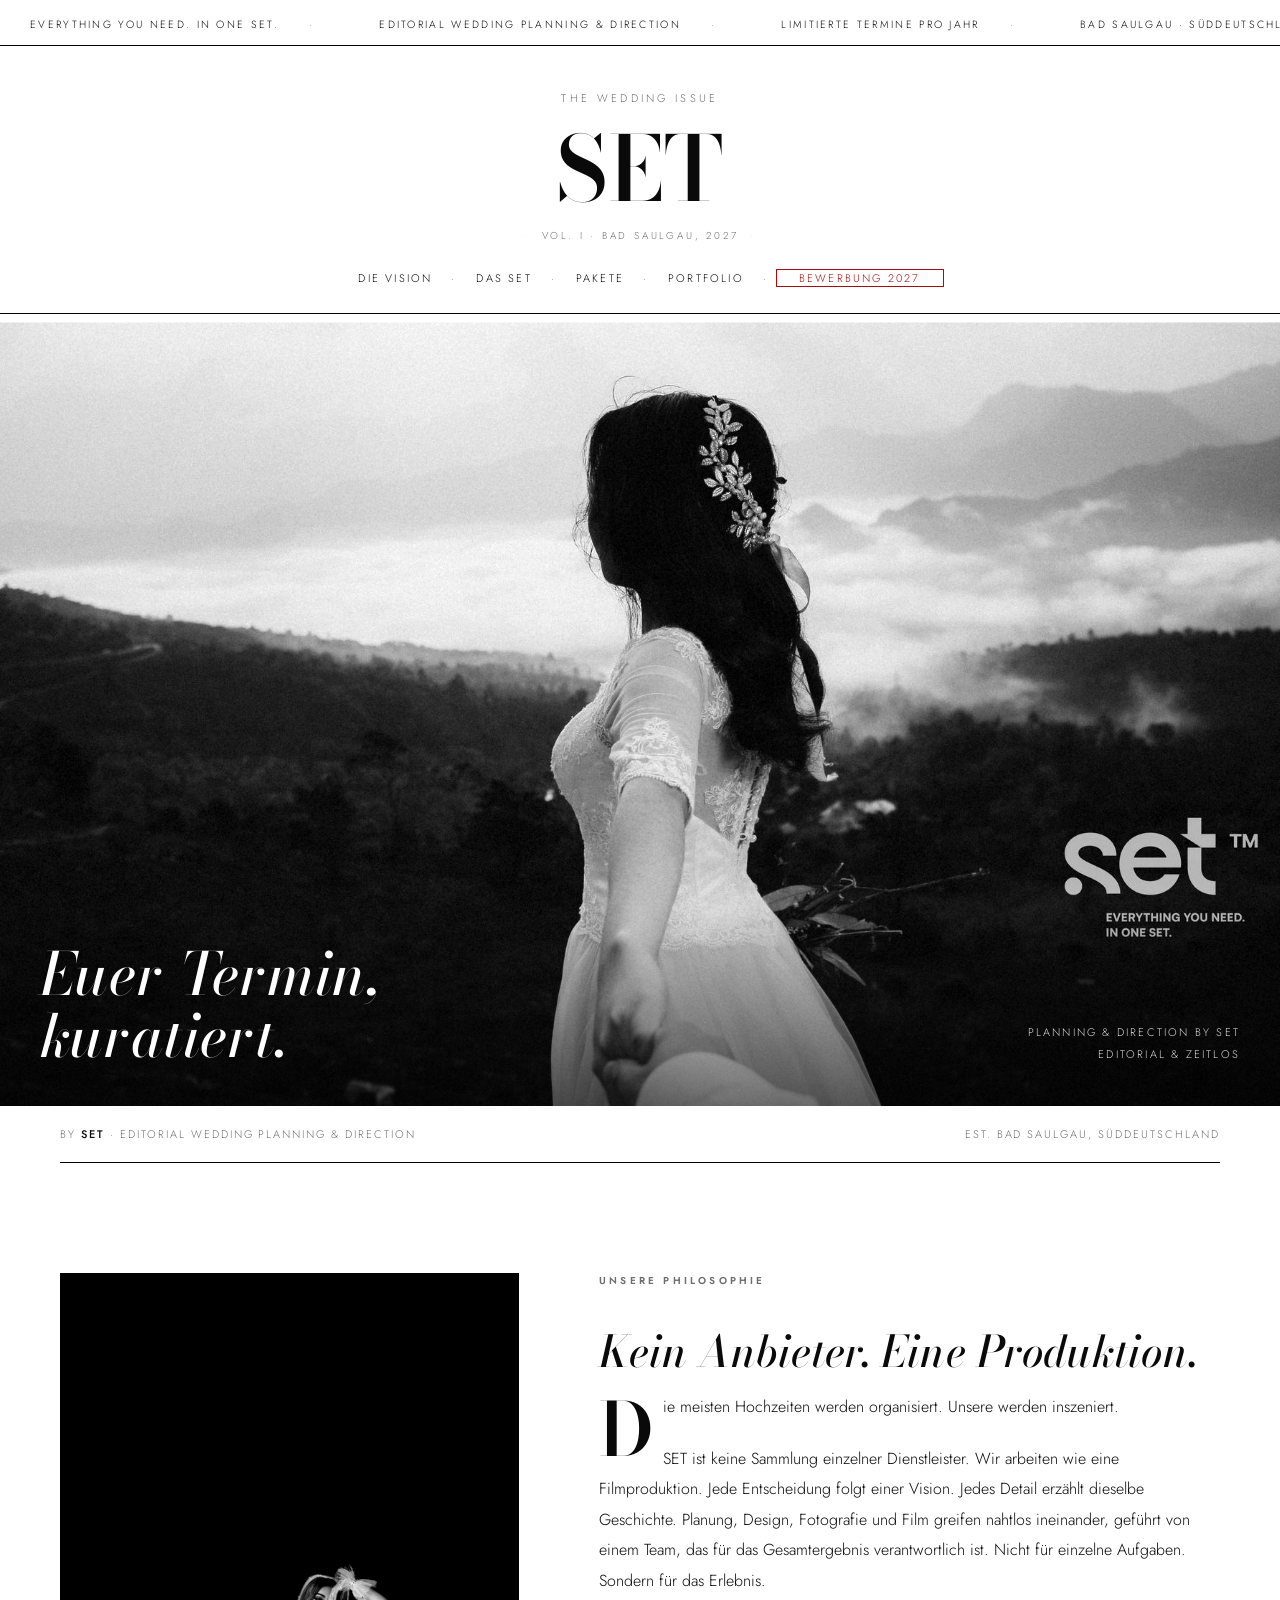
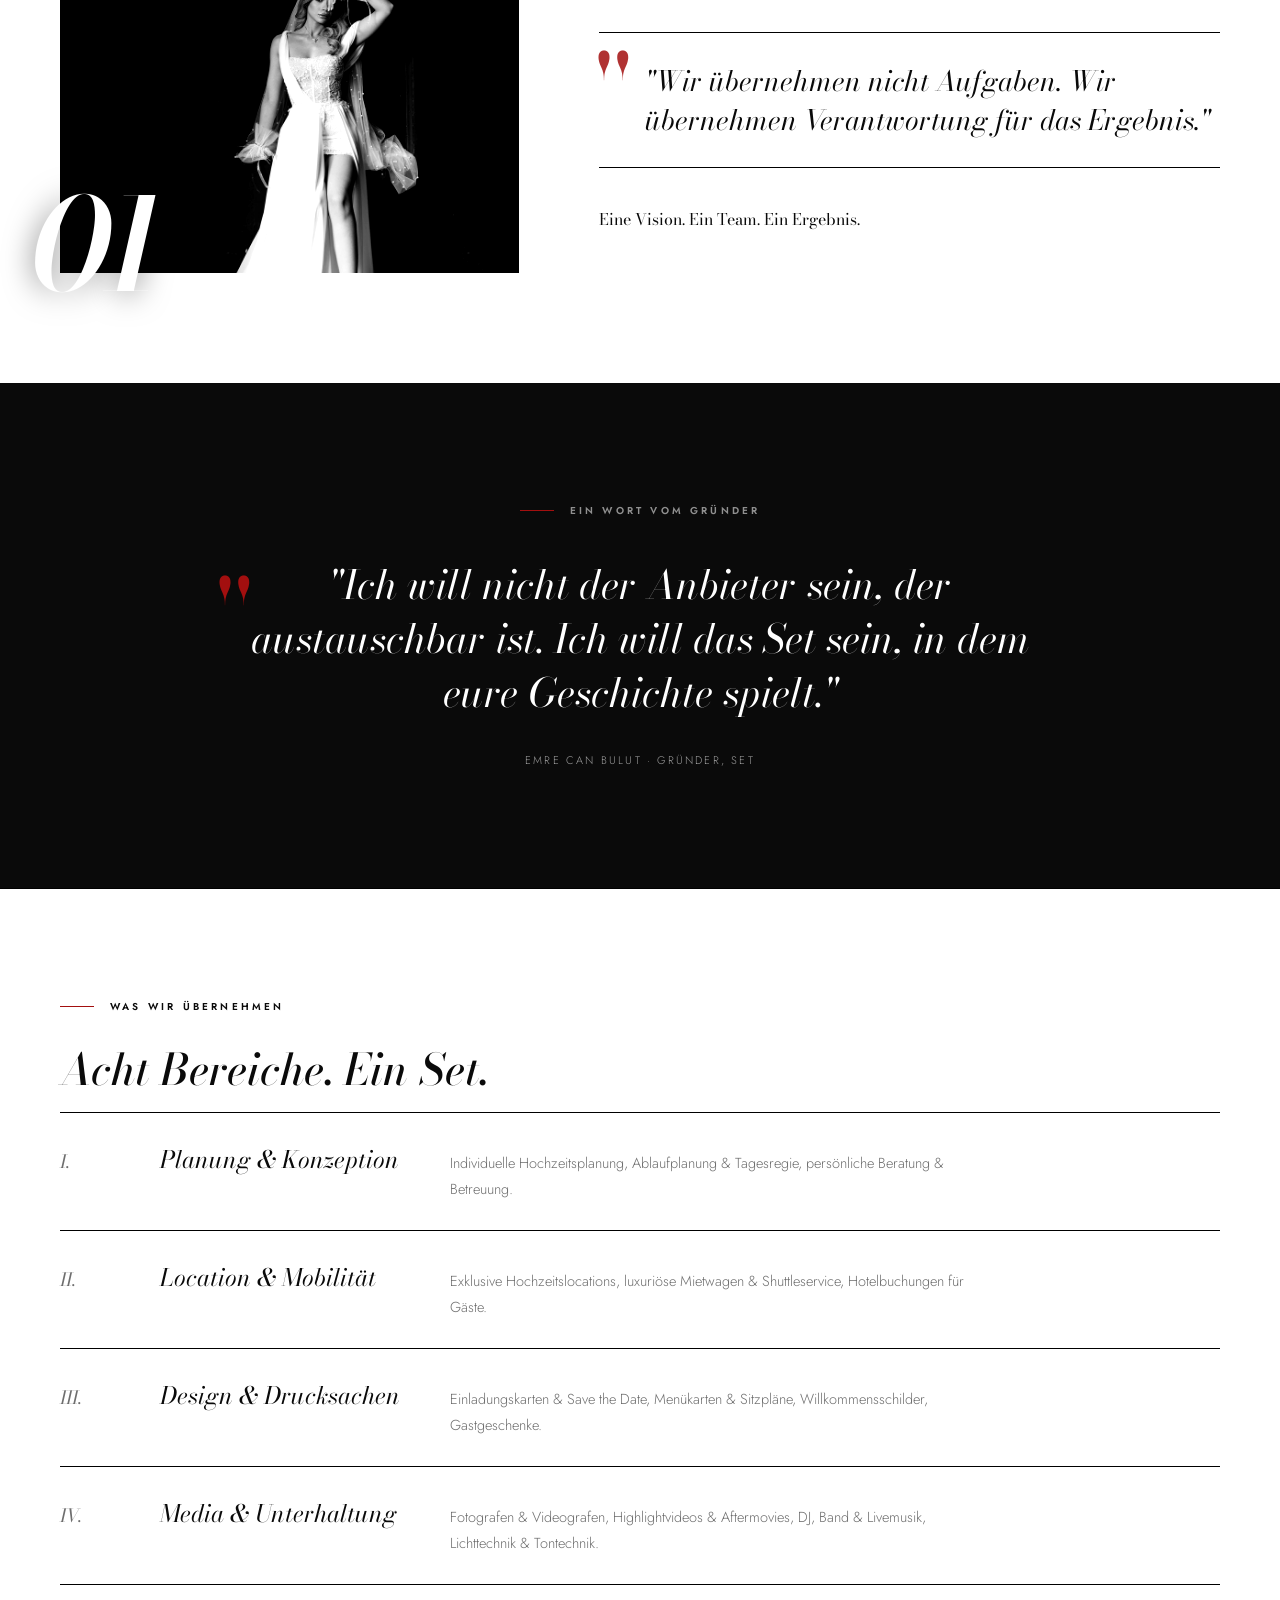
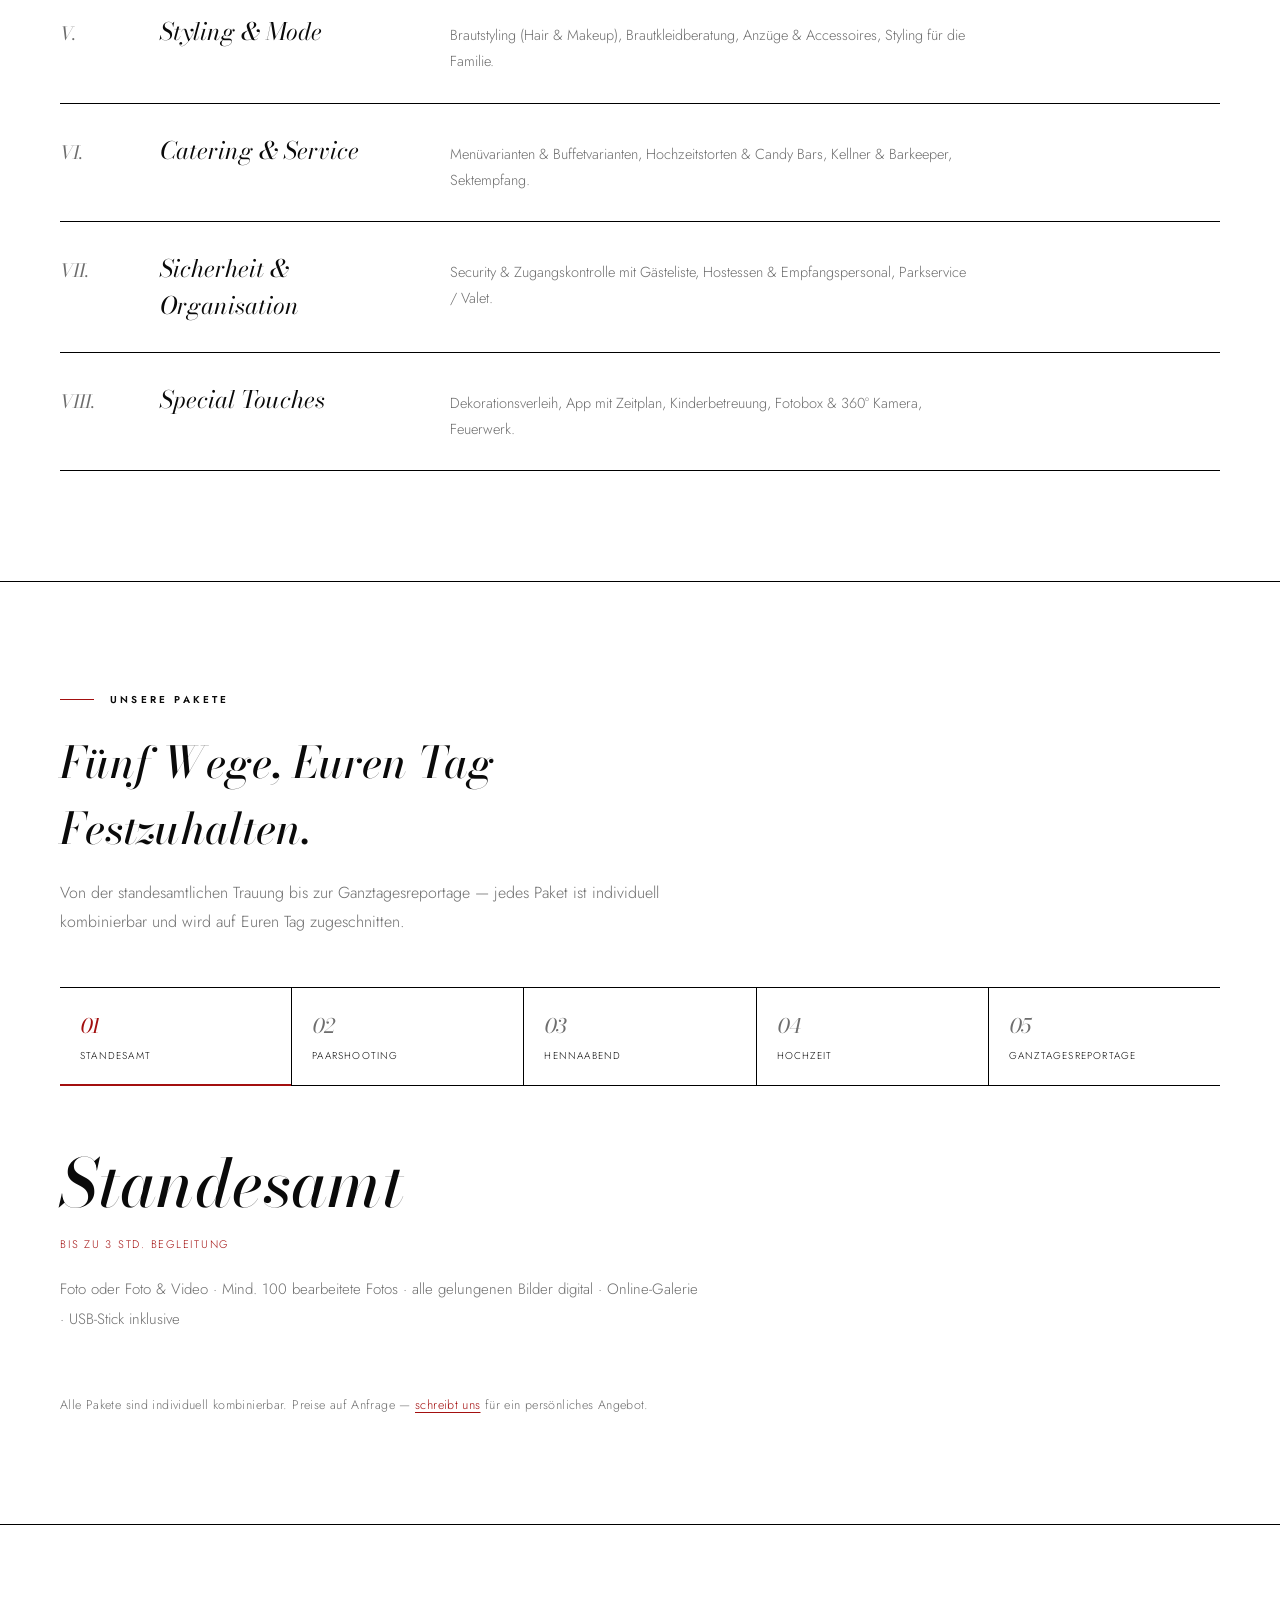
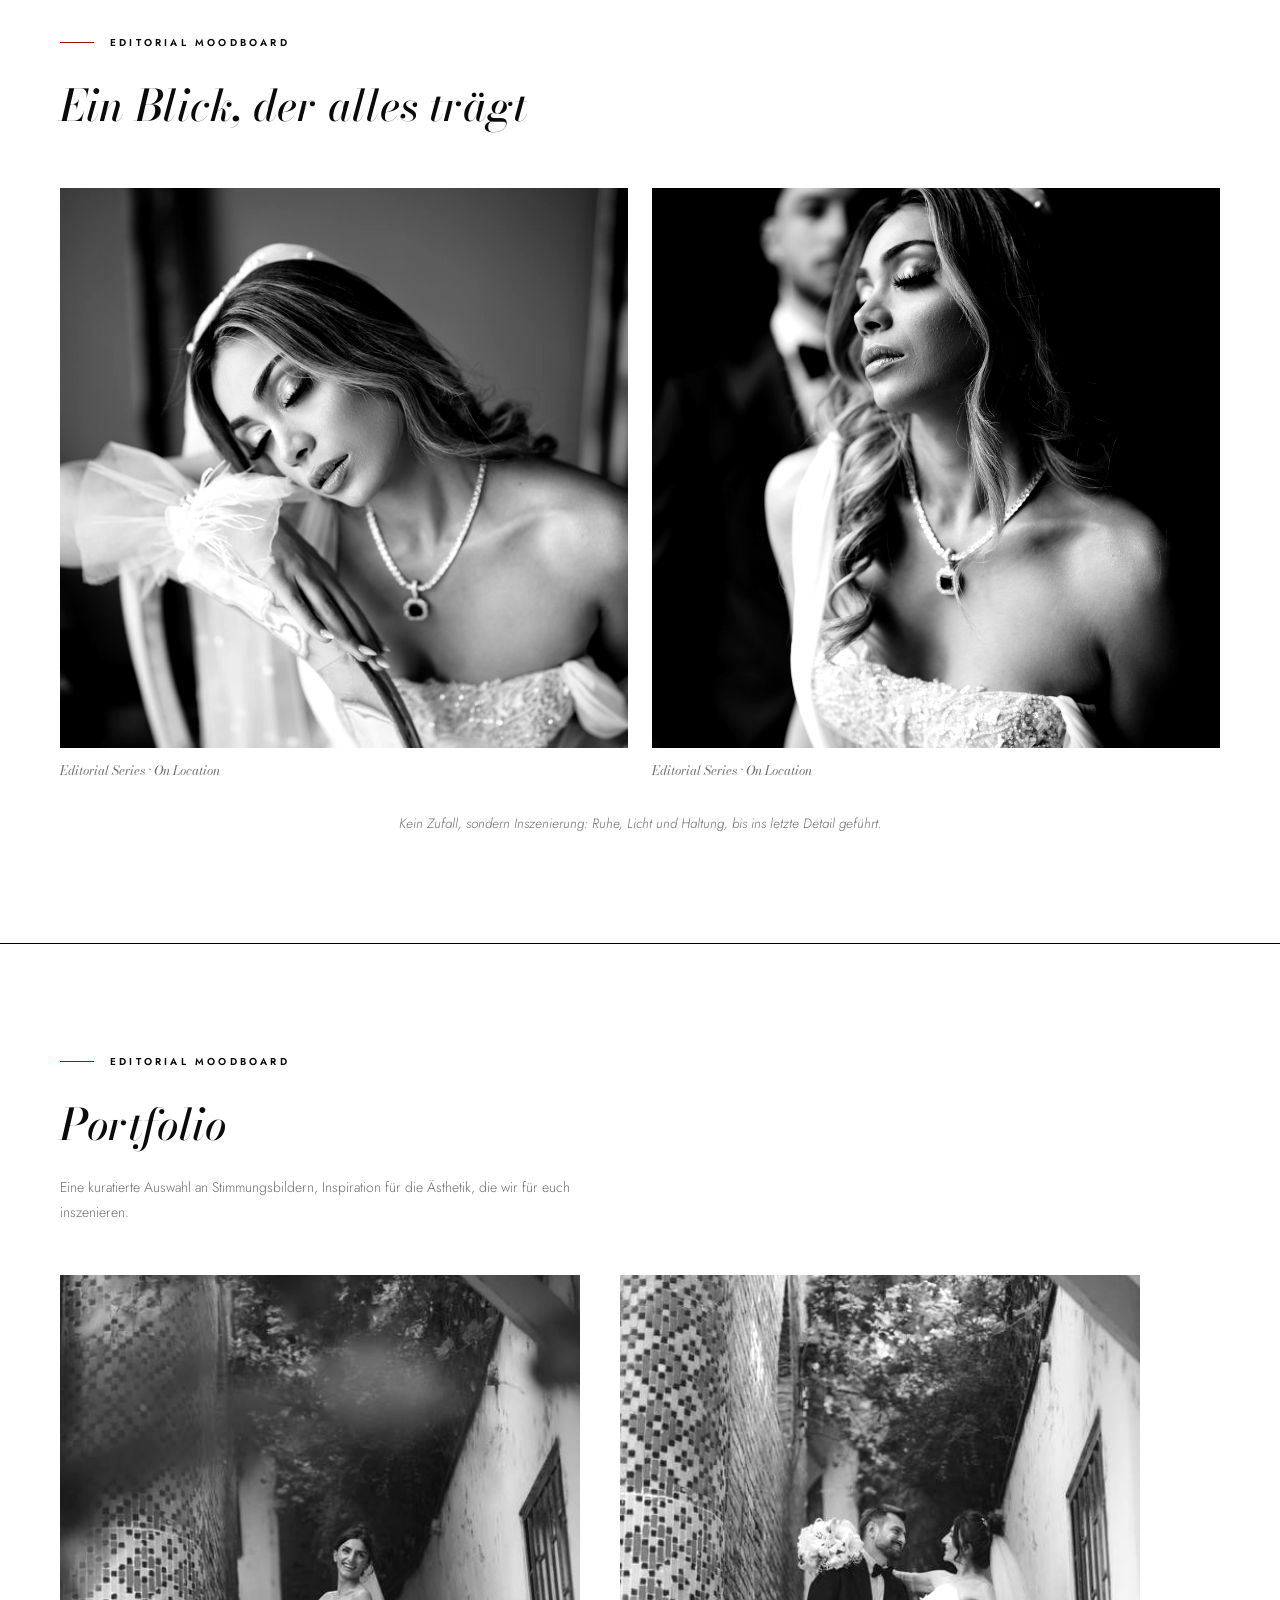
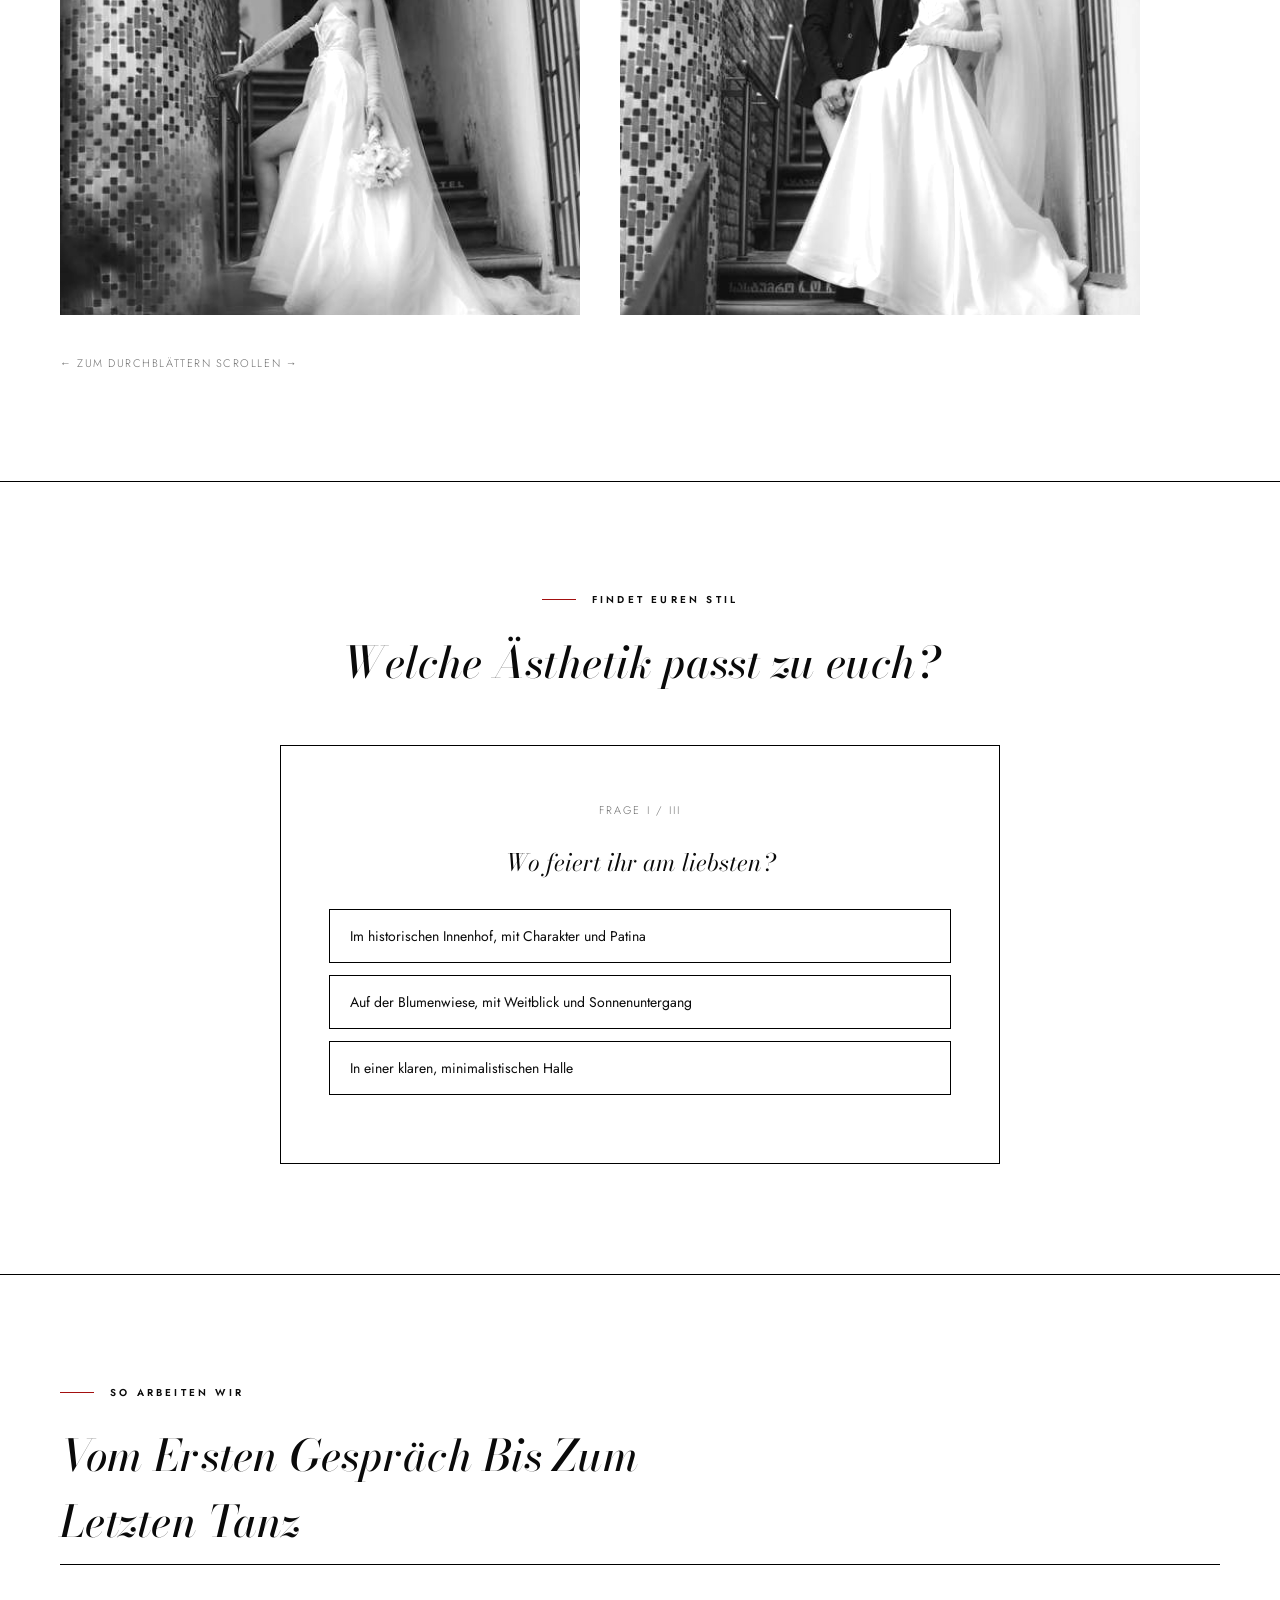
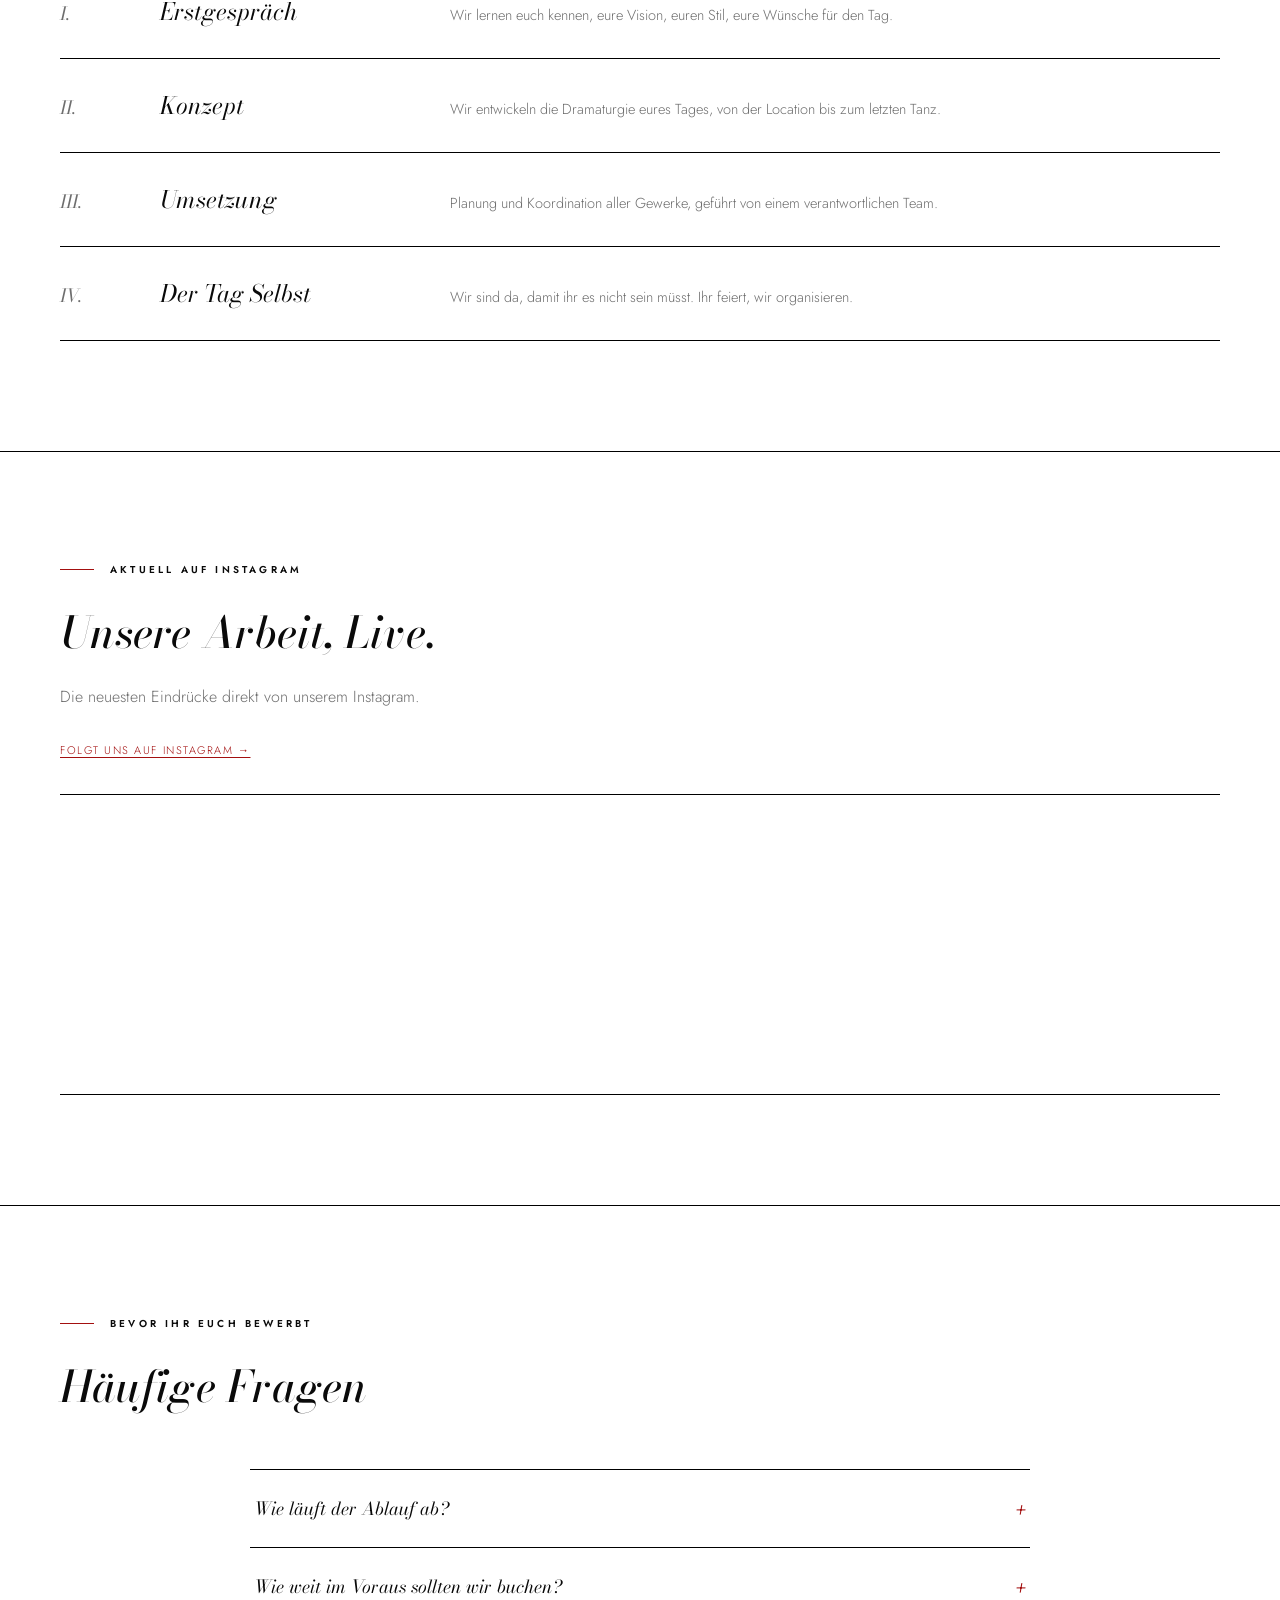
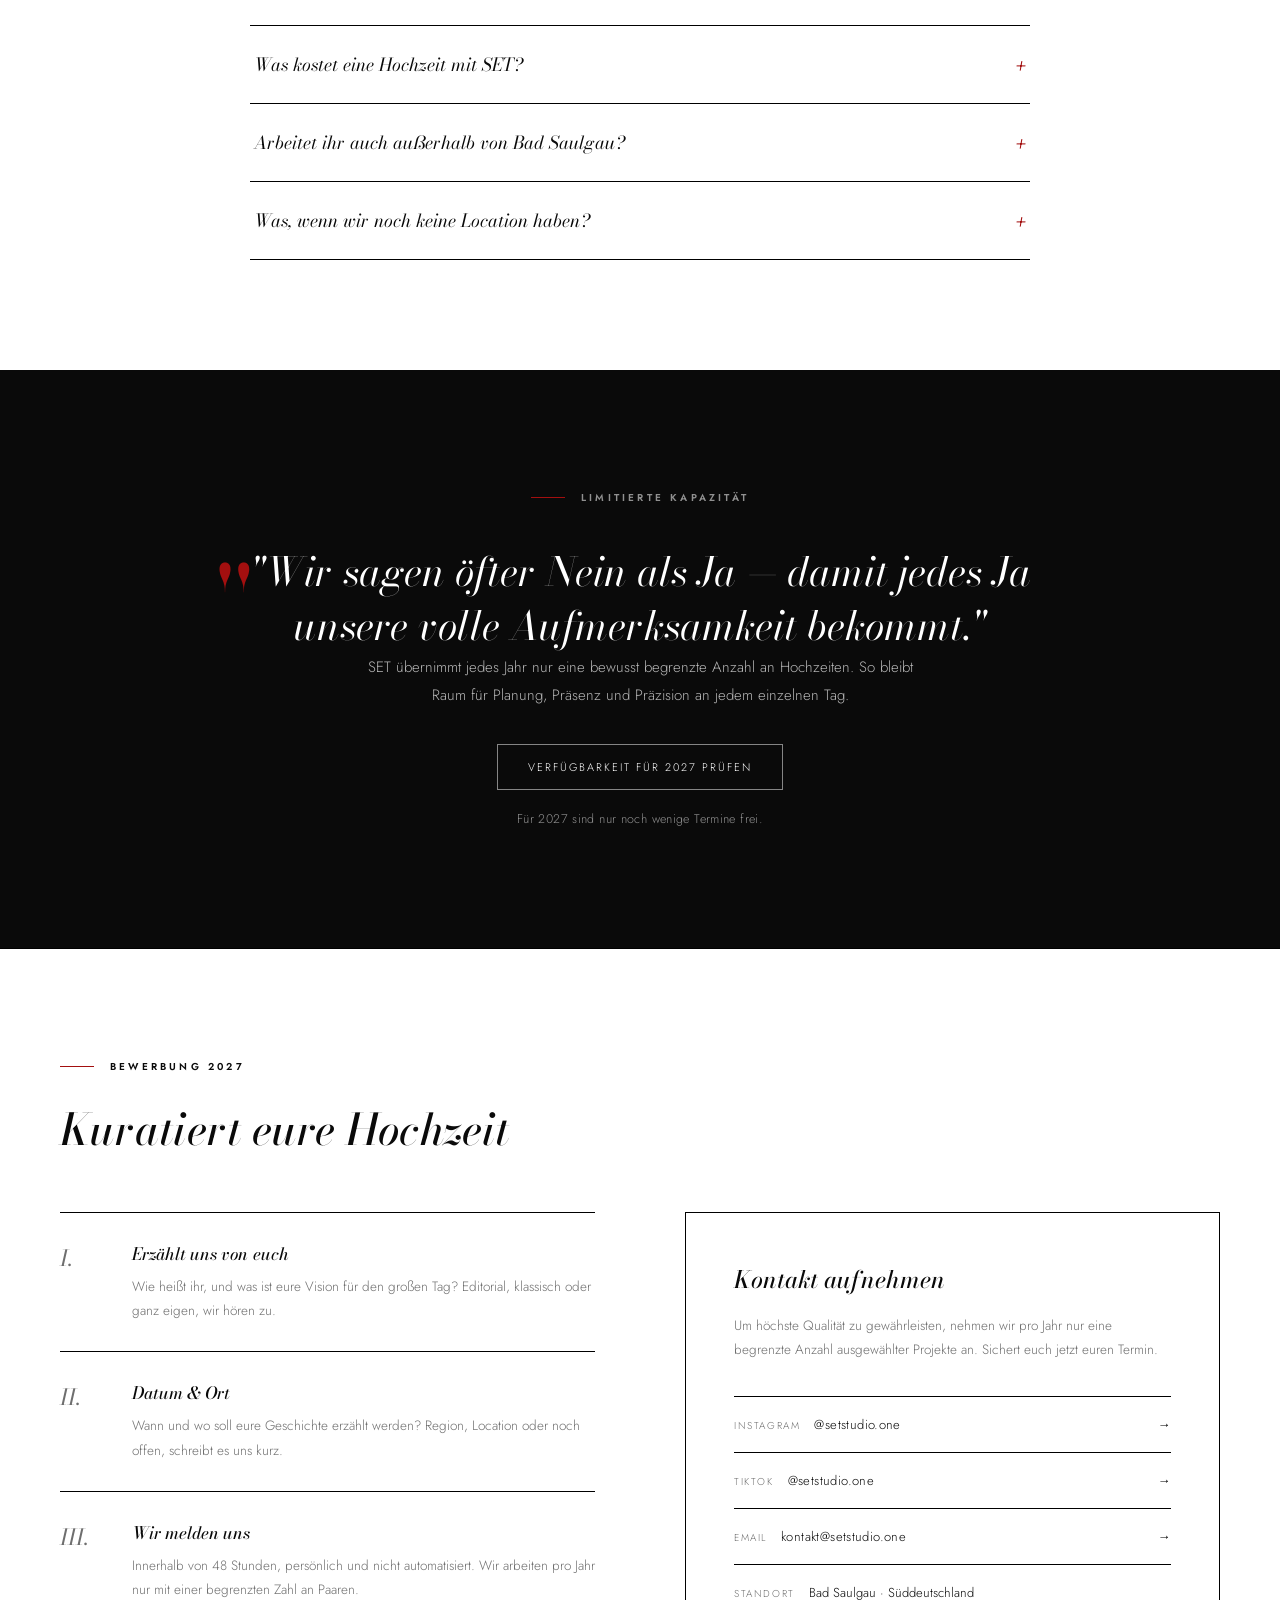
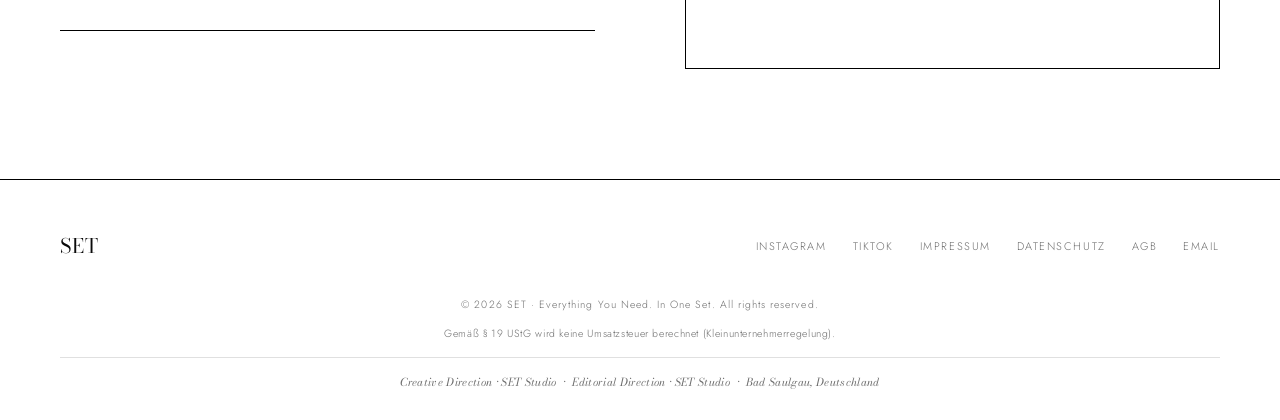
==== index.html @ 9c0f02b3 "Add files via upload" ====
<!DOCTYPE html>
<html lang="de">
<head>
<meta charset="UTF-8">
<meta name="viewport" content="width=device-width, initial-scale=1.0">
<title>SET · Editorial Wedding Planning &amp; Direction</title>
<meta name="description" content="SET · Editorial Wedding Planning & Direction. Everything you need. In one Set.">
<link rel="preconnect" href="https://fonts.googleapis.com">
<link rel="preconnect" href="https://fonts.gstatic.com" crossorigin>
<link href="https://fonts.googleapis.com/css2?family=Bodoni+Moda:ital,wght@0,400;0,500;0,600;0,700;0,800;0,900;1,400;1,500;1,600&family=Jost:wght@300;400;500;600&display=swap" rel="stylesheet">
<style>
  :root{
    --white:#ffffff;
    --ink:#0a0a0a;
    --grey:#6e6e6e;
    --line:#000;
    --line-soft:rgba(0,0,0,0.12);
    --accent:#a30f0f;
    --serif:'Bodoni Moda', serif;
    --sans:'Jost', sans-serif;
    --ease:cubic-bezier(.16,.8,.24,1);
  }
  *{margin:0;padding:0;box-sizing:border-box;}
  html{scroll-behavior:smooth;}
  body{
    background:var(--white);
    color:var(--ink);
    font-family:var(--sans);
    font-weight:300;
    overflow-x:hidden;
    -webkit-font-smoothing:antialiased;
  }
  ::selection{background:var(--ink); color:var(--white);}
  a{color:inherit; text-decoration:none;}
  img{display:block; max-width:100%;
    -webkit-touch-callout:none; -webkit-user-select:none; user-select:none;
    -webkit-user-drag:none; user-drag:none; pointer-events:auto;}
  ul{list-style:none;}

  .container{max-width:1240px; margin:0 auto; padding:0 40px;}
  .reveal{opacity:0; transform:translateY(22px); transition:opacity 1s var(--ease), transform 1s var(--ease);}
  .reveal.in{opacity:1; transform:translateY(0);}

  .caps{
    font-family:var(--sans); text-transform:uppercase; letter-spacing:0.32em; font-size:10px; font-weight:600;
  }
  .kicker{display:flex; align-items:center; gap:16px; margin-bottom:22px;}
  .kicker::before{content:''; width:34px; height:1px; background:var(--accent);}

  h1,h2,h3{font-family:var(--serif); font-weight:500; color:var(--ink); letter-spacing:0.002em;}

  .mono{filter:grayscale(100%) contrast(1.12) brightness(1.02); transition:filter 1s ease, transform 1.2s var(--ease);}
  .mono:hover{filter:grayscale(60%) contrast(1.1) brightness(1.03);}

  /* CURTAIN INTRO — splits apart like a stage curtain opening onto the "set" */
  .curtain{position:fixed; inset:0; z-index:2000;}
  .curtain.curtain-hide{pointer-events:none;}
  .curtain-panel{position:absolute; top:0; height:100%; width:50%; background:var(--ink); transition:transform 1.1s var(--ease);}
  .curtain-panel.left{left:0;}
  .curtain-panel.right{right:0;}
  .curtain.curtain-hide .curtain-panel.left{transform:translateX(-100%);}
  .curtain.curtain-hide .curtain-panel.right{transform:translateX(100%);}
  .curtain-content{
    position:absolute; inset:0; z-index:2; display:flex; flex-direction:column; align-items:center; justify-content:center;
    transition:opacity .5s ease;
  }
  .curtain.curtain-hide .curtain-content{opacity:0;}
  .curtain-logo{
    font-family:var(--serif); font-weight:600; letter-spacing:0.02em; text-transform:uppercase;
    font-size:clamp(40px,9vw,84px); color:var(--white);
    opacity:0; filter:blur(14px); transform:scale(0.9);
    transition:opacity 1.1s var(--ease), filter 1.1s var(--ease), transform 1.1s var(--ease);
  }
  .curtain.curtain-in .curtain-logo{opacity:1; filter:blur(0); transform:scale(1);}
  .curtain-line{
    display:block; width:0; height:1px; background:var(--accent); margin:24px 0;
    transition:width .9s var(--ease) .5s;
  }
  .curtain.curtain-in .curtain-line{width:90px;}
  .curtain-tag{
    font-size:11px; letter-spacing:0.34em; text-transform:uppercase; color:rgba(255,255,255,0.62);
    opacity:0; transform:translateY(6px); transition:opacity .9s ease .85s, transform .9s ease .85s;
  }
  .curtain.curtain-in .curtain-tag{opacity:1; transform:translateY(0);}
  body.curtain-lock{overflow:hidden;}

  /* FLOATING CTA */
  .floating-cta{
    position:fixed; right:28px; bottom:28px; z-index:900;
    font-size:11px; letter-spacing:0.14em; text-transform:uppercase;
    background:var(--ink); color:var(--white); padding:15px 24px;
    border-radius:2px; box-shadow:0 10px 30px rgba(0,0,0,0.22);
    opacity:0; transform:translateY(14px); pointer-events:none;
    transition:opacity .5s ease, transform .5s ease, background .3s ease;
  }
  .floating-cta.visible{opacity:1; transform:translateY(0); pointer-events:auto;}
  .floating-cta:hover{background:var(--accent);}
  @media (max-width:560px){
    .floating-cta{left:20px; right:20px; bottom:18px; text-align:center;}
  }

  /* ZOOM REVEAL IMAGES */
  .img-clip{overflow:hidden;}
  .img-zoom{transform:scale(1.09); transition:transform 1.6s var(--ease), filter 1s ease, opacity 1.1s var(--ease); opacity:0;}
  .img-zoom.in{transform:scale(1); opacity:1;}

  /* PARALLAX */
  .parallax-wrap{overflow:hidden; position:relative;}
  .parallax-img{will-change:transform;}

  /* STATEMENT (founder quote) */
  .statement{padding:120px 0; background:var(--ink); color:var(--white); text-align:center;}
  .statement .caps{color:rgba(255,255,255,0.55);}
  .statement .kicker::before{background:var(--accent);}
  .statement blockquote{
    max-width:840px; margin:40px auto 0; border:none; padding:0;
    font-size:clamp(24px,3.2vw,40px); color:var(--white); line-height:1.35;
  }
  .statement blockquote::before{color:var(--accent); opacity:1;}
  .statement .stmt-attr{margin-top:32px; font-size:11px; letter-spacing:0.2em; text-transform:uppercase; color:rgba(255,255,255,0.6);}

  /* QUIZ */
  .quiz-box{max-width:720px; margin:50px auto 0; border:1px solid var(--line); padding:56px 48px;}
  .quiz-progress{font-size:11px; letter-spacing:0.2em; text-transform:uppercase; color:var(--grey); margin-bottom:26px;}
  .quiz-step{display:none;}
  .quiz-step.active{display:block;}
  .quiz-q{font-family:var(--serif); font-size:24px; font-style:italic; margin-bottom:28px;}
  .quiz-opt{
    display:block; width:100%; text-align:left; background:none; border:1px solid var(--line);
    padding:16px 20px; margin-bottom:12px; font-family:var(--sans); font-size:14px; color:var(--ink);
    cursor:pointer; transition:background .25s ease, border-color .25s ease;
  }
  .quiz-opt:hover{background:rgba(163,15,15,0.06); border-color:var(--accent);}
  .quiz-result{display:none; text-align:center;}
  .quiz-result.active{display:block;}
  .quiz-result h3{font-size:30px; font-style:italic; margin-bottom:16px;}
  .quiz-result p{font-size:15px; color:var(--grey); line-height:1.8; max-width:520px; margin:0 auto 30px;}
  .quiz-restart{font-size:11px; letter-spacing:0.16em; text-transform:uppercase; color:var(--grey); text-decoration:underline; margin-top:18px; display:inline-block; cursor:pointer;}
  @media (max-width:560px){ .quiz-box{padding:36px 24px;} }

  /* READING PROGRESS BAR */
  .progress-bar{position:fixed; top:0; left:0; height:3px; background:var(--accent); z-index:1500; width:0%;}

  /* PORTFOLIO HOVER TILT */
  .portfolio-strip img, .gallery-duo img{transition:transform .5s var(--ease), filter 1s ease, opacity 1.1s var(--ease);}
  .portfolio-strip img:hover, .gallery-duo img:hover{transform:scale(1.035) rotate(-0.5deg);}

  /* FAQ ACCORDION */
  .faq-list{max-width:780px; margin:50px auto 0; border-top:1px solid var(--line);}
  .faq-item{border-bottom:1px solid var(--line);}
  .faq-q{
    width:100%; text-align:left; background:none; border:none; cursor:pointer;
    display:flex; justify-content:space-between; align-items:center; gap:20px;
    padding:24px 4px; font-family:var(--serif); font-size:18px; font-style:italic; color:var(--ink);
  }
  .faq-q .faq-plus{font-family:var(--sans); font-size:20px; font-weight:300; color:var(--accent); flex:0 0 auto; transition:transform .3s ease;}
  .faq-item.open .faq-q .faq-plus{transform:rotate(45deg);}
  .faq-a{max-height:0; overflow:hidden; transition:max-height .4s var(--ease);}
  .faq-a p{font-size:14.5px; color:var(--grey); line-height:1.85; padding:0 4px 26px; max-width:640px;}

  /* MASTHEAD */
  .utility-bar{
    border-bottom:1px solid var(--line); padding:11px 0; overflow:hidden; white-space:nowrap;
  }
  .utility-track{display:inline-block; animation:ticker 34s linear infinite;}
  .utility-track span{font-family:var(--sans); font-size:10.5px; letter-spacing:0.22em; text-transform:uppercase; margin:0 30px; color:var(--ink);}
  .utility-track span::after{content:'·'; margin-left:30px; color:var(--grey);}
  @keyframes ticker{from{transform:translateX(0);} to{transform:translateX(-50%);}}

  .masthead{padding:44px 0 26px; text-align:center; border-bottom:1px solid var(--line); position:relative;}
  .mast-eyebrow{font-size:11px; letter-spacing:0.3em; text-transform:uppercase; color:var(--grey); margin-bottom:18px; display:block;}
  .mast-logo{
    font-family:var(--serif); font-weight:600; letter-spacing:0.01em; text-transform:uppercase;
    font-size:clamp(40px, 7vw, 92px); line-height:1;
  }
  .mast-issue{
    font-size:10px; letter-spacing:0.28em; text-transform:uppercase; color:var(--grey); margin-top:14px; display:block;
  }
  .mast-issue::before, .mast-issue::after{content:'·'; margin:0 12px; color:var(--line-soft);}
  nav.mag-nav{
    display:flex; justify-content:center; align-items:center; gap:0; margin-top:26px; flex-wrap:wrap;
  }
  .mag-nav a{
    font-size:11px; letter-spacing:0.2em; text-transform:uppercase; padding:0 22px; position:relative;
    transition:color .3s ease;
  }
  .mag-nav a:not(:last-child)::after{content:'·'; position:absolute; right:-2px; color:var(--grey);}
  .mag-nav a:hover{color:var(--accent);}
  .mag-cta{
    font-size:11px; letter-spacing:0.2em; text-transform:uppercase; padding:11px 26px;
    border:1px solid var(--accent); color:var(--accent); margin-left:10px; transition:background .35s ease, color .35s ease;
  }
  .mag-cta:hover{background:rgba(163,15,15,0.08); color:var(--accent);}
  .burger{display:none; flex-direction:column; gap:5px; cursor:pointer; position:absolute; right:40px; top:52px; z-index:1000;}
  .burger span{width:24px; height:1px; background:var(--ink); display:block; transition:transform .3s ease, opacity .3s ease;}
  .burger.is-open span:nth-child(1){transform:translateY(6px) rotate(45deg);}
  .burger.is-open span:nth-child(2){opacity:0;}
  .burger.is-open span:nth-child(3){transform:translateY(-6px) rotate(-45deg);}

  /* PAGE COUNTER — vogue-style running folio */
  .page-folio{
    position:fixed; top:50%; right:24px; transform:translateY(-50%); z-index:50;
    writing-mode:vertical-rl; font-size:10px; letter-spacing:0.2em; color:var(--grey);
    opacity:0; transition:opacity .5s ease; pointer-events:none;
  }
  .page-folio.visible{opacity:1;}
  .page-folio .folio-current{color:var(--ink); font-weight:600;}
  @media (max-width:860px){ .page-folio{display:none;} }

  /* HERO */
  .hero{position:relative; overflow:hidden; height:88vh; min-height:560px;}
  .hero-img{width:100%; height:112%; object-fit:cover; object-position:center 25%; position:absolute; top:-6%; left:0;}
  .hero-caption{
    position:absolute; left:0; right:0; bottom:0; padding:38px 40px;
    display:flex; justify-content:space-between; align-items:flex-end; gap:30px;
    background:linear-gradient(180deg, transparent, rgba(0,0,0,0.55));
  }
  .hero-caption h1{color:#fff; font-size:clamp(30px,4.6vw,64px); font-style:italic; max-width:680px; line-height:1.05;}
  .hero-meta{color:rgba(255,255,255,0.85); font-size:11px; letter-spacing:0.2em; text-transform:uppercase; text-align:right; white-space:nowrap;}
  .hero-meta span{display:block; margin-bottom:6px;}

  .byline{
    display:flex; justify-content:space-between; align-items:center; flex-wrap:wrap; gap:14px;
    padding:20px 0; border-bottom:1px solid var(--line);
    font-size:11px; letter-spacing:0.18em; text-transform:uppercase; color:var(--grey);
  }
  .byline strong{color:var(--ink); font-weight:500;}


  /* PAKETE — editorial tabs / look-selector */
  .pakete-tabs{
    display:flex; flex-wrap:wrap; border-top:1px solid var(--line); border-bottom:1px solid var(--line);
    margin-top:50px;
  }
  .pakete-tab{
    flex:1 1 0; min-width:140px; padding:22px 20px; text-align:left; background:none; border:none;
    border-right:1px solid var(--line); cursor:pointer; position:relative; font:inherit; color:inherit;
    transition:background .3s ease;
  }
  .pakete-tab:last-child{border-right:none;}
  .pakete-tab:hover{background:rgba(0,0,0,0.02);}
  .pakete-tab::after{
    content:''; position:absolute; left:0; right:0; bottom:-1px; height:2px; background:var(--accent);
    transform:scaleX(0); transform-origin:left; transition:transform .4s var(--ease);
  }
  .pakete-tab.active::after{transform:scaleX(1);}
  .pakete-tab-num{
    display:block; font-family:var(--serif); font-style:italic; font-size:20px; color:var(--grey);
    transition:color .3s ease;
  }
  .pakete-tab.active .pakete-tab-num{color:var(--accent);}
  .pakete-tab-label{
    display:block; font-family:var(--sans); font-size:10px; letter-spacing:0.12em; text-transform:uppercase;
    color:var(--ink); margin-top:7px;
  }
  .pakete-panels{padding:64px 0 10px; min-height:290px;}
  .pakete-panel{display:none;}
  .pakete-panel.active{display:block; animation:paketeFade .5s var(--ease);}
  @keyframes paketeFade{from{opacity:0; transform:translateY(14px);} to{opacity:1; transform:translateY(0);}}
  .pakete-panel-title{
    font-family:var(--serif); font-style:italic; font-weight:500; font-size:clamp(36px,5.2vw,74px); line-height:1;
  }
  .pakete-panel-hours{
    display:block; font-family:var(--sans); font-size:11px; letter-spacing:0.16em; text-transform:uppercase;
    color:var(--accent); margin:20px 0 22px;
  }
  .pakete-panel-copy{font-size:15px; color:var(--grey); font-weight:300; line-height:2; max-width:640px;}
  .pakete-note{
    margin-top:20px; font-size:12.5px; letter-spacing:0.03em; color:var(--grey); font-weight:300;
  }
  .pakete-note a{color:var(--accent); text-decoration:underline; text-underline-offset:3px;}
  @media (max-width:860px){
    .pakete-tabs{flex-wrap:wrap;}
    .pakete-tab{flex:0 0 50%; min-width:0; padding:20px 16px; border-bottom:1px solid var(--line);}
    .pakete-tab:nth-child(even){border-right:none;}
    .pakete-tab:last-child{flex:0 0 100%; border-right:none; border-bottom:none;}
    .pakete-panels{padding:44px 0 10px; min-height:360px;}
  }

  /* SOCIAL PROOF */
  .proof-badge-row{display:flex; align-items:center; gap:10px; margin-top:30px;}
  .proof-badge-row a{
    font-family:var(--sans); font-size:11px; letter-spacing:0.14em; text-transform:uppercase;
    color:var(--accent); text-decoration:underline; text-underline-offset:3px;
  }
  .insta-feed-wrap{
    margin-top:36px; padding:22px 0; border-top:1px solid var(--line); border-bottom:1px solid var(--line);
    overflow:hidden; filter:grayscale(1); transition:filter .5s ease;
  }
  .insta-feed-wrap:hover{filter:grayscale(0);}
  .insta-feed-wrap iframe{display:block; width:100%; height:255px; border:none;}
  @media (max-width:860px){ .insta-feed-wrap iframe{height:480px;} }
  @media (max-width:480px){ .insta-feed-wrap iframe{height:620px;} }
  /* EXCLUSIVITY STATEMENT */
  .stmt-cta{
    display:inline-block; margin-top:34px; padding:14px 30px; border:1px solid rgba(255,255,255,0.5);
    color:var(--white); font-family:var(--sans); font-size:11px; letter-spacing:0.18em; text-transform:uppercase;
    transition:background .35s ease, color .35s ease, border-color .35s ease;
  }
  .stmt-cta:hover{background:var(--white); color:var(--ink); border-color:var(--white);}
  .stmt-note{margin-top:20px; font-size:12.5px; color:rgba(255,255,255,0.55); letter-spacing:0.03em;}

  section{padding:110px 0;}
  .rule-top{border-top:1px solid var(--line);}

  /* STORY */
  .story-grid{display:grid; grid-template-columns:0.85fr 1.15fr; gap:80px; align-items:start;}
  .story-img-wrap{position:relative;}
  .story-img{width:100%; height:600px; object-fit:cover; object-position:top center;}
  .story-overlay-num{
    position:absolute; left:-34px; bottom:-36px; z-index:2;
    font-family:var(--serif); font-style:italic; font-weight:600; color:var(--white);
    font-size:clamp(80px,10vw,150px); line-height:1;
    text-shadow:0 2px 30px rgba(0,0,0,0.5);
    mix-blend-mode:difference;
  }
  @media (max-width:860px){ .story-overlay-num{left:-10px; bottom:-20px; font-size:80px;} }
  .story-text h2{font-size:clamp(30px,3.4vw,46px); margin-bottom:8px; font-style:italic;}
  .story-text .caps{color:var(--grey); display:block; margin-bottom:30px;}
  .story-text p{font-size:16px; line-height:1.9; color:var(--ink); margin-bottom:22px; font-weight:300;}
  .story-text p.lede::first-letter{
    font-family:var(--serif); font-size:74px; float:left; line-height:0.8; padding:8px 10px 0 0; font-weight:600;
  }
  blockquote{
    position:relative; font-family:var(--serif); font-style:italic; font-size:28px; line-height:1.4; margin:36px 0;
    padding:28px 0 28px 46px; border-top:1px solid var(--line); border-bottom:1px solid var(--line); color:var(--ink);
  }
  blockquote::before{
    content:'"'; position:absolute; left:-6px; top:6px; font-family:var(--serif); font-style:normal;
    font-size:110px; line-height:1; color:var(--accent); opacity:0.85;
  }
  .story-final{font-family:var(--serif); font-style:normal; font-weight:500; font-size:clamp(22px,2.6vw,32px); margin-top:8px;}

  /* JOURNEY */
  .index-list{margin-top:10px;}
  .index-row{
    display:grid; grid-template-columns:70px 260px 1fr; gap:30px; align-items:baseline;
    padding:28px 0; border-top:1px solid var(--line);
  }
  .index-list .index-row:last-child{border-bottom:1px solid var(--line);}
  .index-num{font-family:var(--serif); font-style:italic; font-size:18px; color:var(--grey);}
  .index-title{font-family:var(--serif); font-size:24px; font-style:italic;}
  .index-desc{font-size:14.5px; color:var(--grey); line-height:1.8; max-width:520px; font-weight:300;}

  /* GALLERY DUO */
  .gallery-duo{display:grid; grid-template-columns:1fr 1fr; gap:24px;}
  .gallery-duo img{width:100%; height:560px; object-fit:cover; display:block;}
  .gallery-fig{margin:0;}
  .gallery-fig figcaption{
    margin-top:12px; font-family:var(--serif); font-style:italic; font-size:13px; color:var(--grey);
  }
  .pkg-note{margin-top:34px; font-size:13.5px; color:var(--grey); font-style:italic; text-align:center;}

  /* PORTFOLIO — horizontal filmstrip, not a dense grid: only 1–2 images visible at once, room to breathe */
  .portfolio-strip{
    display:flex; gap:40px; margin-top:50px;
    overflow-x:auto; scroll-snap-type:x proximity; scroll-padding-left:40px;
    padding-bottom:26px; -webkit-overflow-scrolling:touch;
  }
  .portfolio-strip::-webkit-scrollbar{height:3px;}
  .portfolio-strip::-webkit-scrollbar-thumb{background:var(--line);}
  .portfolio-strip img{
    flex:0 0 auto; width:min(64vw,520px); height:640px; object-fit:cover;
    scroll-snap-align:start;
  }
  .portfolio-hint{margin-top:14px; font-size:11px; letter-spacing:0.14em; text-transform:uppercase; color:var(--grey);}

  /* CONTACT */
  .contact-grid{display:grid; grid-template-columns:1fr 1fr; gap:90px;}
  .step{display:grid; grid-template-columns:50px 1fr; gap:22px; padding:28px 0; border-top:1px solid var(--line);}
  .steps .step:last-child{border-bottom:1px solid var(--line);}
  .step-num{font-family:var(--serif); font-style:italic; font-size:22px; color:var(--grey);}
  .step h3{font-size:17px; font-style:italic; margin-bottom:8px;}
  .step p{font-size:13.5px; color:var(--grey); line-height:1.8; font-weight:300;}

  .contact-card{border:1px solid var(--line); padding:48px;}
  .contact-card h3{font-size:24px; font-style:italic; margin-bottom:16px;}
  .contact-card > p{color:var(--grey); font-size:13.5px; line-height:1.8; margin-bottom:34px; font-weight:300;}
  .contact-links a{
    display:flex; align-items:center; justify-content:space-between; padding:18px 0; border-top:1px solid var(--line);
    font-size:13px; letter-spacing:0.03em; transition:padding-left .3s ease;
  }
  .contact-links a:last-child{border-bottom:1px solid var(--line);}
  .contact-links a:hover{padding-left:8px; color:var(--grey);}
  .link-label{color:var(--grey); font-size:10px; letter-spacing:0.16em; text-transform:uppercase; margin-right:14px;}
  .arrow{font-weight:500;}

  /* FOOTER */
  footer{border-top:1px solid var(--line); padding:50px 0 30px;}
  .footer-grid{display:flex; justify-content:space-between; align-items:center; flex-wrap:wrap; gap:20px;}
  .footer-logo{font-family:var(--serif); font-size:20px; letter-spacing:0.04em; text-transform:uppercase;}
  .footer-links{display:flex; gap:26px; flex-wrap:wrap;}
  .footer-links a{font-size:11px; letter-spacing:0.14em; text-transform:uppercase; color:var(--grey); transition:color .3s ease;}
  .footer-links a:hover{color:var(--ink);}
  .copyright{width:100%; text-align:center; margin-top:36px; font-size:10.5px; letter-spacing:0.1em; color:var(--grey);}
  .credits-line{
    width:100%; text-align:center; margin-top:16px; padding-top:16px; border-top:1px solid var(--line-soft);
    font-family:var(--serif); font-style:italic; font-size:11px; letter-spacing:0.03em; color:var(--grey);
  }
  .legal-note{width:100%; text-align:center; margin-top:14px; font-size:10.5px; letter-spacing:0.06em; color:var(--grey);}

  @media (max-width:960px){
    .mag-nav{display:none;}
    .mag-nav .mag-cta{margin-left:0;}
    .burger{display:flex;}
    .story-grid, .contact-grid{grid-template-columns:1fr; gap:44px;}
    .portfolio-strip{gap:20px;}
    .portfolio-strip img{width:82vw; height:440px;}
    .gallery-duo{grid-template-columns:1fr; gap:16px;}
    .gallery-duo img{height:420px;}
    .index-row{grid-template-columns:1fr; gap:8px;}
    .pkg-row{grid-template-columns:1fr; gap:14px;}
    .pkg-price{text-align:left;}
    section{padding:80px 0;}
    .contact-card{padding:32px;}
    .hero-caption{flex-direction:column; align-items:flex-start;}
    .hero-meta{text-align:left;}
    .story-img{height:420px;}
  }
  @media (max-width:560px){
    .container{padding:0 22px;}
    .hero-caption{padding:26px 22px;}
    .burger{right:22px;}
  }
</style>
</head>
<body>

<div class="progress-bar" id="progressBar"></div>
<div class="curtain" id="curtain">
  <div class="curtain-panel left"></div>
  <div class="curtain-panel right"></div>
  <div class="curtain-content">
    <span class="curtain-logo">SET</span>
    <span class="curtain-line"></span>
    <span class="curtain-tag">The Wedding Issue</span>
  </div>
</div>

<div class="utility-bar">
  <div class="utility-track">
    <span>Everything You Need. In One Set.</span>
    <span>Editorial Wedding Planning &amp; Direction</span>
    <span>Limitierte Termine pro Jahr</span>
    <span>Bad Saulgau · Süddeutschland</span>
    <span>Everything You Need. In One Set.</span>
    <span>Editorial Wedding Planning &amp; Direction</span>
    <span>Limitierte Termine pro Jahr</span>
    <span>Bad Saulgau · Süddeutschland</span>
  </div>
</div>

<header class="masthead">
  <span class="mast-eyebrow">The Wedding Issue</span>
  <div class="mast-logo">SET</div>
  <span class="mast-issue">Vol. I · Bad Saulgau, 2027</span>
  <nav class="mag-nav" id="navLinks">
    <a href="#story">Die Vision</a>
    <a href="#journey">Das Set</a>
    <a href="#pakete">Pakete</a>
    <a href="#portfolio">Portfolio</a>
    <a class="mag-cta" href="#contact">Bewerbung 2027</a>
  </nav>
  <div class="burger" id="burger"><span></span><span></span><span></span></div>
</header>

<div class="page-folio" id="pageFolio"><span class="folio-current">01</span> / 12</div>
<a href="#contact" class="floating-cta" id="floatingCta">Verfügbarkeit für 2027 prüfen</a>

<!-- HERO -->
<div class="hero reveal">
  <img id="heroImg" class="hero-img mono" src="[data-uri]" alt="SET — Brautpaar Hand in Hand im Nebel">
  <div class="hero-caption">
    <h1>Euer Termin,<br>kuratiert.</h1>
    <div class="hero-meta">
      <span>Planning &amp; Direction by SET</span>
      <span>Editorial &amp; Zeitlos</span>
    </div>
  </div>
</div>
<div class="container">
  <div class="byline">
    <span>By <strong>SET</strong> · Editorial Wedding Planning &amp; Direction</span>
    <span>Est. Bad Saulgau, Süddeutschland</span>
  </div>
</div>

<!-- STORY -->
<section id="story">
  <div class="container story-grid">
    <div class="story-img-wrap reveal">
      <div class="img-clip">
    <img class="story-img mono img-zoom" src="[data-uri]" alt="SET — Editorial Brautporträt">
      </div>
      <span class="story-overlay-num">01</span>
    </div>
    <div class="story-text reveal">
      <span class="caps">Unsere Philosophie</span>
      <h2>Kein Anbieter. Eine Produktion.</h2>
      <p class="lede">Die meisten Hochzeiten werden organisiert. Unsere werden inszeniert.</p>
      <p>SET ist keine Sammlung einzelner Dienstleister. Wir arbeiten wie eine Filmproduktion. Jede Entscheidung folgt einer Vision. Jedes Detail erzählt dieselbe Geschichte. Planung, Design, Fotografie und Film greifen nahtlos ineinander, geführt von einem Team, das für das Gesamtergebnis verantwortlich ist. Nicht für einzelne Aufgaben. Sondern für das Erlebnis.</p>
      <blockquote>"Wir übernehmen nicht Aufgaben. Wir übernehmen Verantwortung für das Ergebnis."</blockquote>
      <p class="story-final">Eine Vision. Ein Team. Ein Ergebnis.</p>
    </div>
  </div>
</section>

<!-- STATEMENT -->
<section class="statement" id="statement">
  <div class="container">
    <span class="caps kicker" style="justify-content:center;">Ein Wort vom Gründer</span>
    <blockquote>"Ich will nicht der Anbieter sein, der austauschbar ist. Ich will das Set sein, in dem eure Geschichte spielt."</blockquote>
    <div class="stmt-attr">Emre Can Bulut · Gründer, SET</div>
  </div>
</section>

<!-- JOURNEY / 8 PILLARS -->
<section class="rule-top" id="journey">
  <div class="container">
    <span class="caps kicker">Was Wir Übernehmen</span>
    <h2 style="font-size:clamp(28px,3.4vw,44px); font-style:italic; max-width:680px;">Acht Bereiche. Ein Set.</h2>
    <div class="index-list">
      <div class="index-row">
        <span class="index-num">I.</span>
        <span class="index-title">Planung &amp; Konzeption</span>
        <span class="index-desc">Individuelle Hochzeitsplanung, Ablaufplanung &amp; Tagesregie, persönliche Beratung &amp; Betreuung.</span>
      </div>
      <div class="index-row">
        <span class="index-num">II.</span>
        <span class="index-title">Location &amp; Mobilität</span>
        <span class="index-desc">Exklusive Hochzeitslocations, luxuriöse Mietwagen &amp; Shuttleservice, Hotelbuchungen für Gäste.</span>
      </div>
      <div class="index-row">
        <span class="index-num">III.</span>
        <span class="index-title">Design &amp; Drucksachen</span>
        <span class="index-desc">Einladungskarten &amp; Save the Date, Menükarten &amp; Sitzpläne, Willkommensschilder, Gastgeschenke.</span>
      </div>
      <div class="index-row">
        <span class="index-num">IV.</span>
        <span class="index-title">Media &amp; Unterhaltung</span>
        <span class="index-desc">Fotografen &amp; Videografen, Highlightvideos &amp; Aftermovies, DJ, Band &amp; Livemusik, Lichttechnik &amp; Tontechnik.</span>
      </div>
      <div class="index-row">
        <span class="index-num">V.</span>
        <span class="index-title">Styling &amp; Mode</span>
        <span class="index-desc">Brautstyling (Hair &amp; Makeup), Brautkleidberatung, Anzüge &amp; Accessoires, Styling für die Familie.</span>
      </div>
      <div class="index-row">
        <span class="index-num">VI.</span>
        <span class="index-title">Catering &amp; Service</span>
        <span class="index-desc">Menüvarianten &amp; Buffetvarianten, Hochzeitstorten &amp; Candy Bars, Kellner &amp; Barkeeper, Sektempfang.</span>
      </div>
      <div class="index-row">
        <span class="index-num">VII.</span>
        <span class="index-title">Sicherheit &amp; Organisation</span>
        <span class="index-desc">Security &amp; Zugangskontrolle mit Gästeliste, Hostessen &amp; Empfangspersonal, Parkservice / Valet.</span>
      </div>
      <div class="index-row">
        <span class="index-num">VIII.</span>
        <span class="index-title">Special Touches</span>
        <span class="index-desc">Dekorationsverleih, App mit Zeitplan, Kinderbetreuung, Fotobox &amp; 360° Kamera, Feuerwerk.</span>
      </div>
    </div>
  </div>
</section>

<!-- PAKETE -->
<section class="rule-top" id="pakete">
  <div class="container">
    <span class="caps kicker">Unsere Pakete</span>
    <h2 style="font-size:clamp(28px,3.4vw,44px); font-style:italic; max-width:680px;">Fünf Wege, Euren Tag Festzuhalten.</h2>
    <p style="max-width:600px; color:var(--grey); font-weight:300; line-height:1.8; margin-top:18px;">Von der standesamtlichen Trauung bis zur Ganztagesreportage — jedes Paket ist individuell kombinierbar und wird auf Euren Tag zugeschnitten.</p>

    <div class="pakete-tabs" role="tablist">
      <button class="pakete-tab active" data-pk="1" role="tab" aria-selected="true">
        <span class="pakete-tab-num">01</span>
        <span class="pakete-tab-label">Standesamt</span>
      </button>
      <button class="pakete-tab" data-pk="2" role="tab" aria-selected="false">
        <span class="pakete-tab-num">02</span>
        <span class="pakete-tab-label">Paarshooting</span>
      </button>
      <button class="pakete-tab" data-pk="3" role="tab" aria-selected="false">
        <span class="pakete-tab-num">03</span>
        <span class="pakete-tab-label">Hennaabend</span>
      </button>
      <button class="pakete-tab" data-pk="4" role="tab" aria-selected="false">
        <span class="pakete-tab-num">04</span>
        <span class="pakete-tab-label">Hochzeit</span>
      </button>
      <button class="pakete-tab" data-pk="5" role="tab" aria-selected="false">
        <span class="pakete-tab-num">05</span>
        <span class="pakete-tab-label">Ganztagesreportage</span>
      </button>
    </div>

    <div class="pakete-panels">
      <div class="pakete-panel active" data-pk="1">
        <h3 class="pakete-panel-title">Standesamt</h3>
        <span class="pakete-panel-hours">Bis zu 3 Std. Begleitung</span>
        <p class="pakete-panel-copy">Foto oder Foto &amp; Video · Mind. 100 bearbeitete Fotos · alle gelungenen Bilder digital · Online-Galerie · USB-Stick inklusive</p>
      </div>
      <div class="pakete-panel" data-pk="2">
        <h3 class="pakete-panel-title">Paarshooting</h3>
        <span class="pakete-panel-hours">Bis zu 2 Std. · Wunschlocation</span>
        <p class="pakete-panel-copy">Mind. 80 bearbeitete Fotos · alle gelungenen Bilder digital · Online-Galerie · USB-Stick inklusive</p>
      </div>
      <div class="pakete-panel" data-pk="3">
        <h3 class="pakete-panel-title">Hennaabend</h3>
        <span class="pakete-panel-hours">Bis zu 5 Std. Begleitung</span>
        <p class="pakete-panel-copy">Foto oder Foto &amp; Video · Mind. 200 bearbeitete Fotos · alle gelungenen Bilder digital · Online-Galerie · USB-Stick inklusive</p>
      </div>
      <div class="pakete-panel" data-pk="4">
        <h3 class="pakete-panel-title">Hochzeit</h3>
        <span class="pakete-panel-hours">Bis zu 6 Std. Begleitung</span>
        <p class="pakete-panel-copy">Foto oder Foto &amp; Video · Mind. 300 bearbeitete Fotos · alle gelungenen Bilder digital · Online-Galerie · USB-Stick inklusive · Highlight-Video, 3–5 Min.</p>
      </div>
      <div class="pakete-panel" data-pk="5">
        <h3 class="pakete-panel-title">Ganztagesreportage</h3>
        <span class="pakete-panel-hours">Bis zu 10 Std. Begleitung</span>
        <p class="pakete-panel-copy">Foto &amp; Video · Mind. 500 bearbeitete Fotos · alle gelungenen Bilder digital · Online-Galerie · USB-Stick inklusive · Highlight-Video, 5–10 Min. · Aftermovie, 1–2 Min.</p>
      </div>
    </div>

    <p class="pakete-note">Alle Pakete sind individuell kombinierbar. Preise auf Anfrage — <a href="#contact">schreibt uns</a> für ein persönliches Angebot.</p>
  </div>
</section>


<!-- GALLERY DUO -->
<section class="rule-top" id="gallery">
  <div class="container">
    <span class="caps kicker">Editorial Moodboard</span>
    <h2 style="font-size:clamp(28px,3.4vw,44px); font-style:italic; margin-bottom:50px;">Ein Blick, der alles trägt</h2>
    <div class="gallery-duo">
      <figure class="gallery-fig reveal">
              <img class="mono" src="[data-uri]" alt="Editorial Brautporträt, Stimmungsbild">
        <figcaption>Editorial Series · On Location</figcaption>
      </figure>
      <figure class="gallery-fig reveal">
              <img class="mono" src="[data-uri]" alt="Editorial Brautporträt, Stimmungsbild">
        <figcaption>Editorial Series · On Location</figcaption>
      </figure>
    </div>
    <p class="pkg-note">Kein Zufall, sondern Inszenierung: Ruhe, Licht und Haltung, bis ins letzte Detail geführt.</p>
  </div>
</section>

<!-- PORTFOLIO -->
<section class="rule-top" id="portfolio">
  <div class="container">
    <span class="caps kicker">Editorial Moodboard</span>
    <h2 style="font-size:clamp(28px,3.4vw,44px); font-style:italic; max-width:680px;">Portfolio</h2>
    <p style="font-size:14px; color:var(--grey); margin-top:18px; max-width:560px; line-height:1.8;">Eine kuratierte Auswahl an Stimmungsbildern, Inspiration für die Ästhetik, die wir für euch inszenieren.</p>
    <div class="portfolio-strip">
      <img class="mono reveal" src="[data-uri]" alt="Editorial Moodboard">
      <img class="mono reveal" src="[data-uri]" alt="Editorial Moodboard">
      <img class="mono reveal" src="[data-uri]" alt="Editorial Moodboard">
      <img class="mono reveal" src="[data-uri]" alt="Editorial Moodboard">
      <img class="mono reveal" src="[data-uri]" alt="Editorial Moodboard">
      <img class="mono reveal" src="[data-uri]" alt="Editorial Moodboard">
      <img class="mono reveal" src="[data-uri]" alt="Editorial Moodboard">
      <img class="mono reveal" src="[data-uri]" alt="Editorial Moodboard">
      <img class="mono reveal" src="[data-uri]" alt="Editorial Moodboard">
      <img class="mono reveal" src="[data-uri]" alt="Editorial Moodboard">
      <img class="mono reveal" src="[data-uri]" alt="Editorial Moodboard">
      <img class="mono reveal" src="[data-uri]" alt="Editorial Moodboard">
      <img class="mono reveal" src="[data-uri]" alt="Editorial Moodboard">
      <img class="mono reveal" src="[data-uri]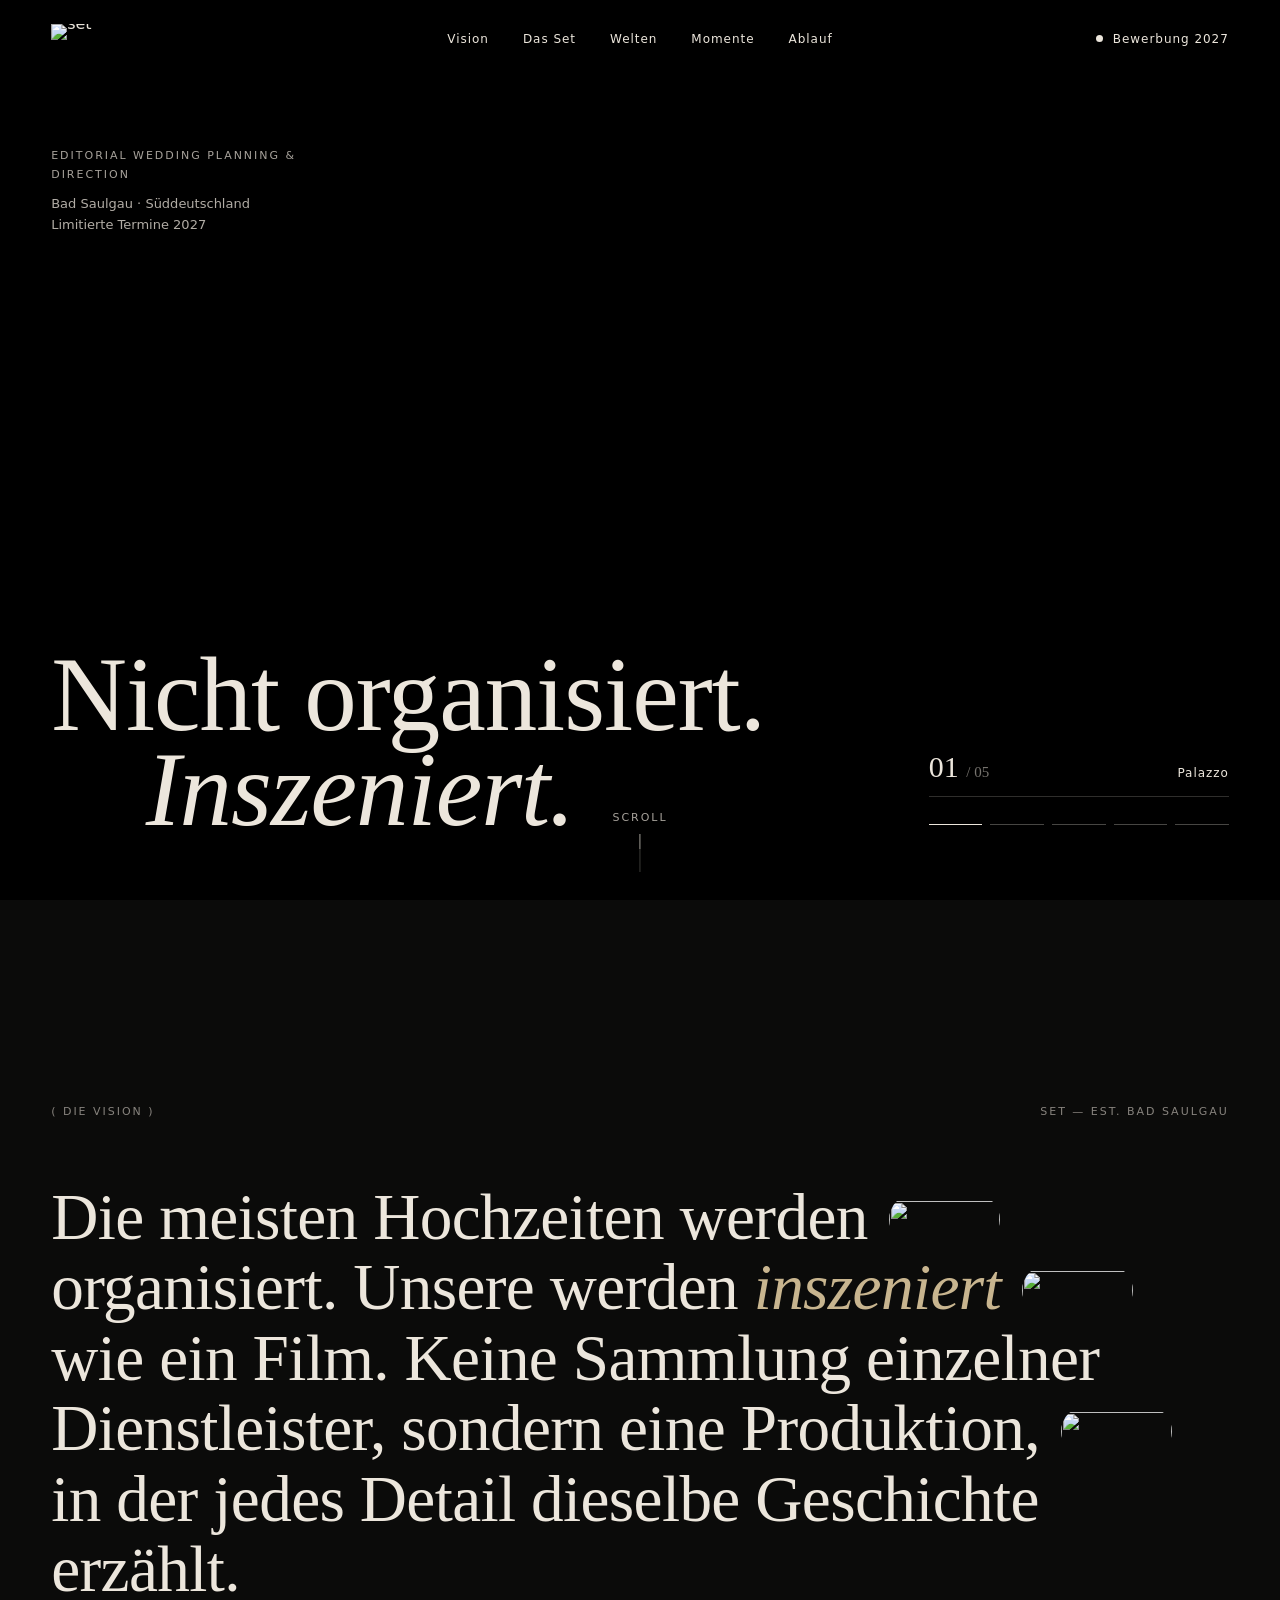
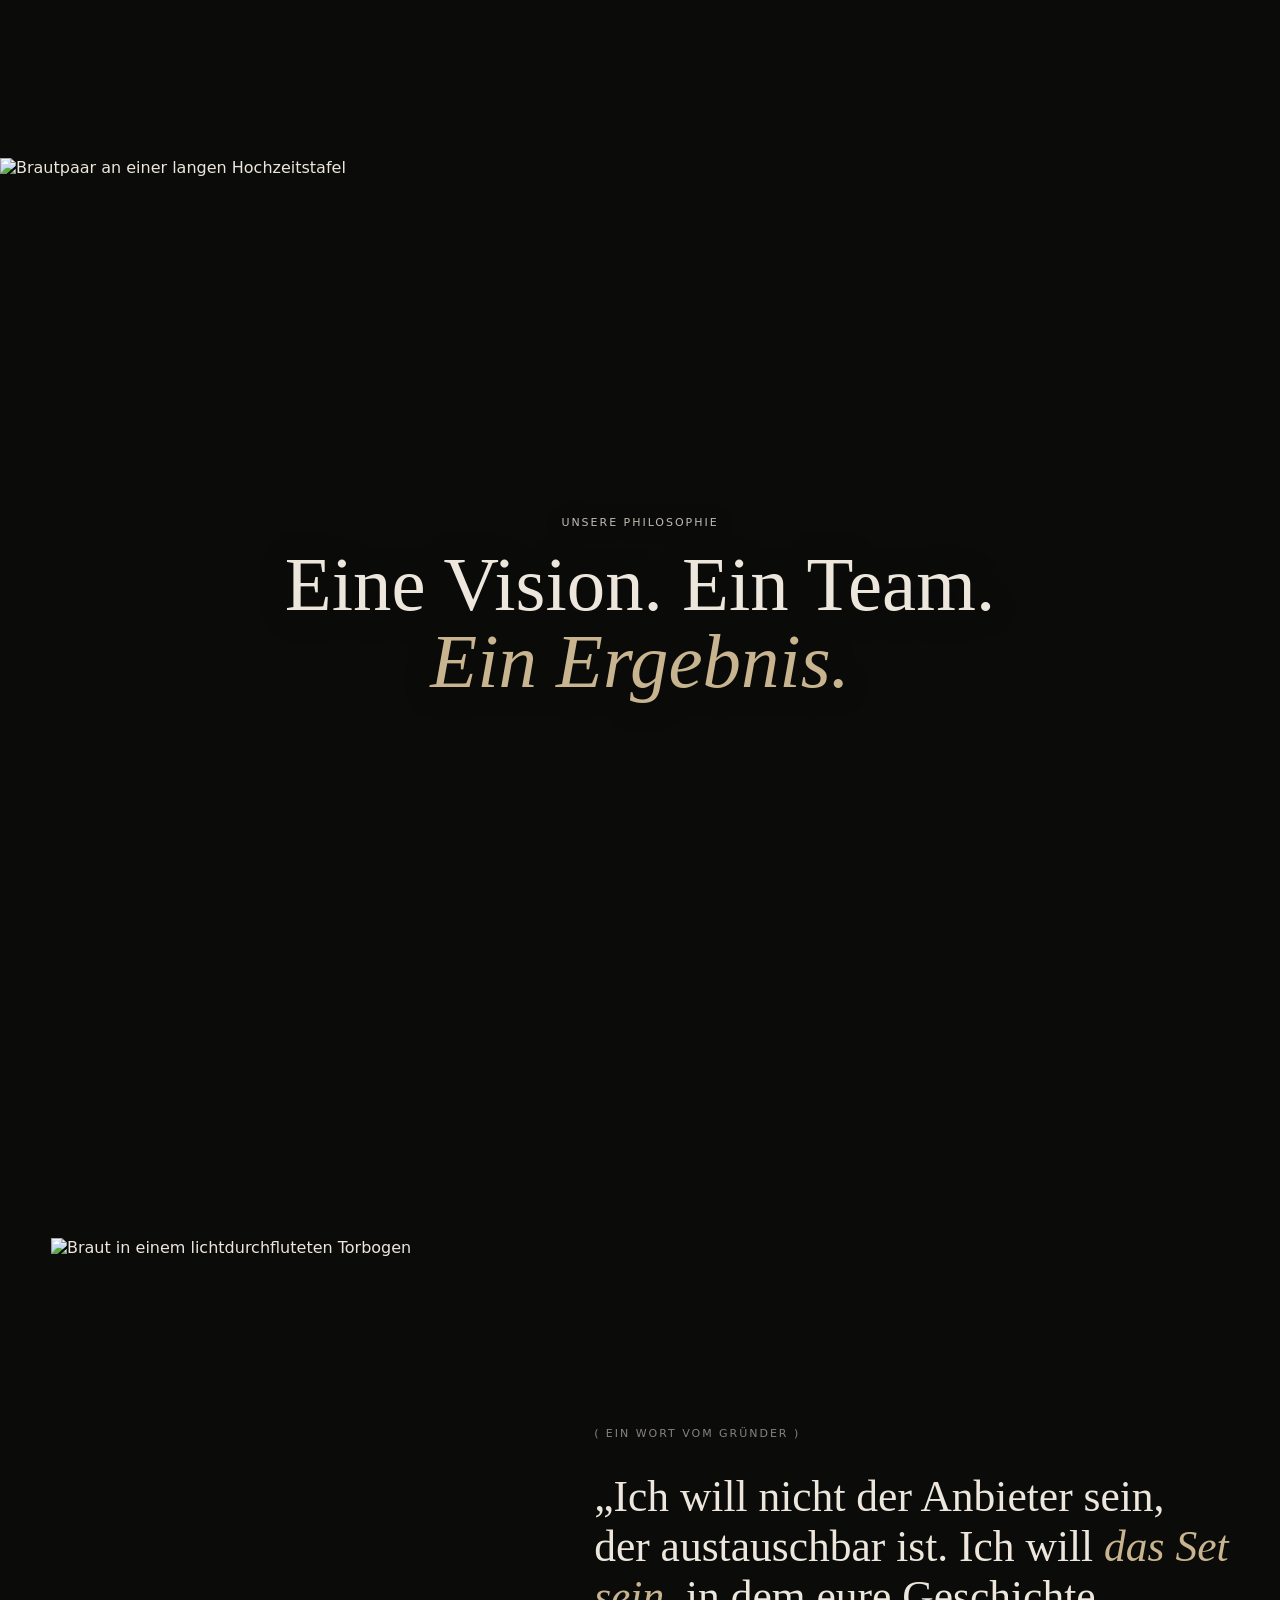
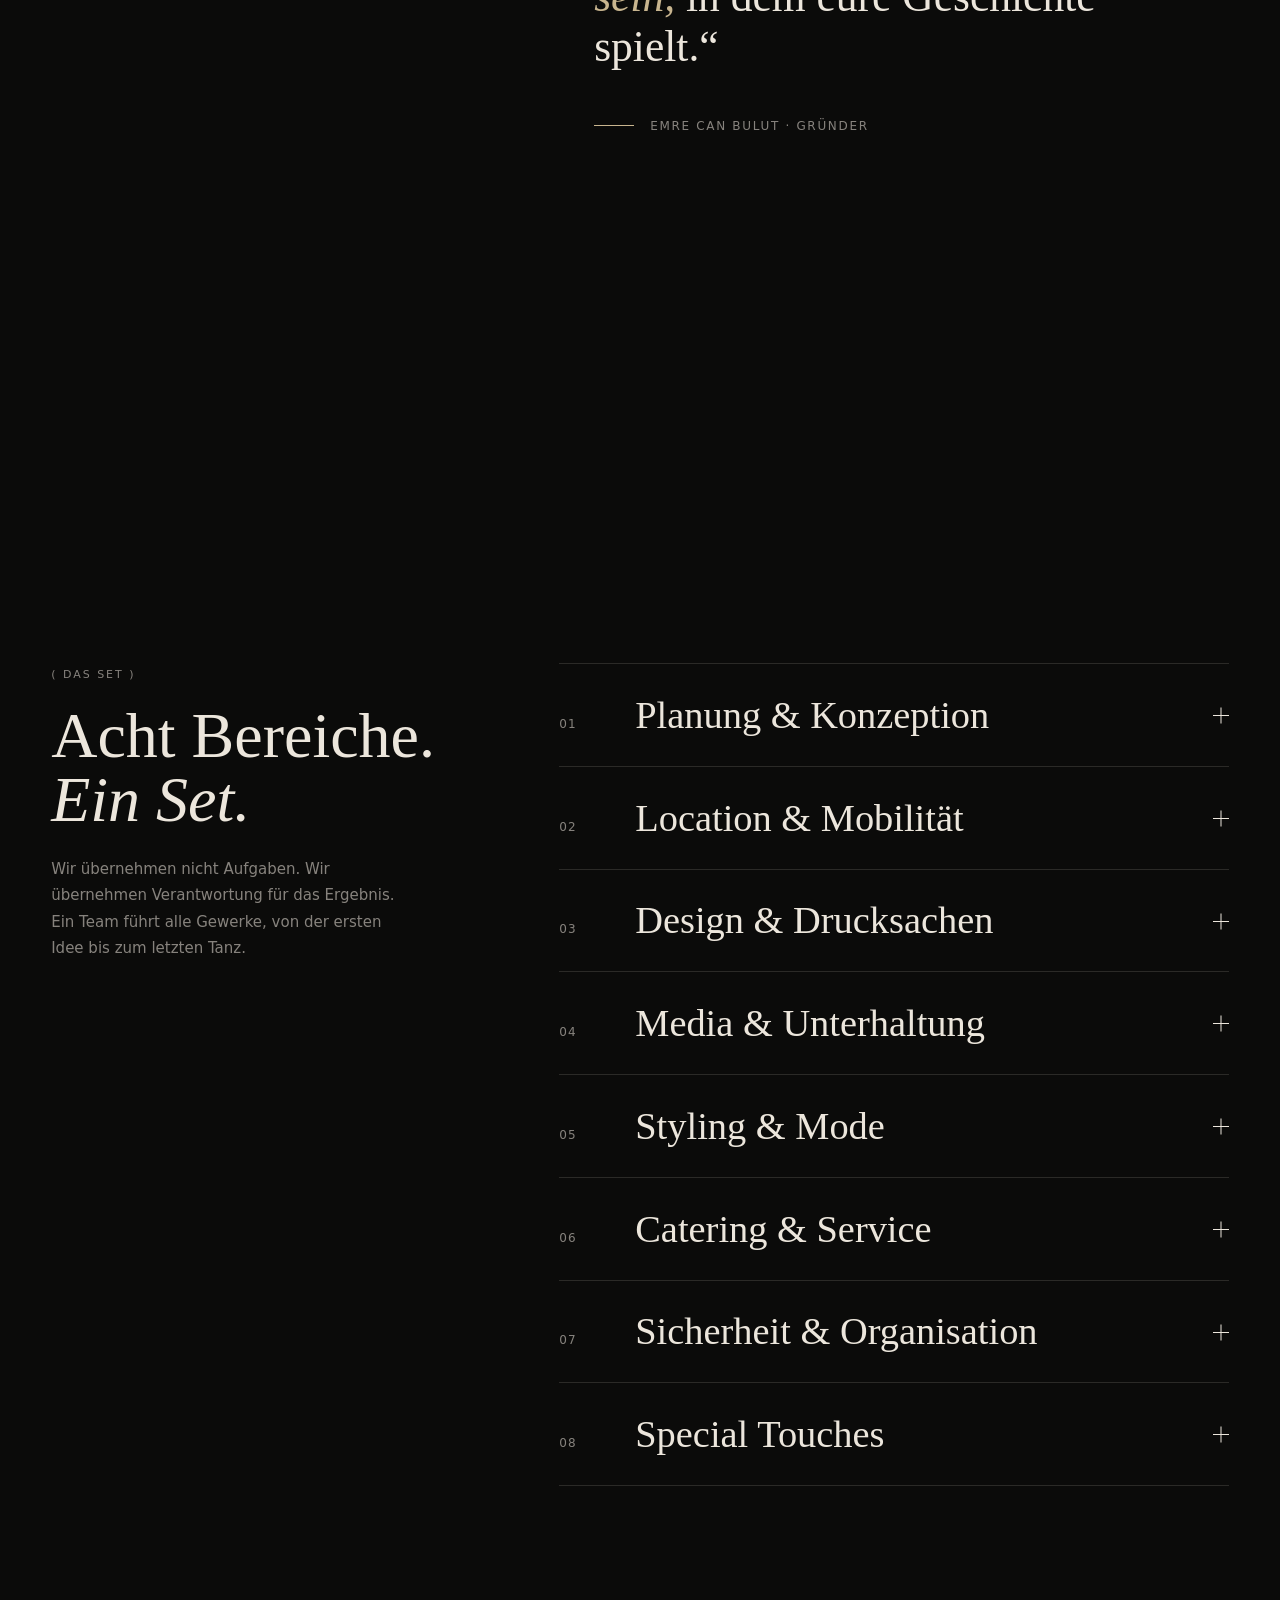
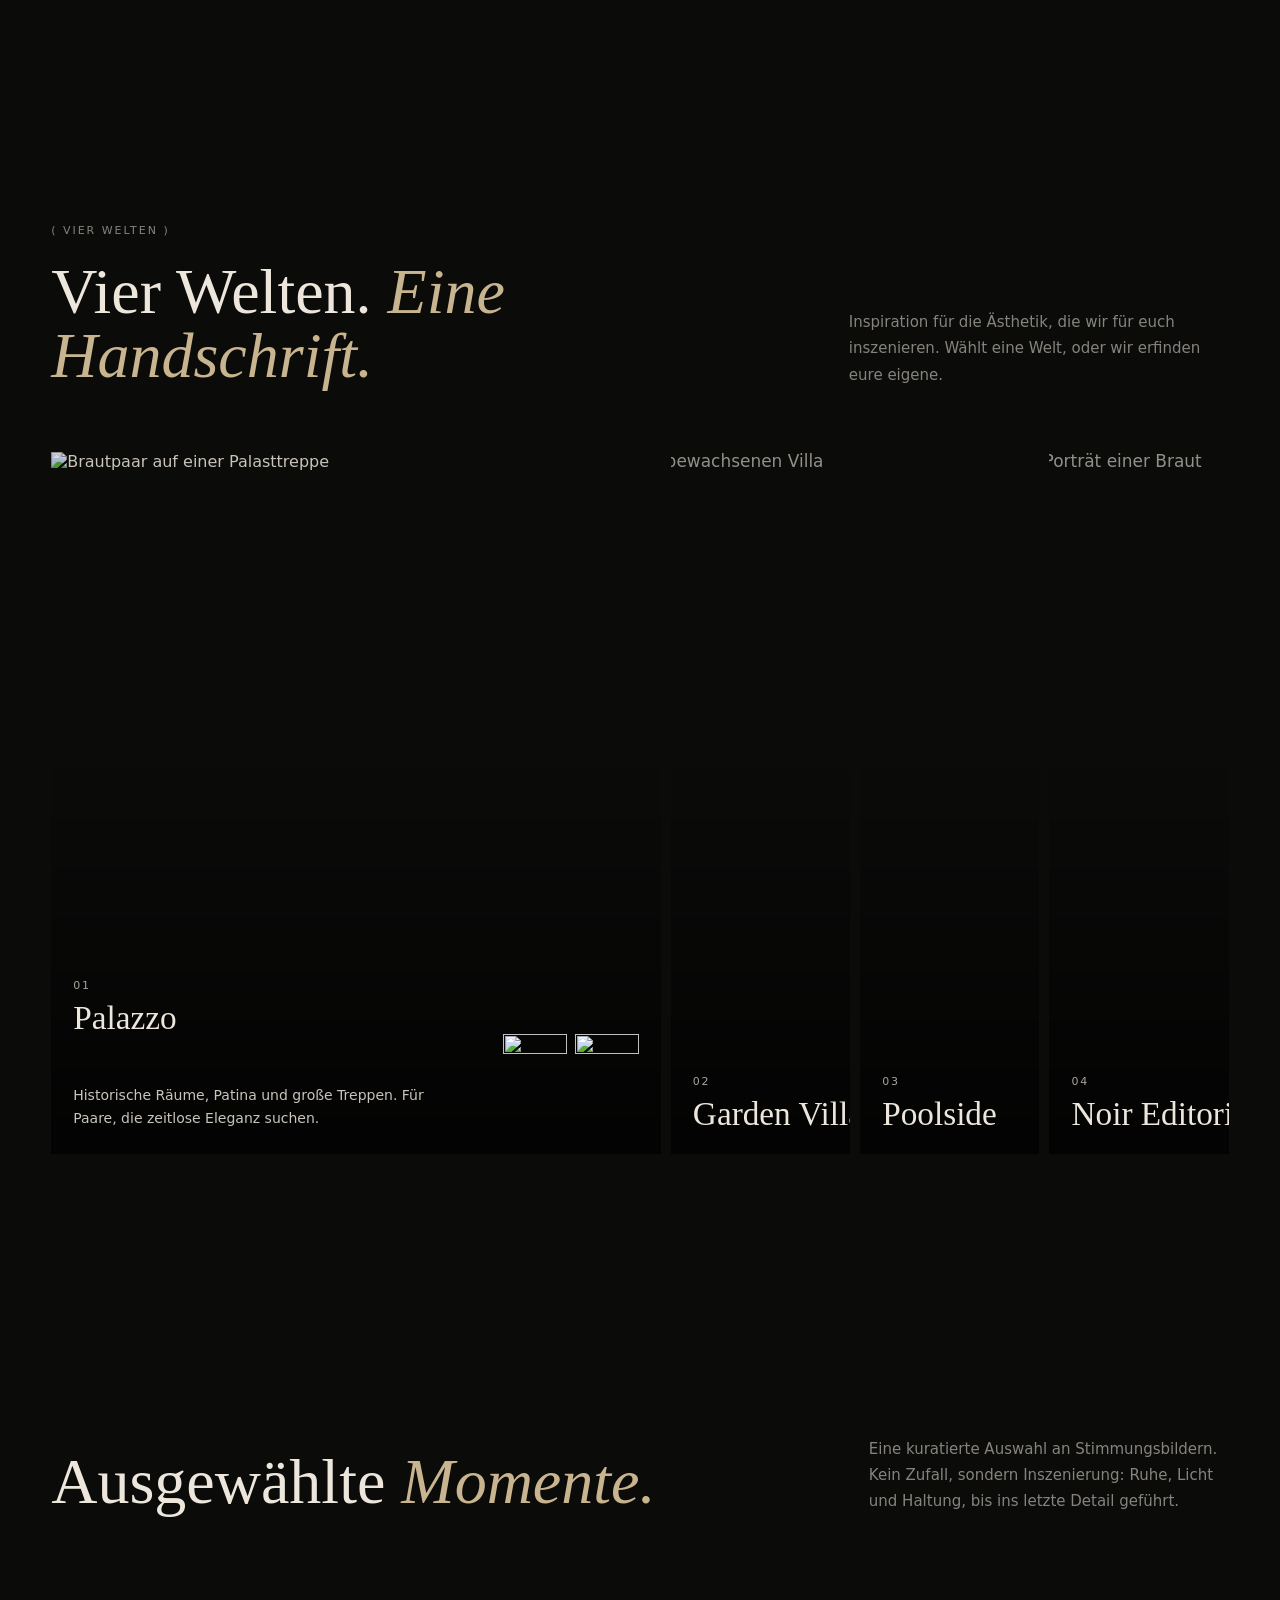
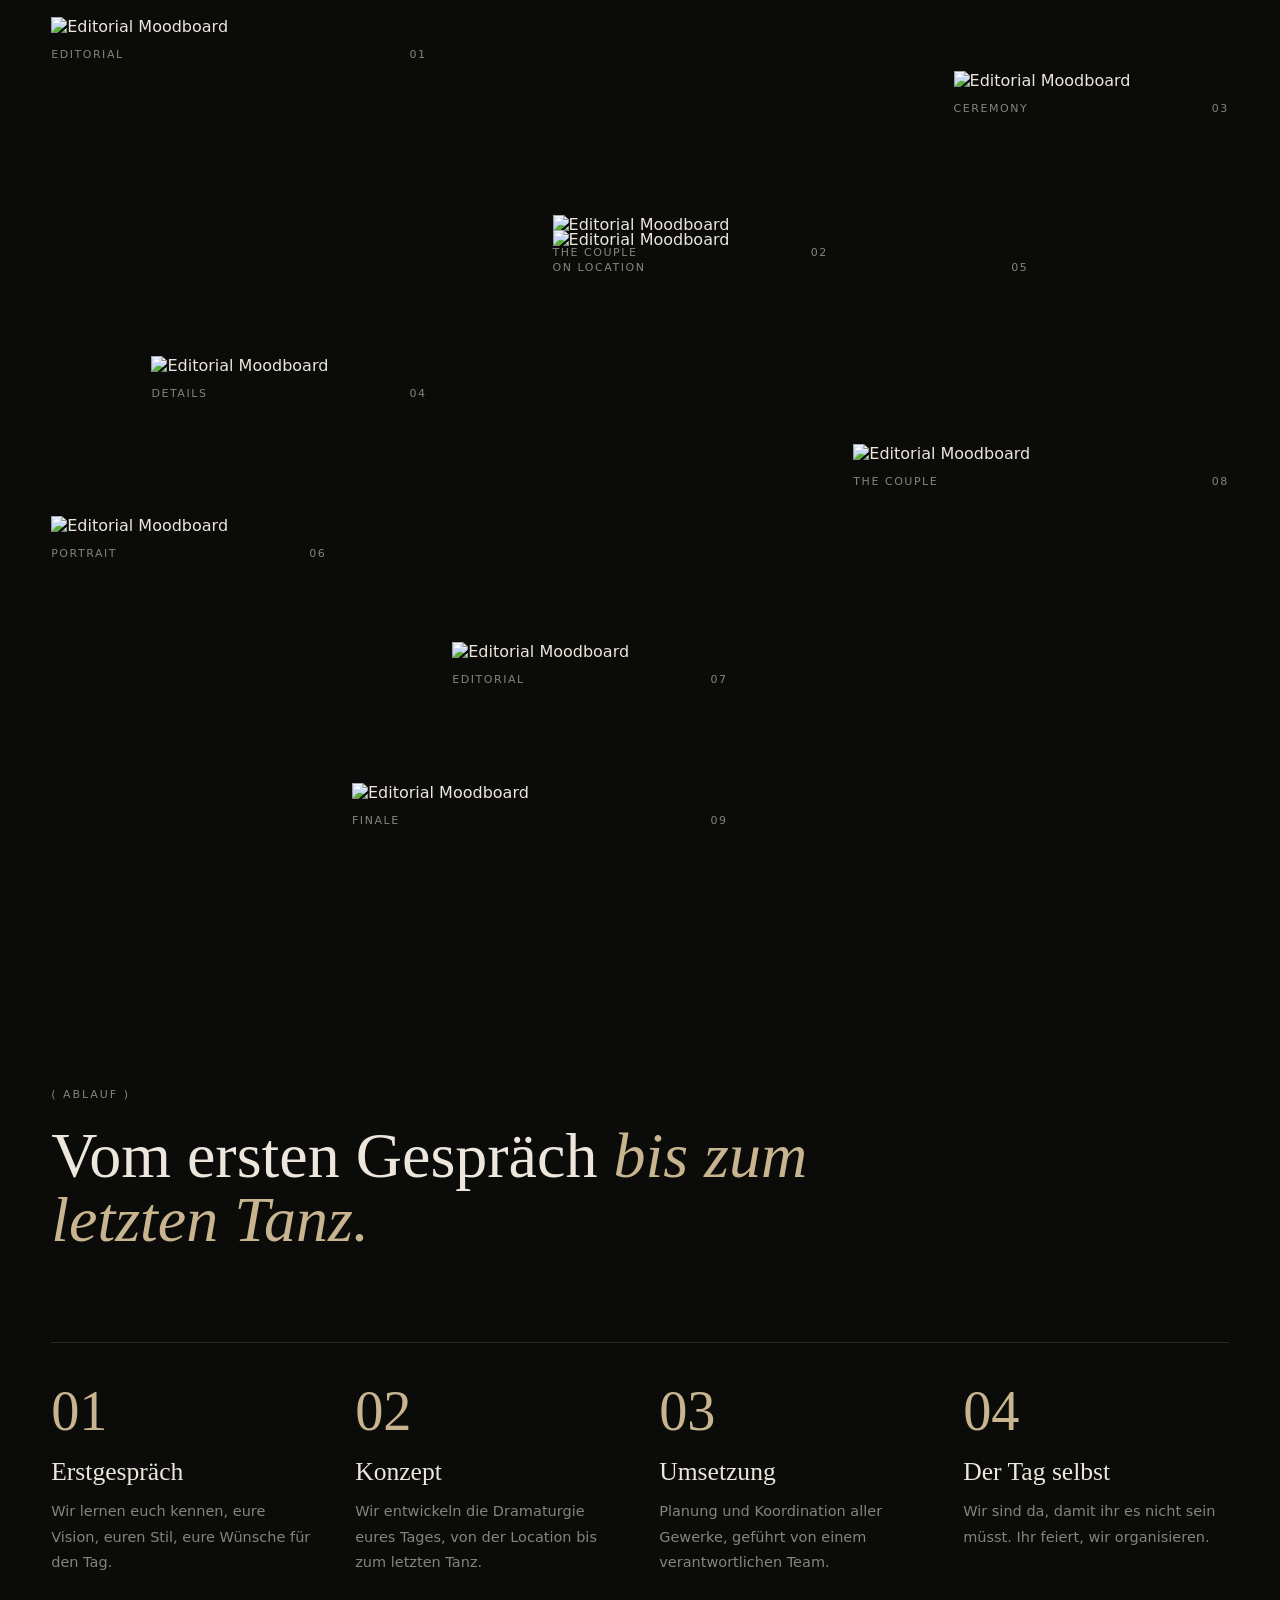
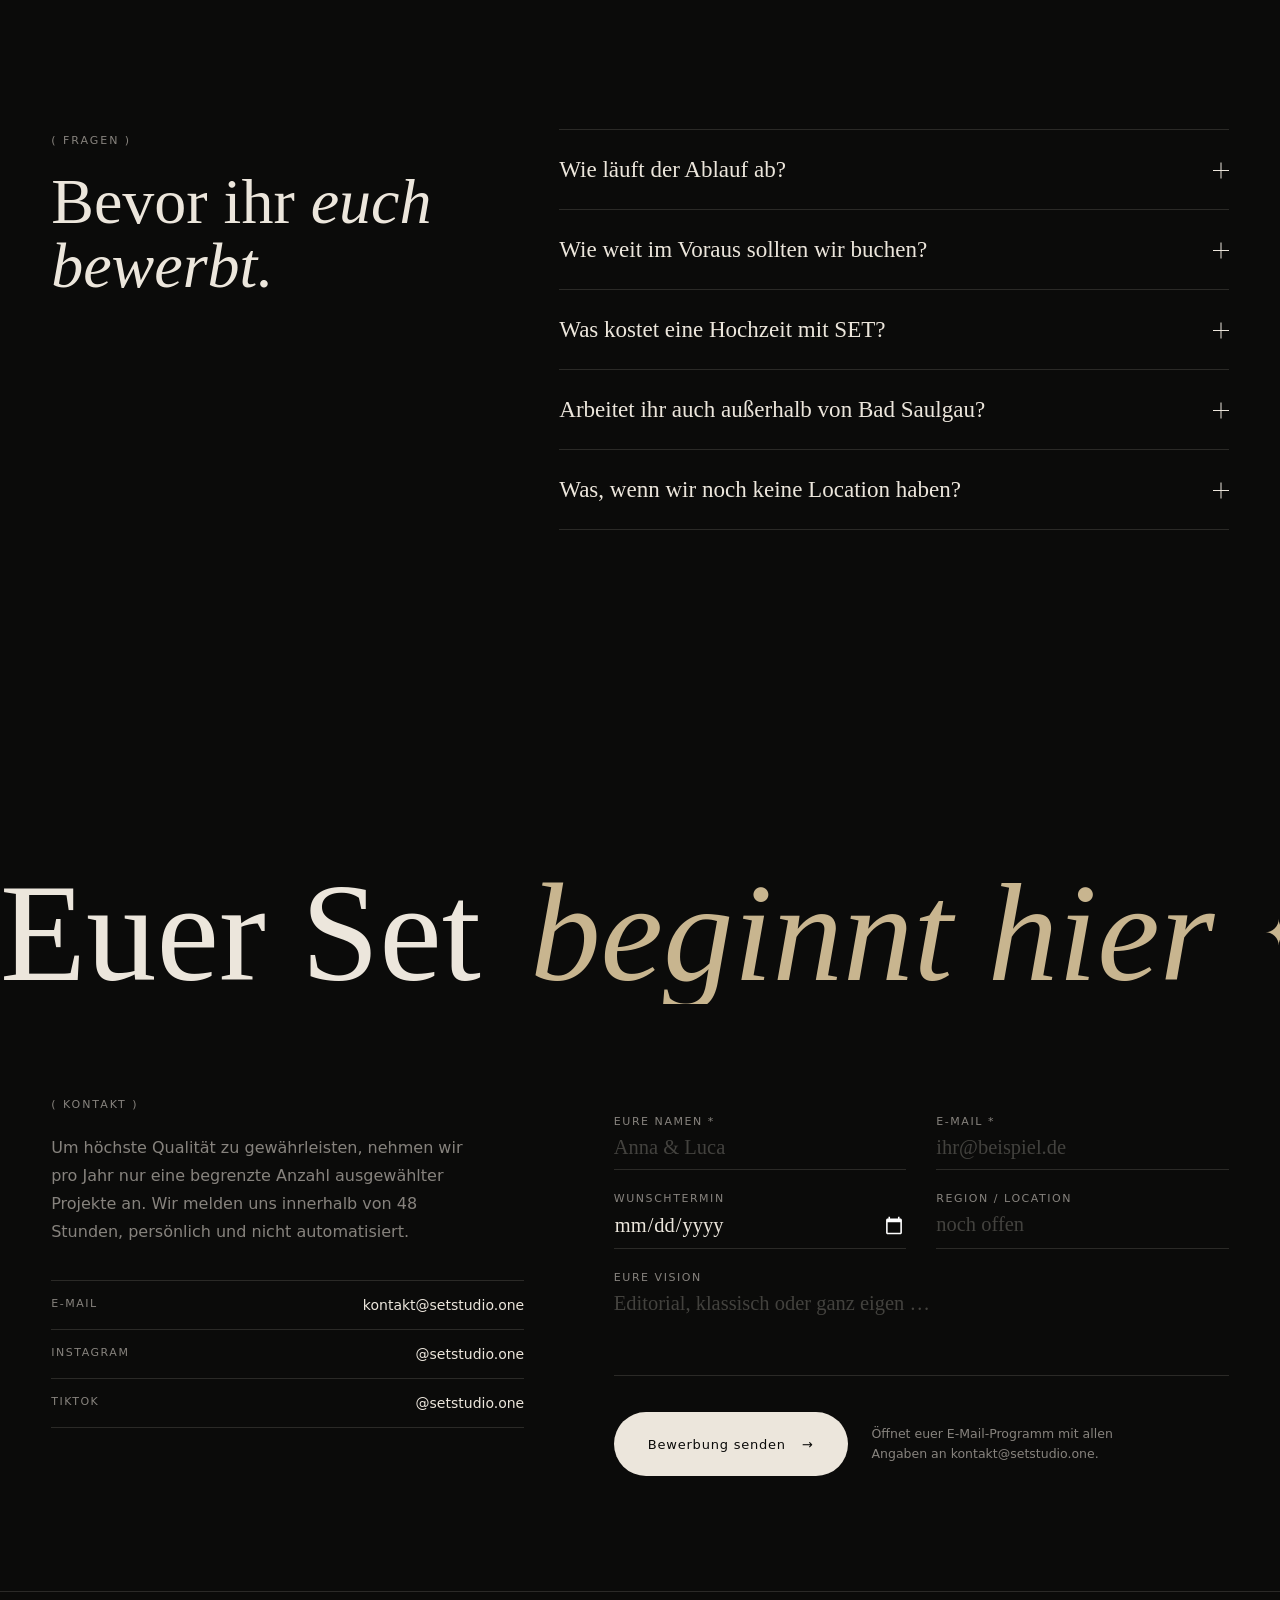
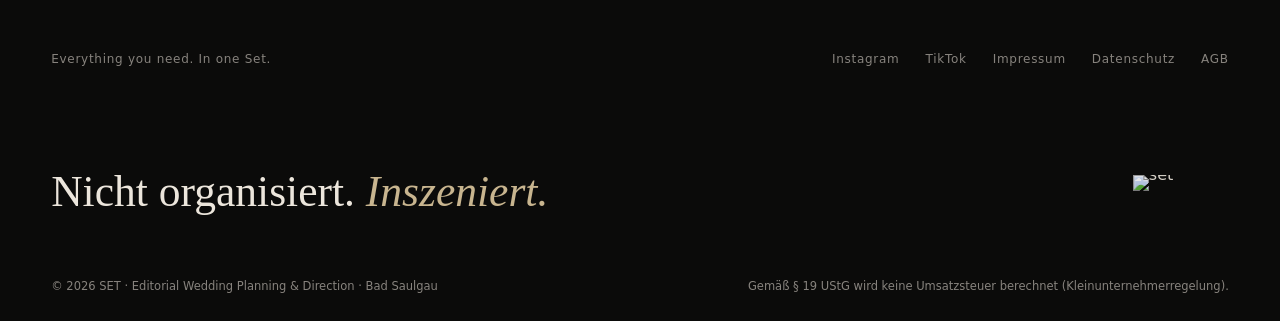
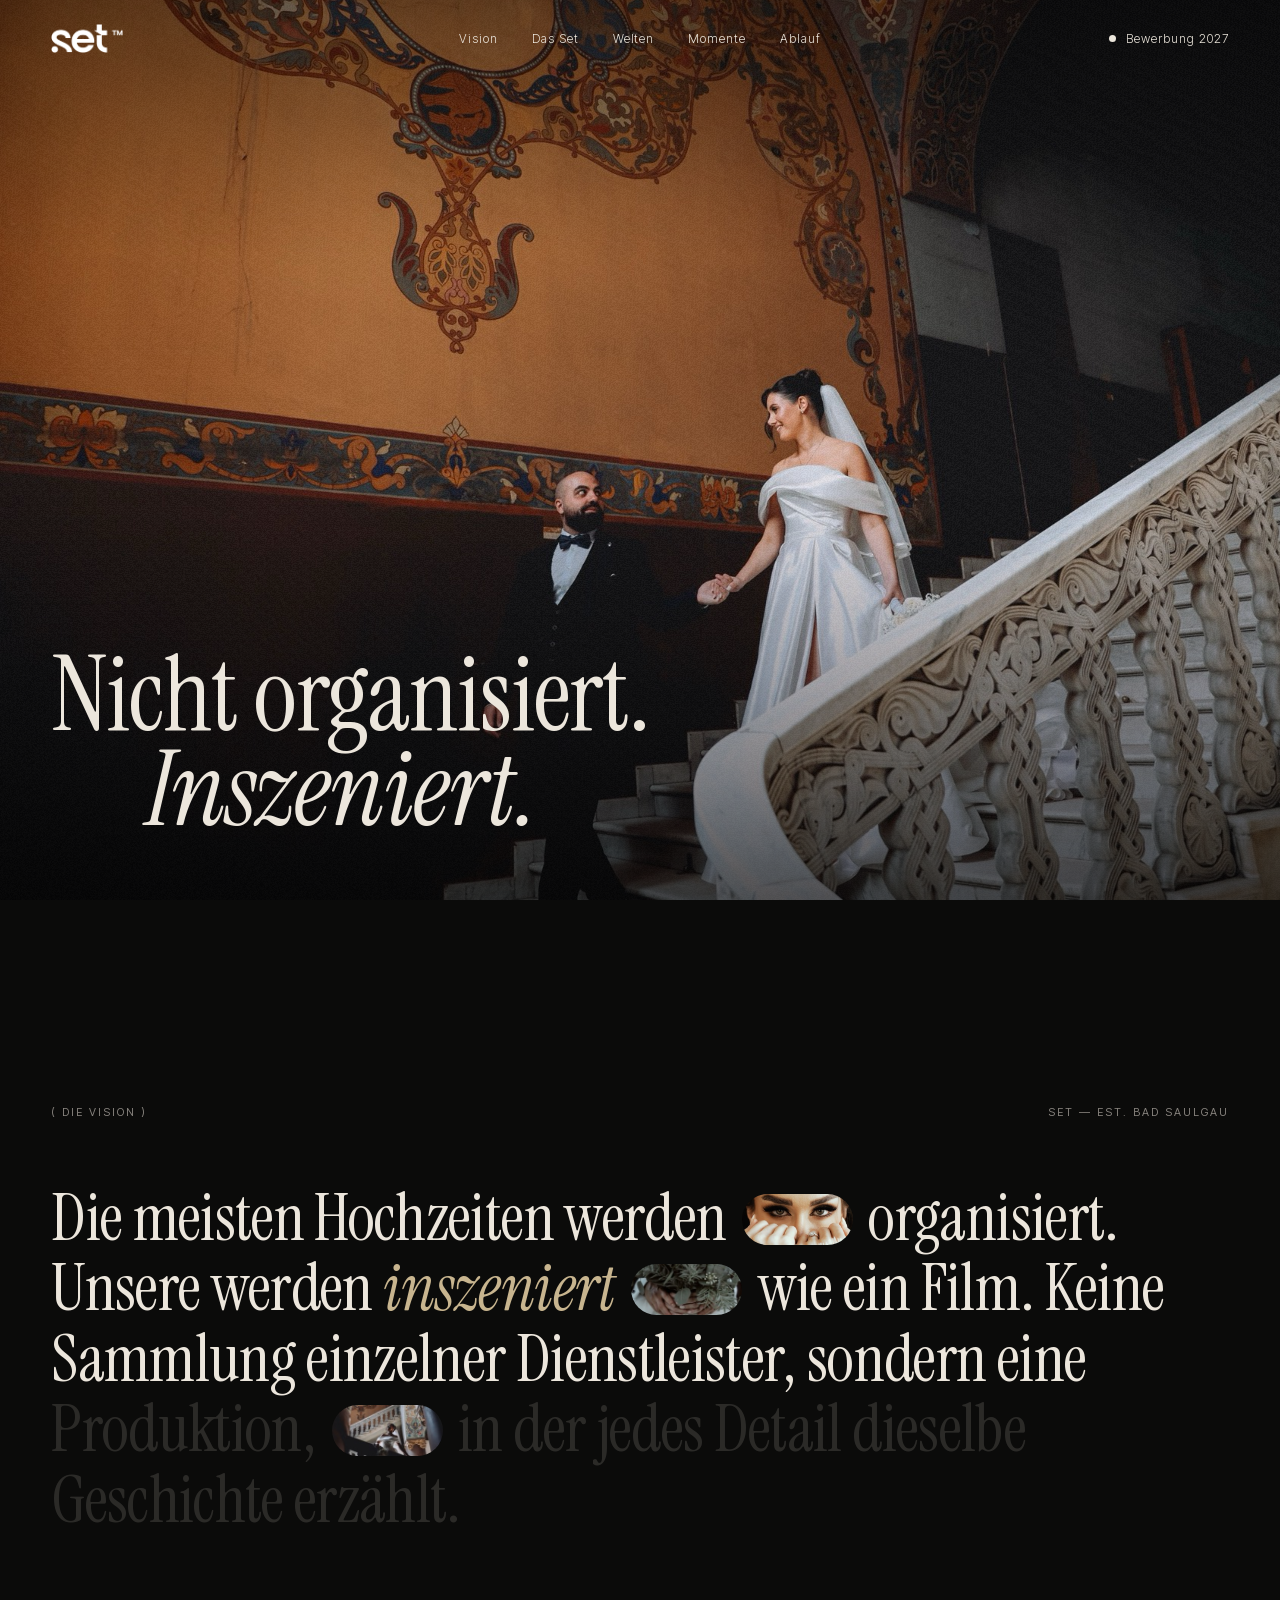
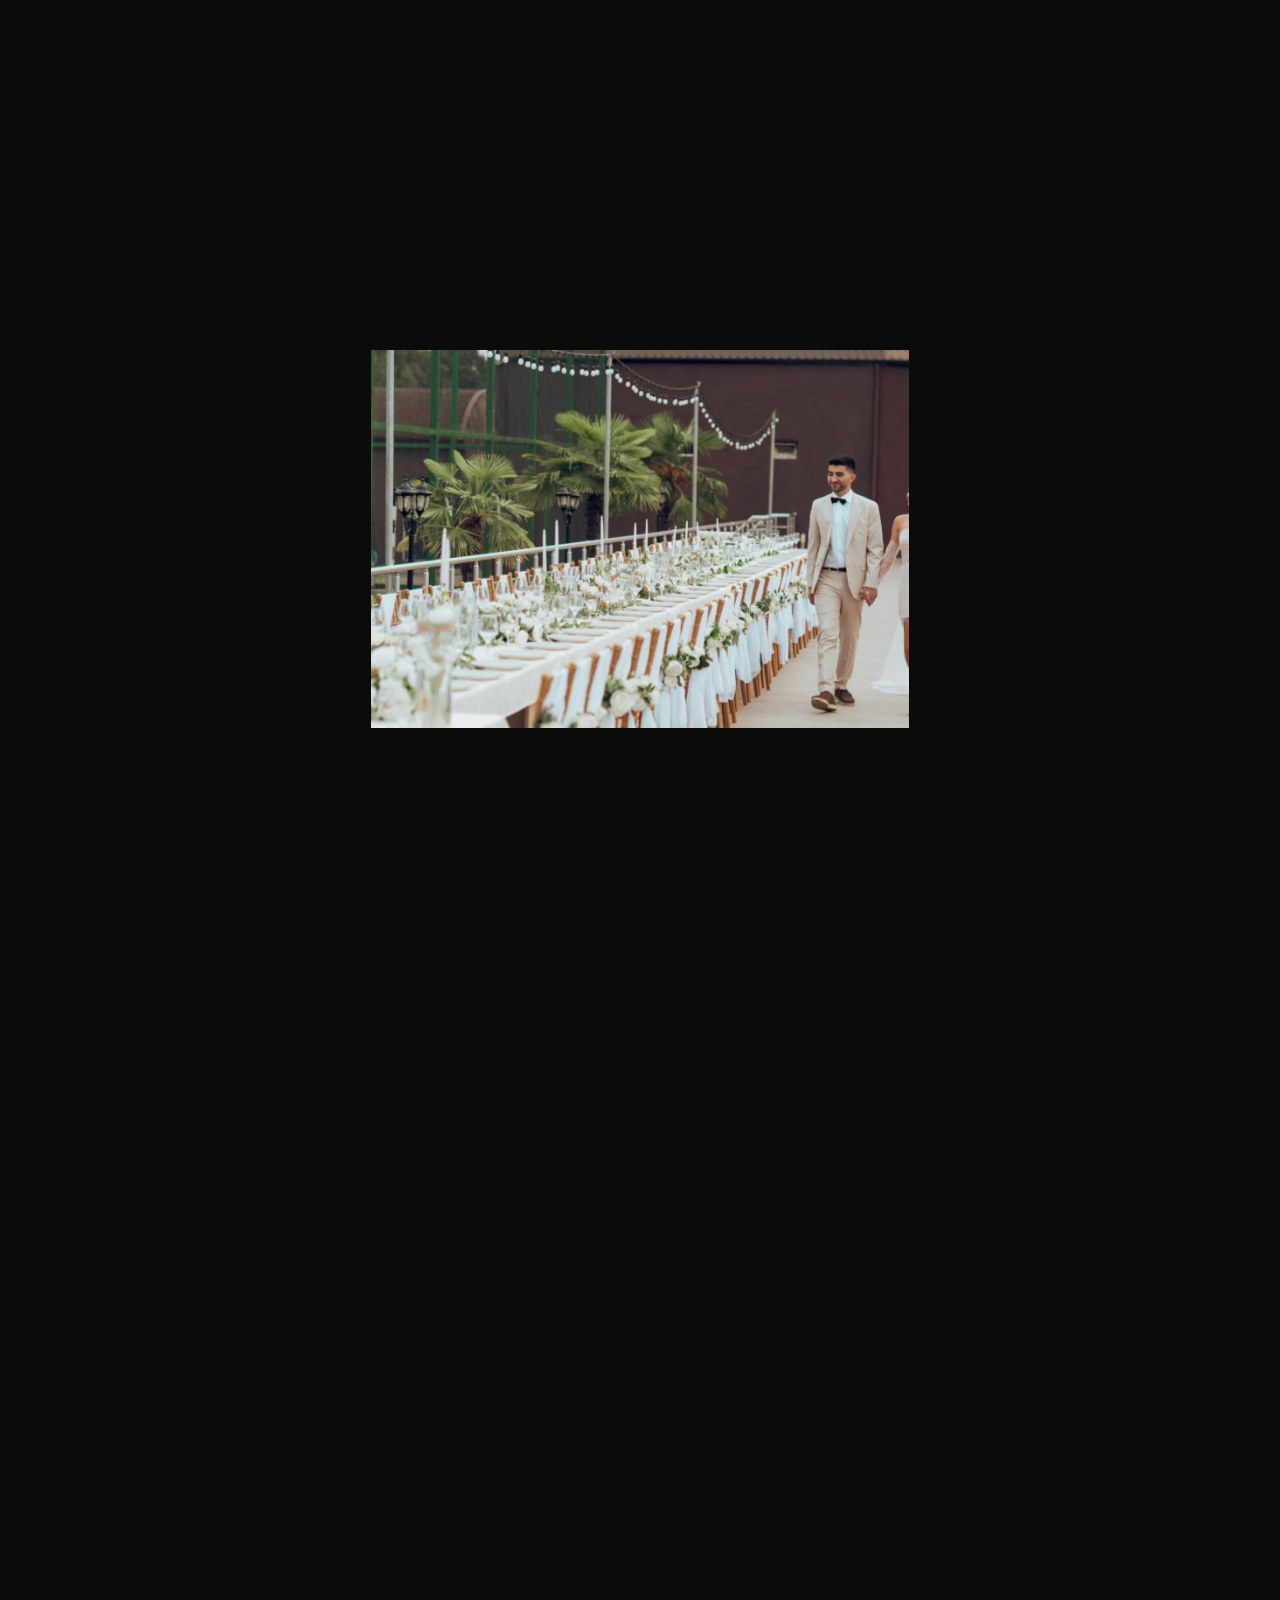
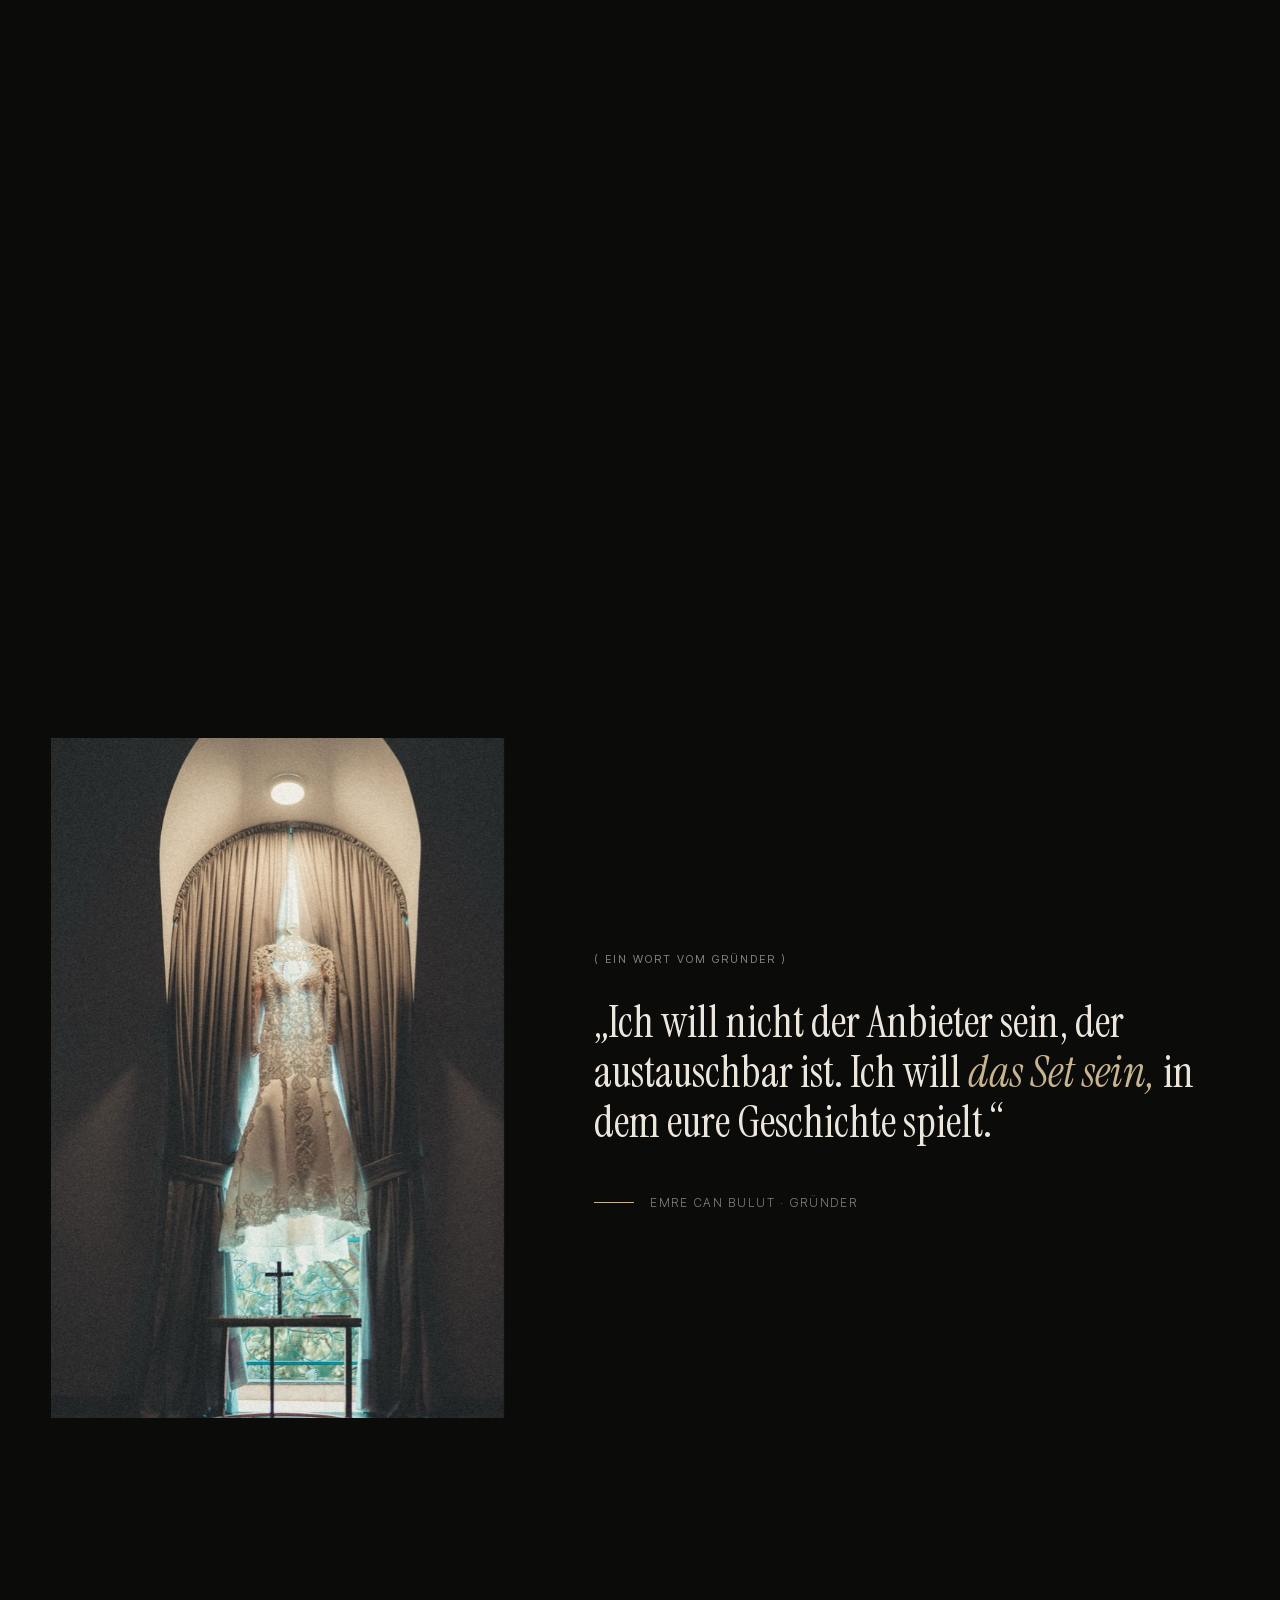
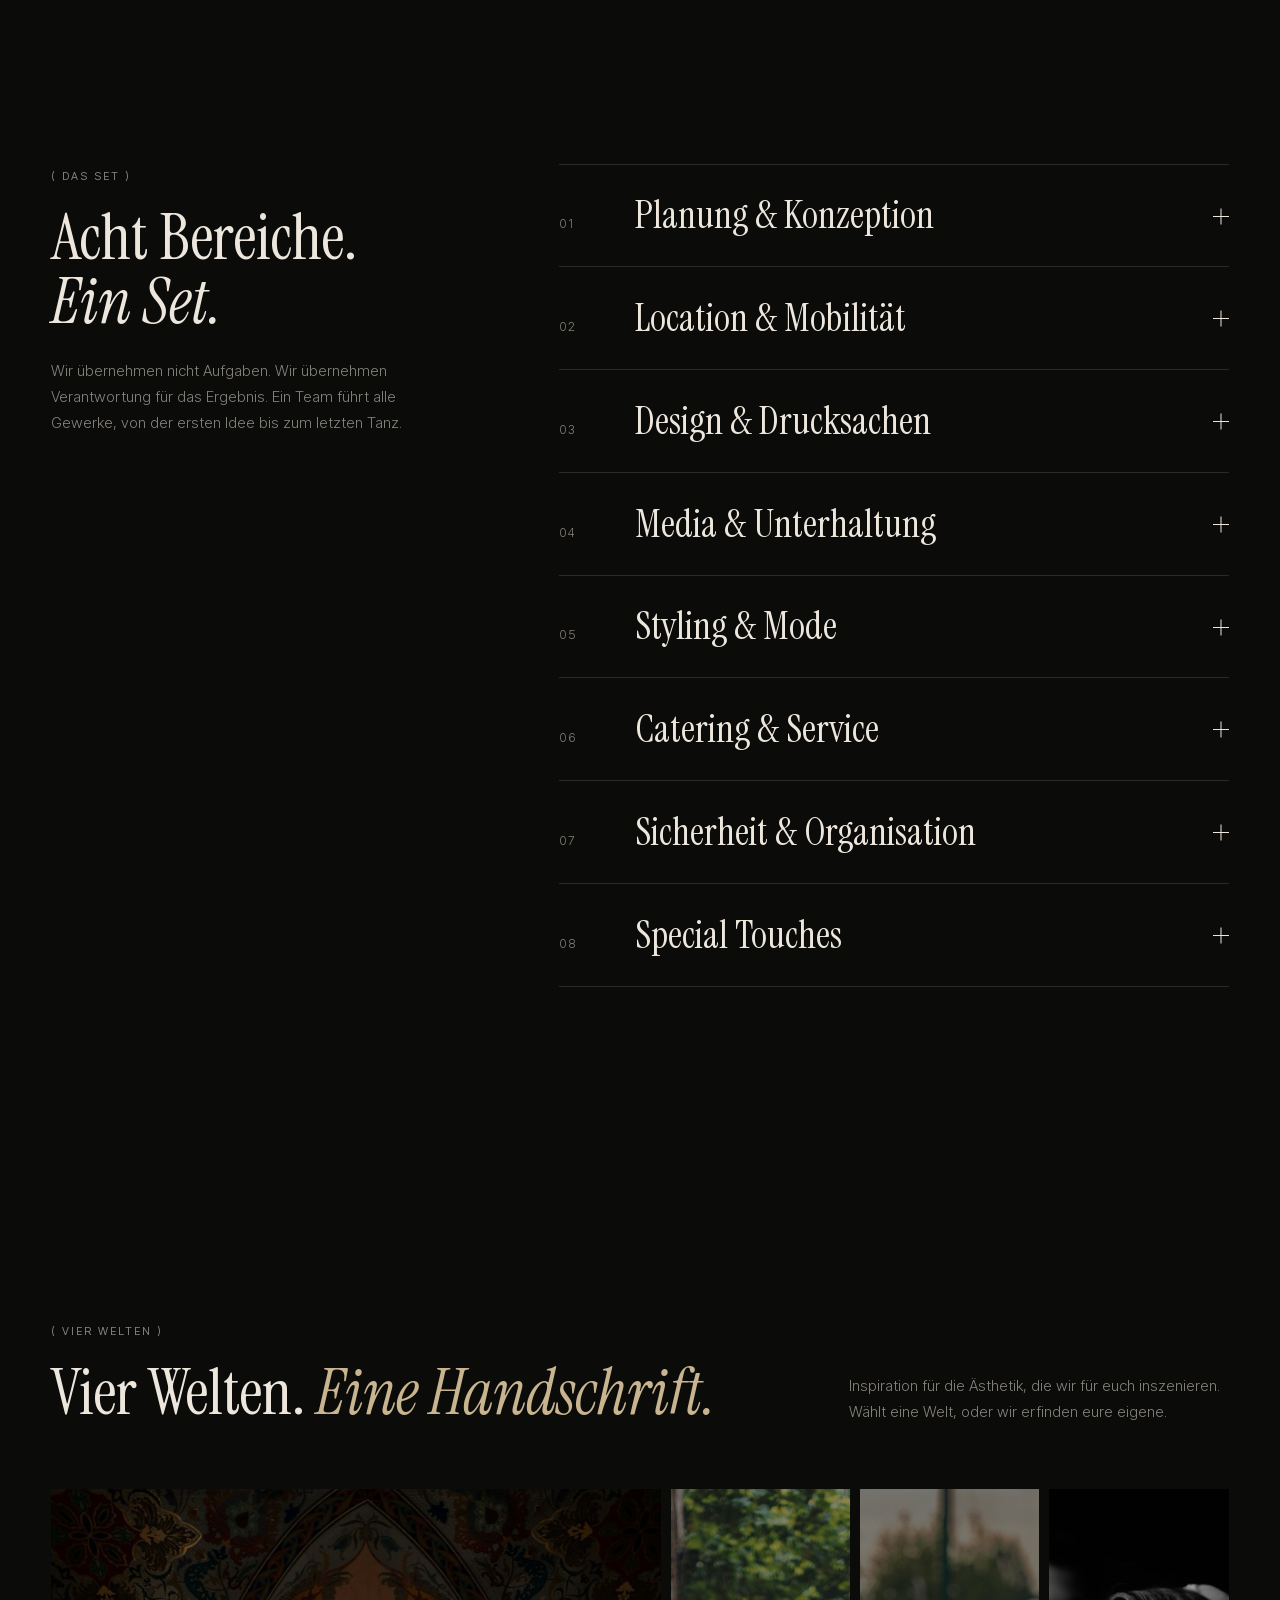
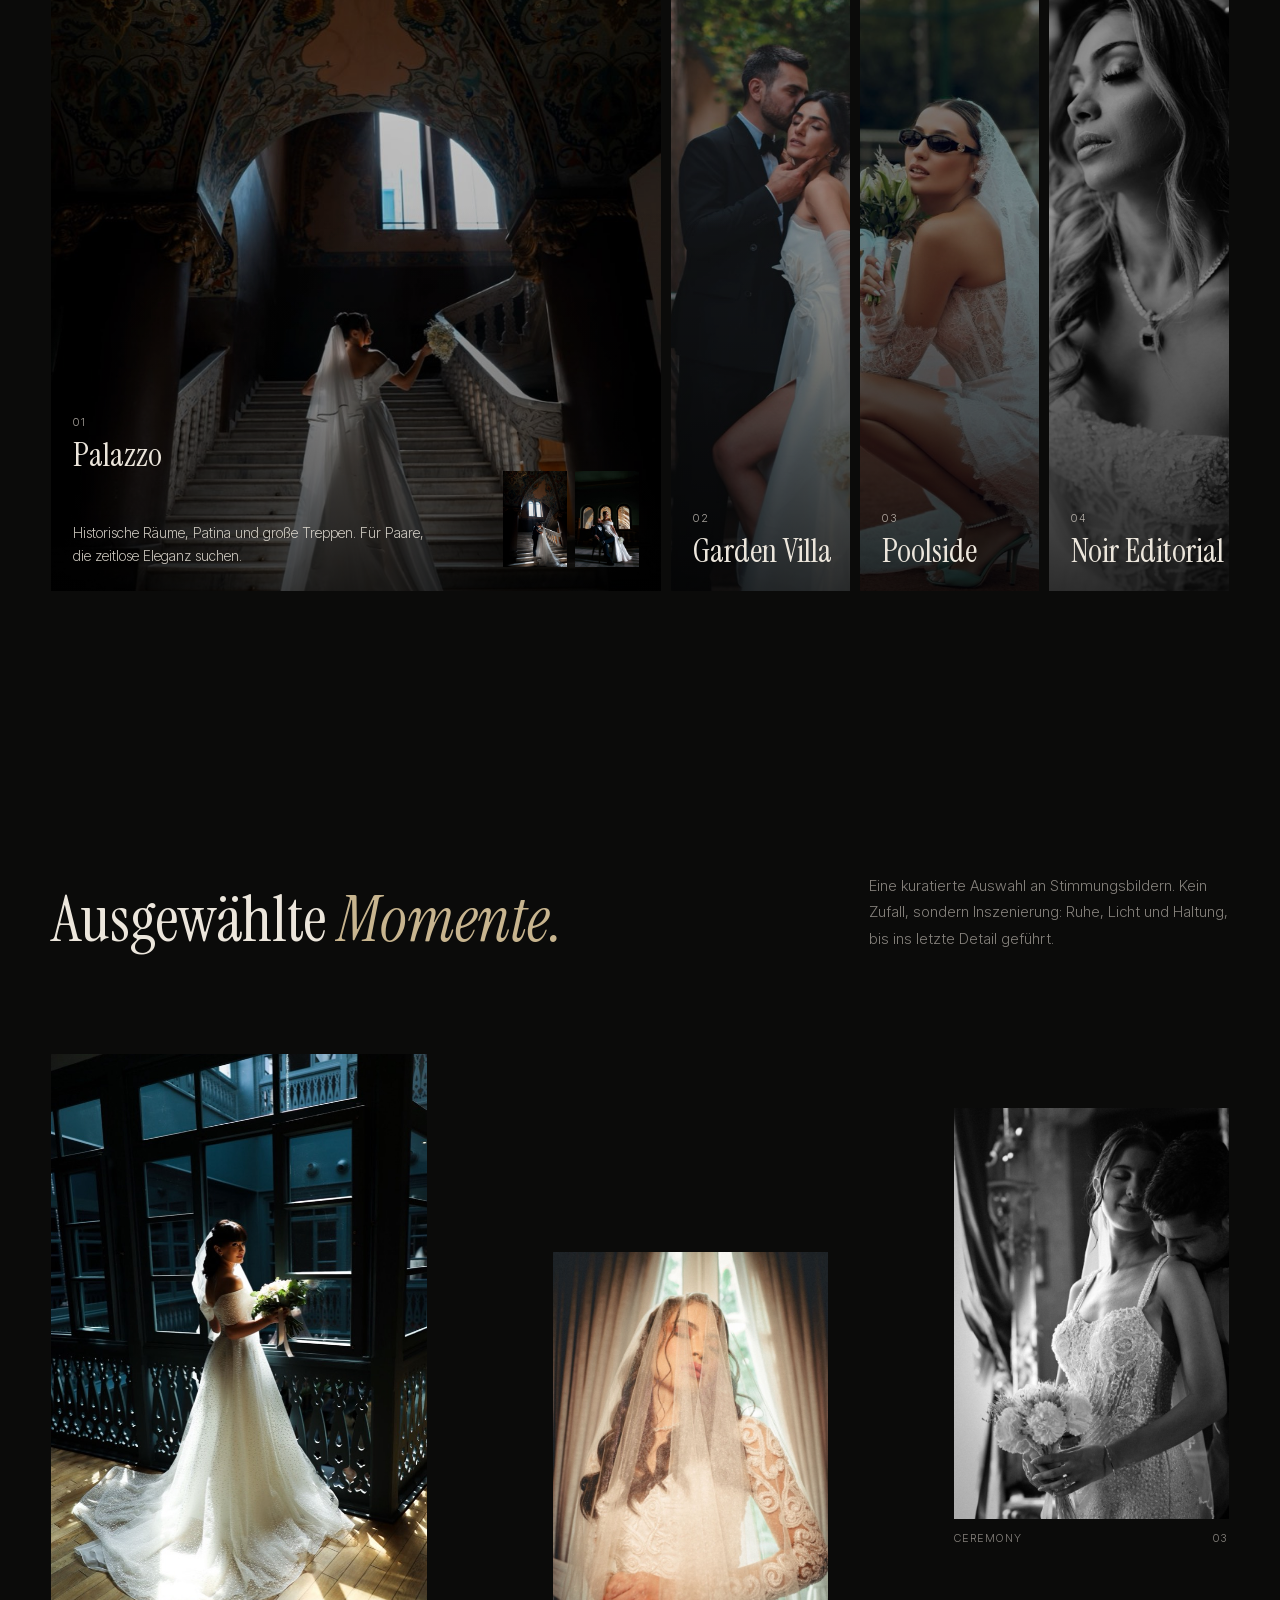
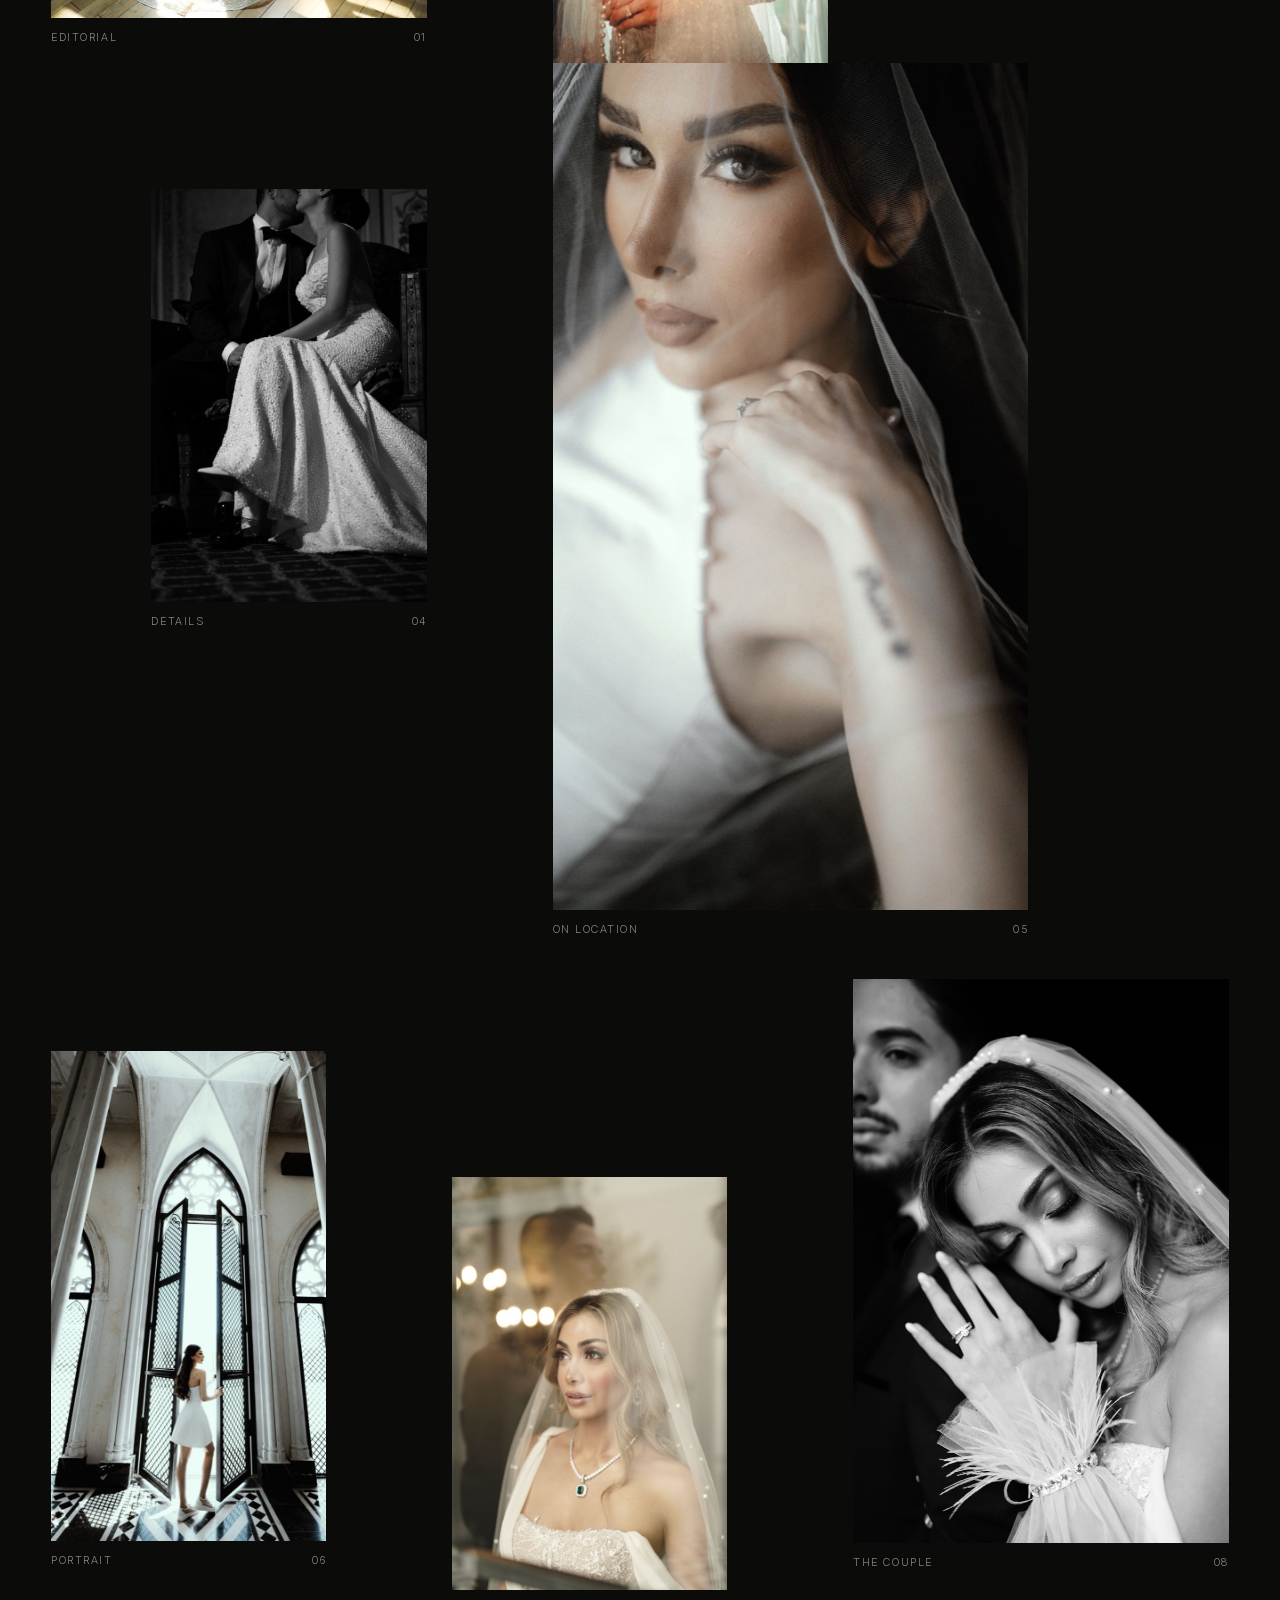
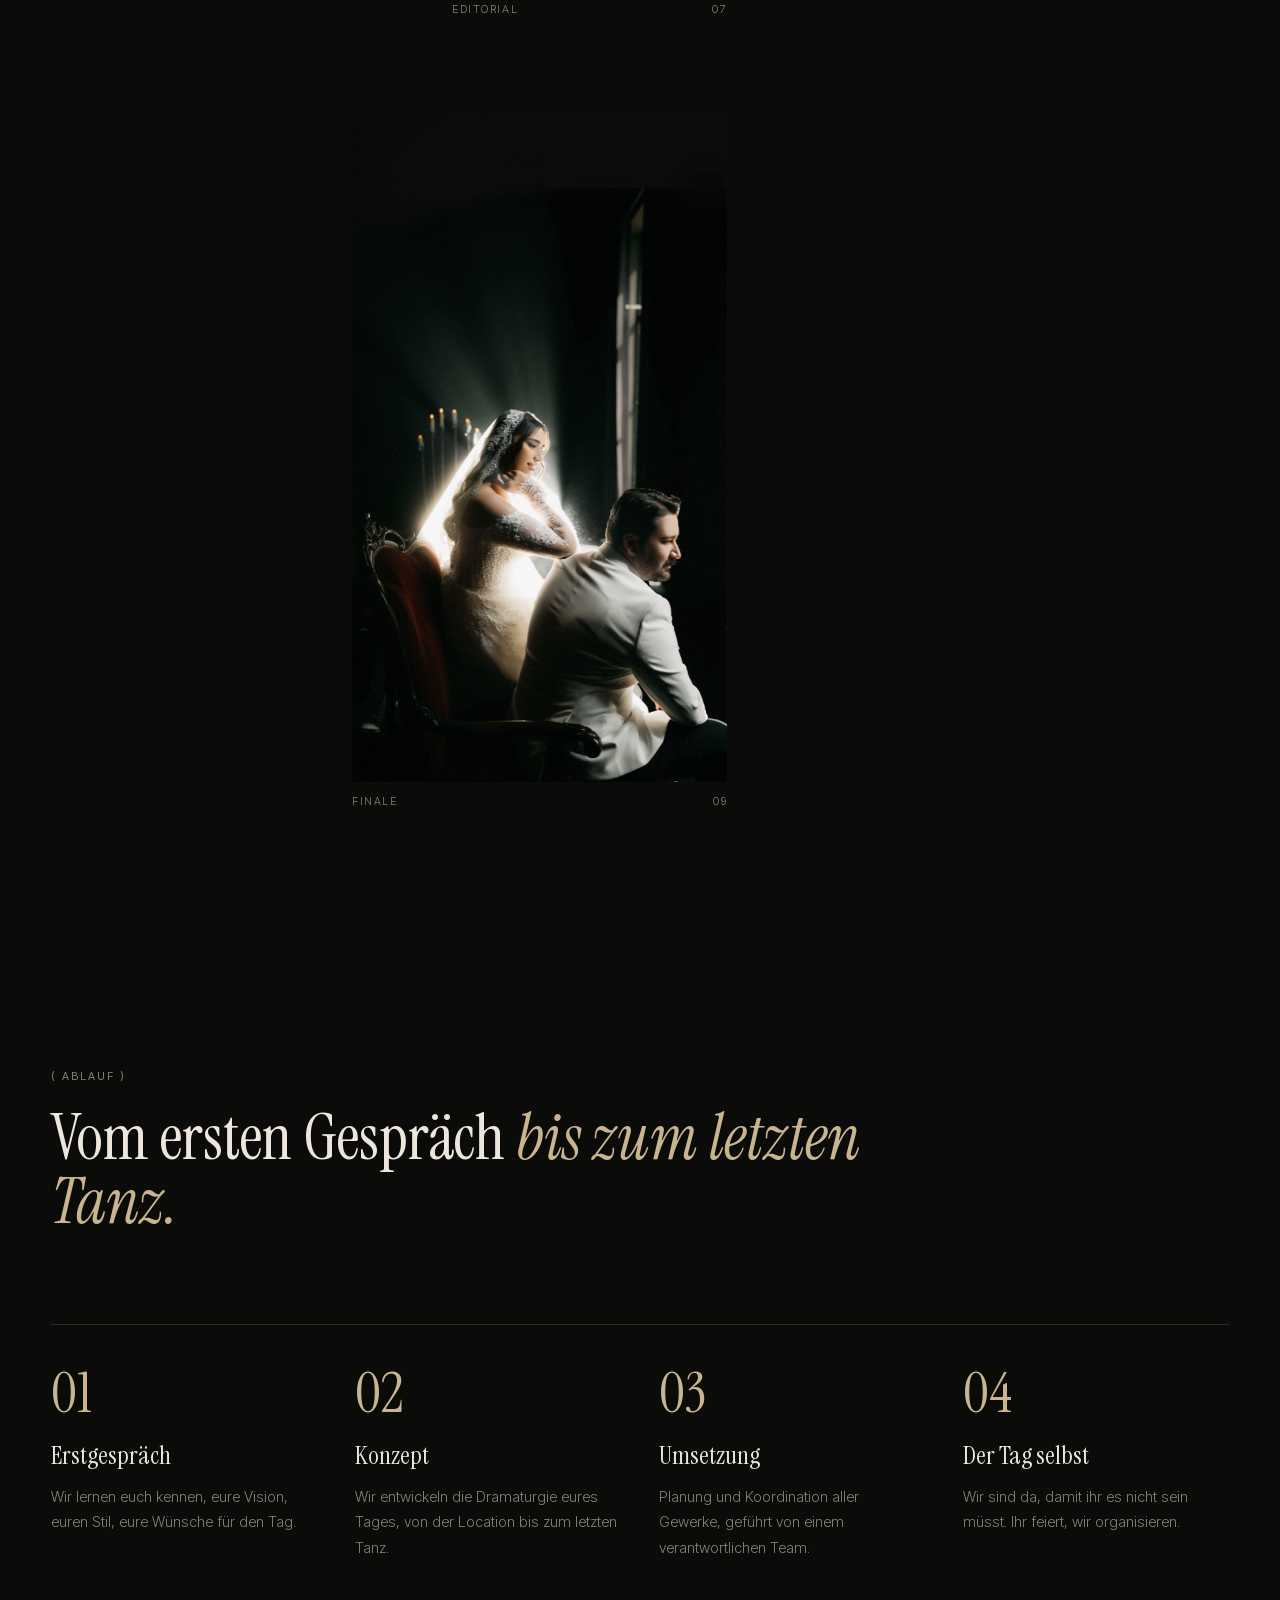
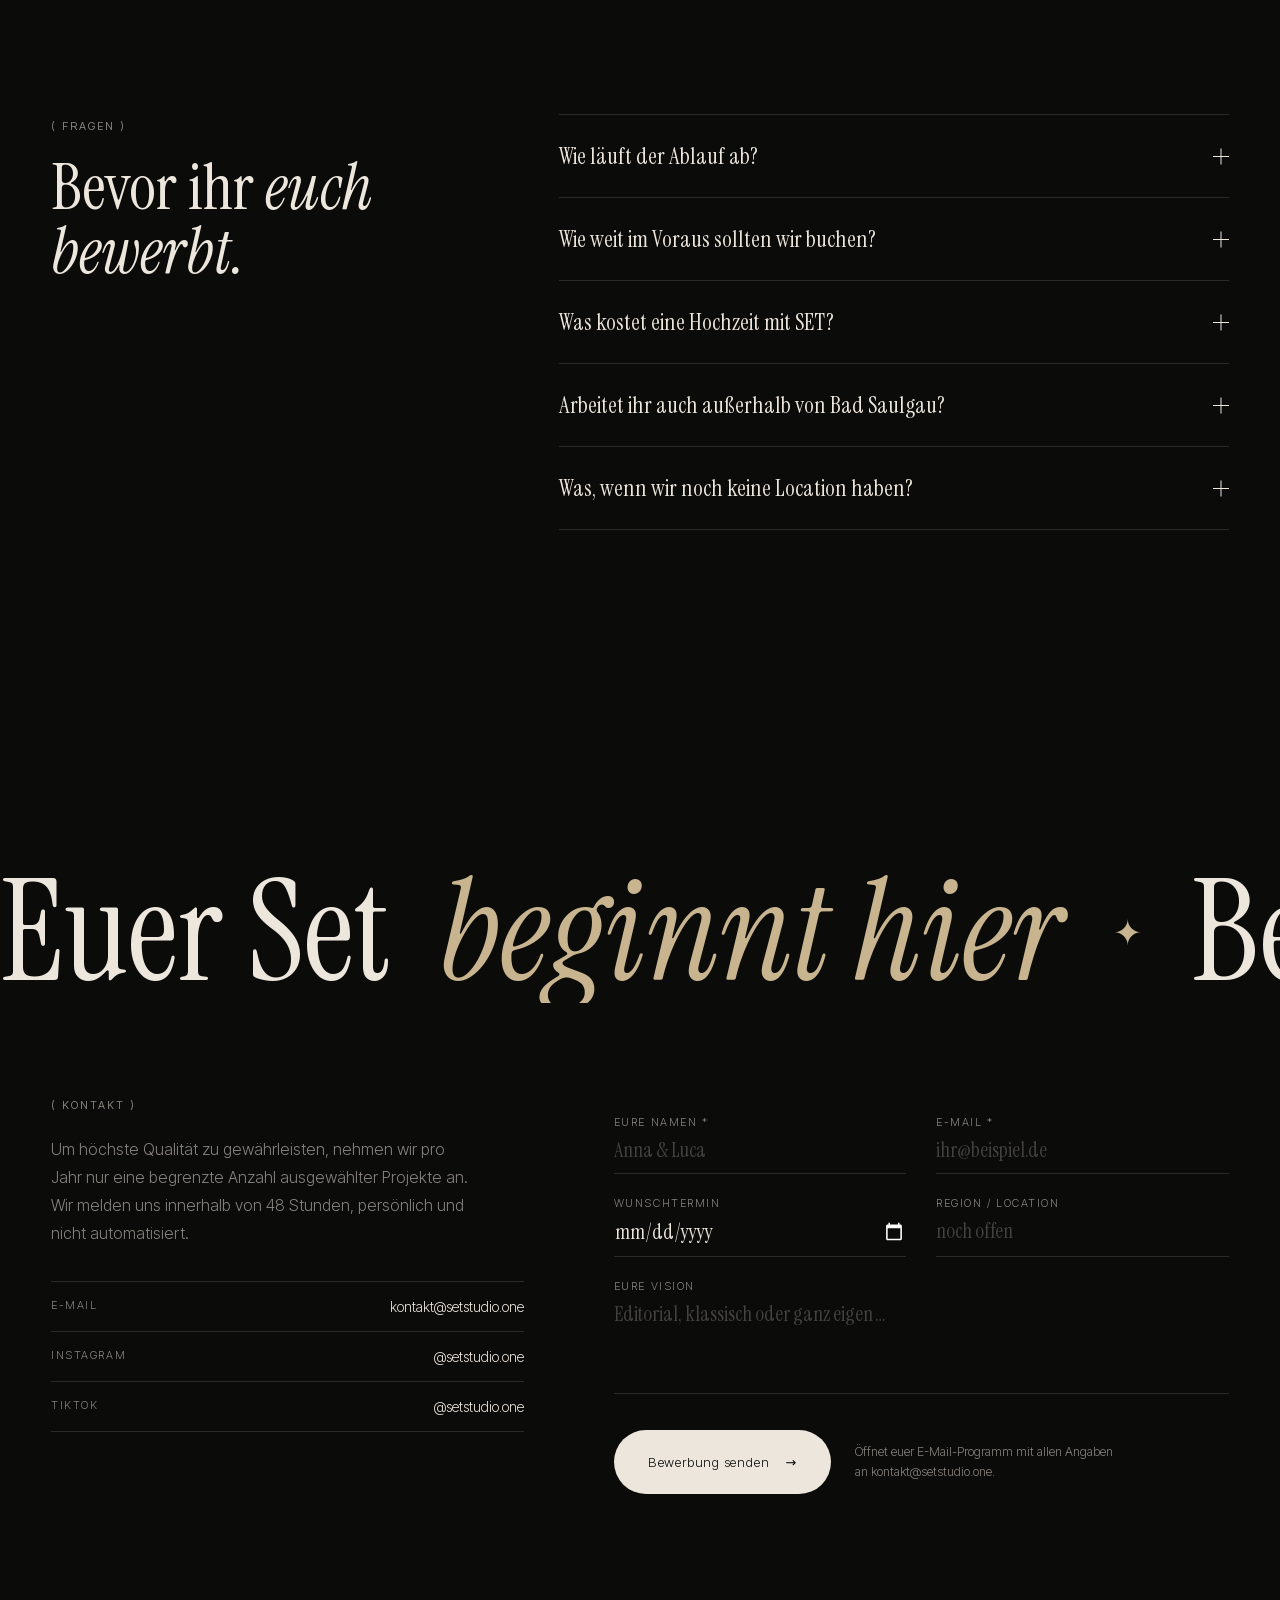
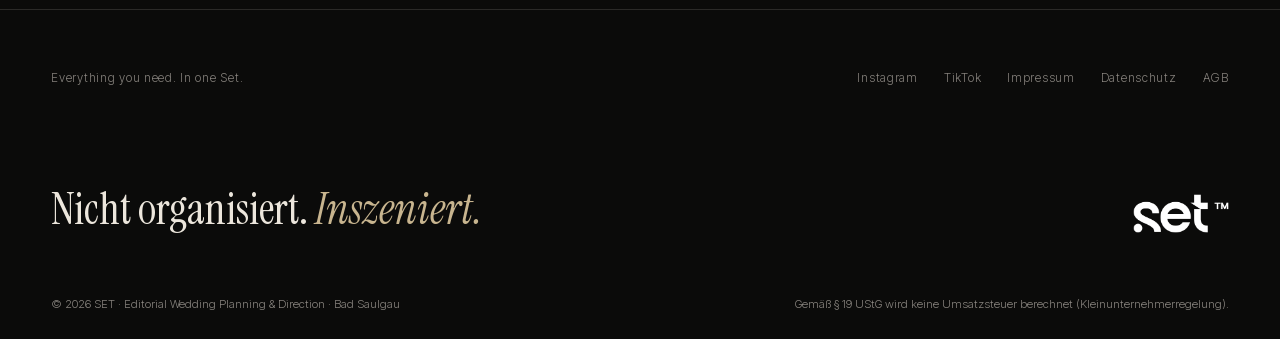
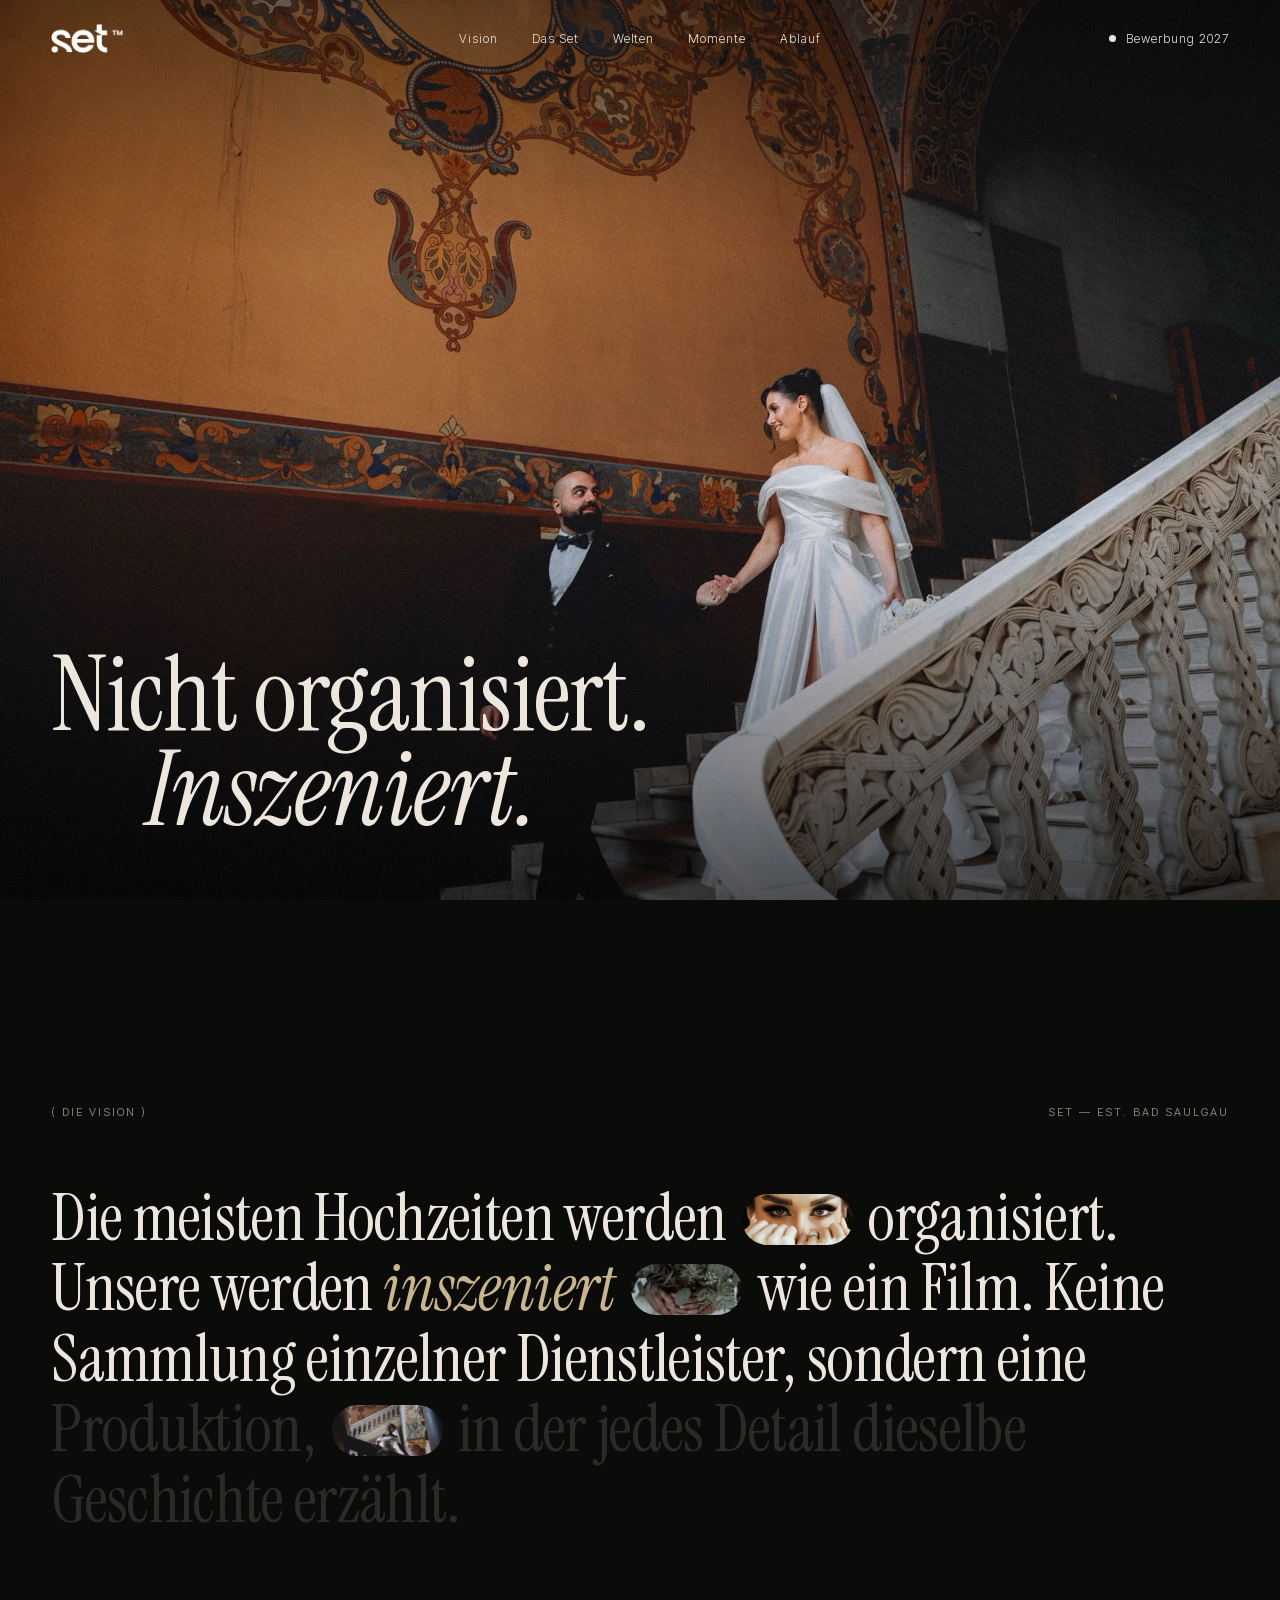
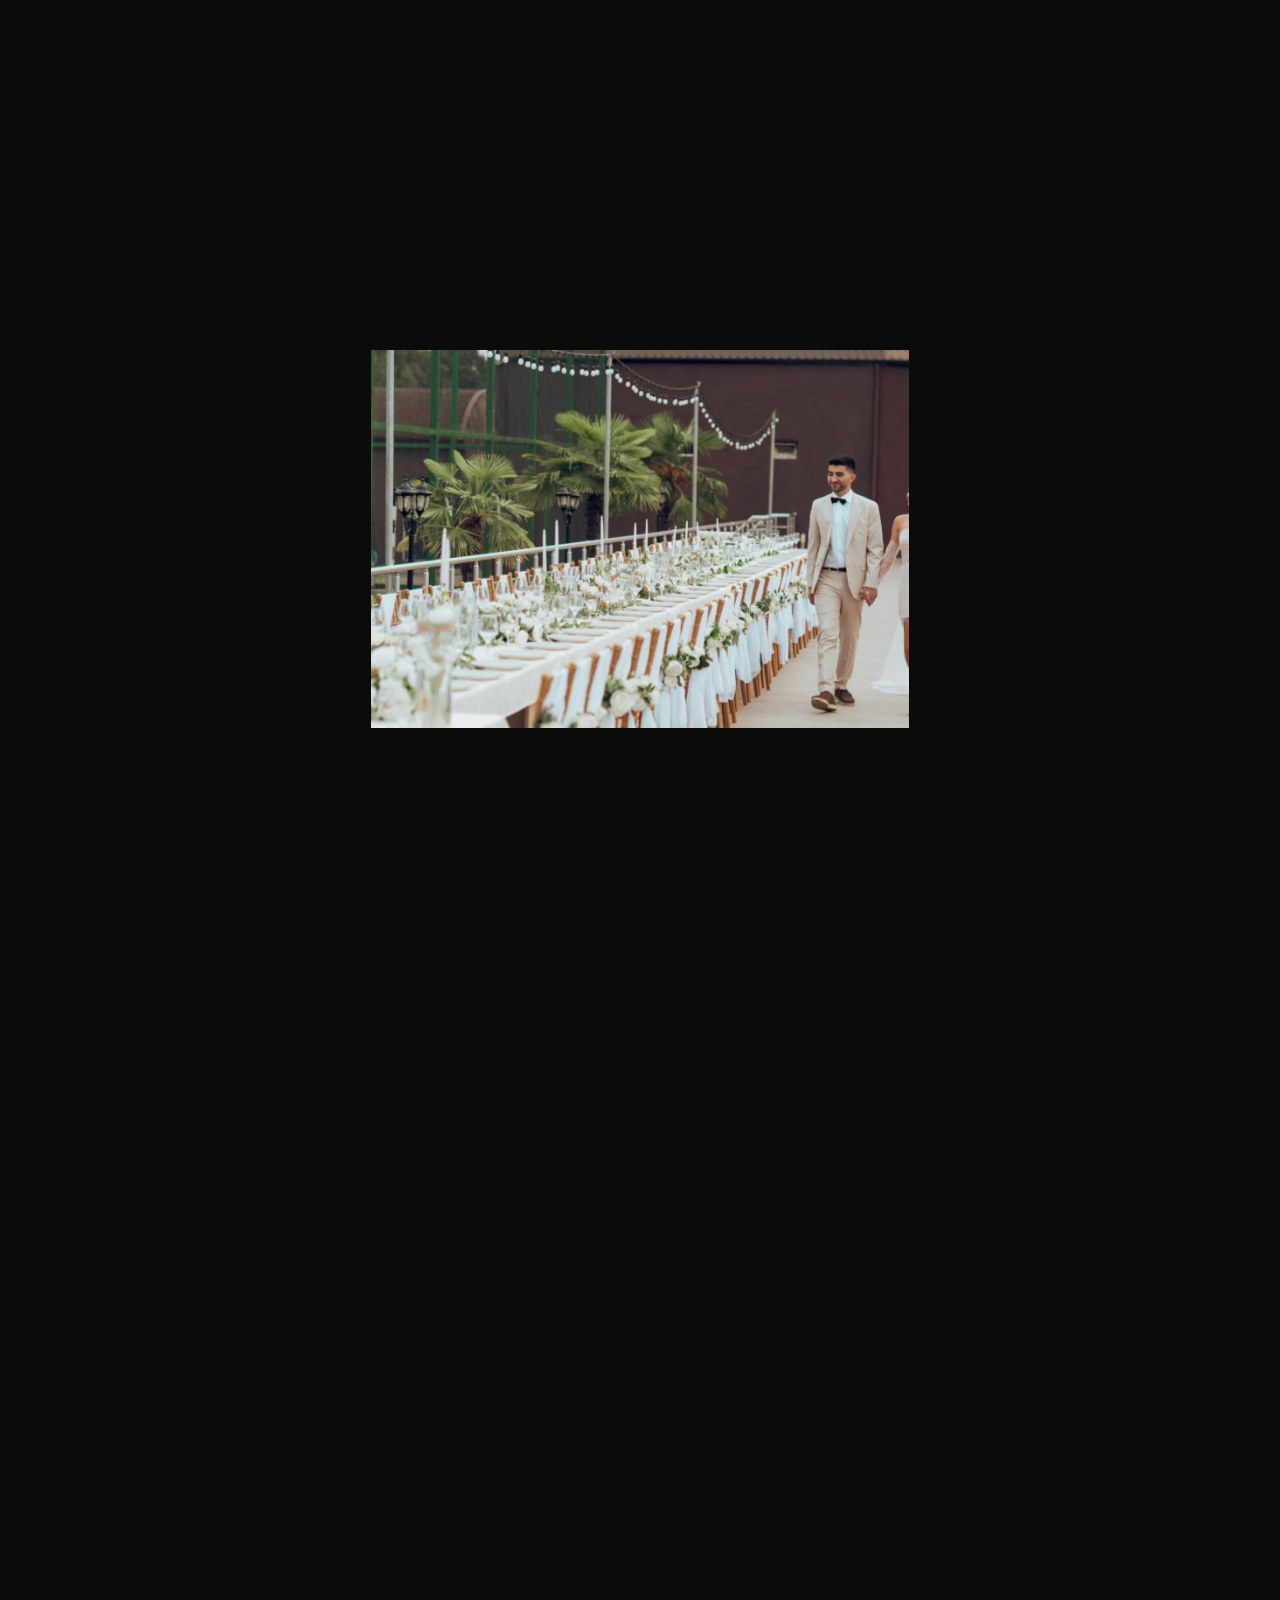
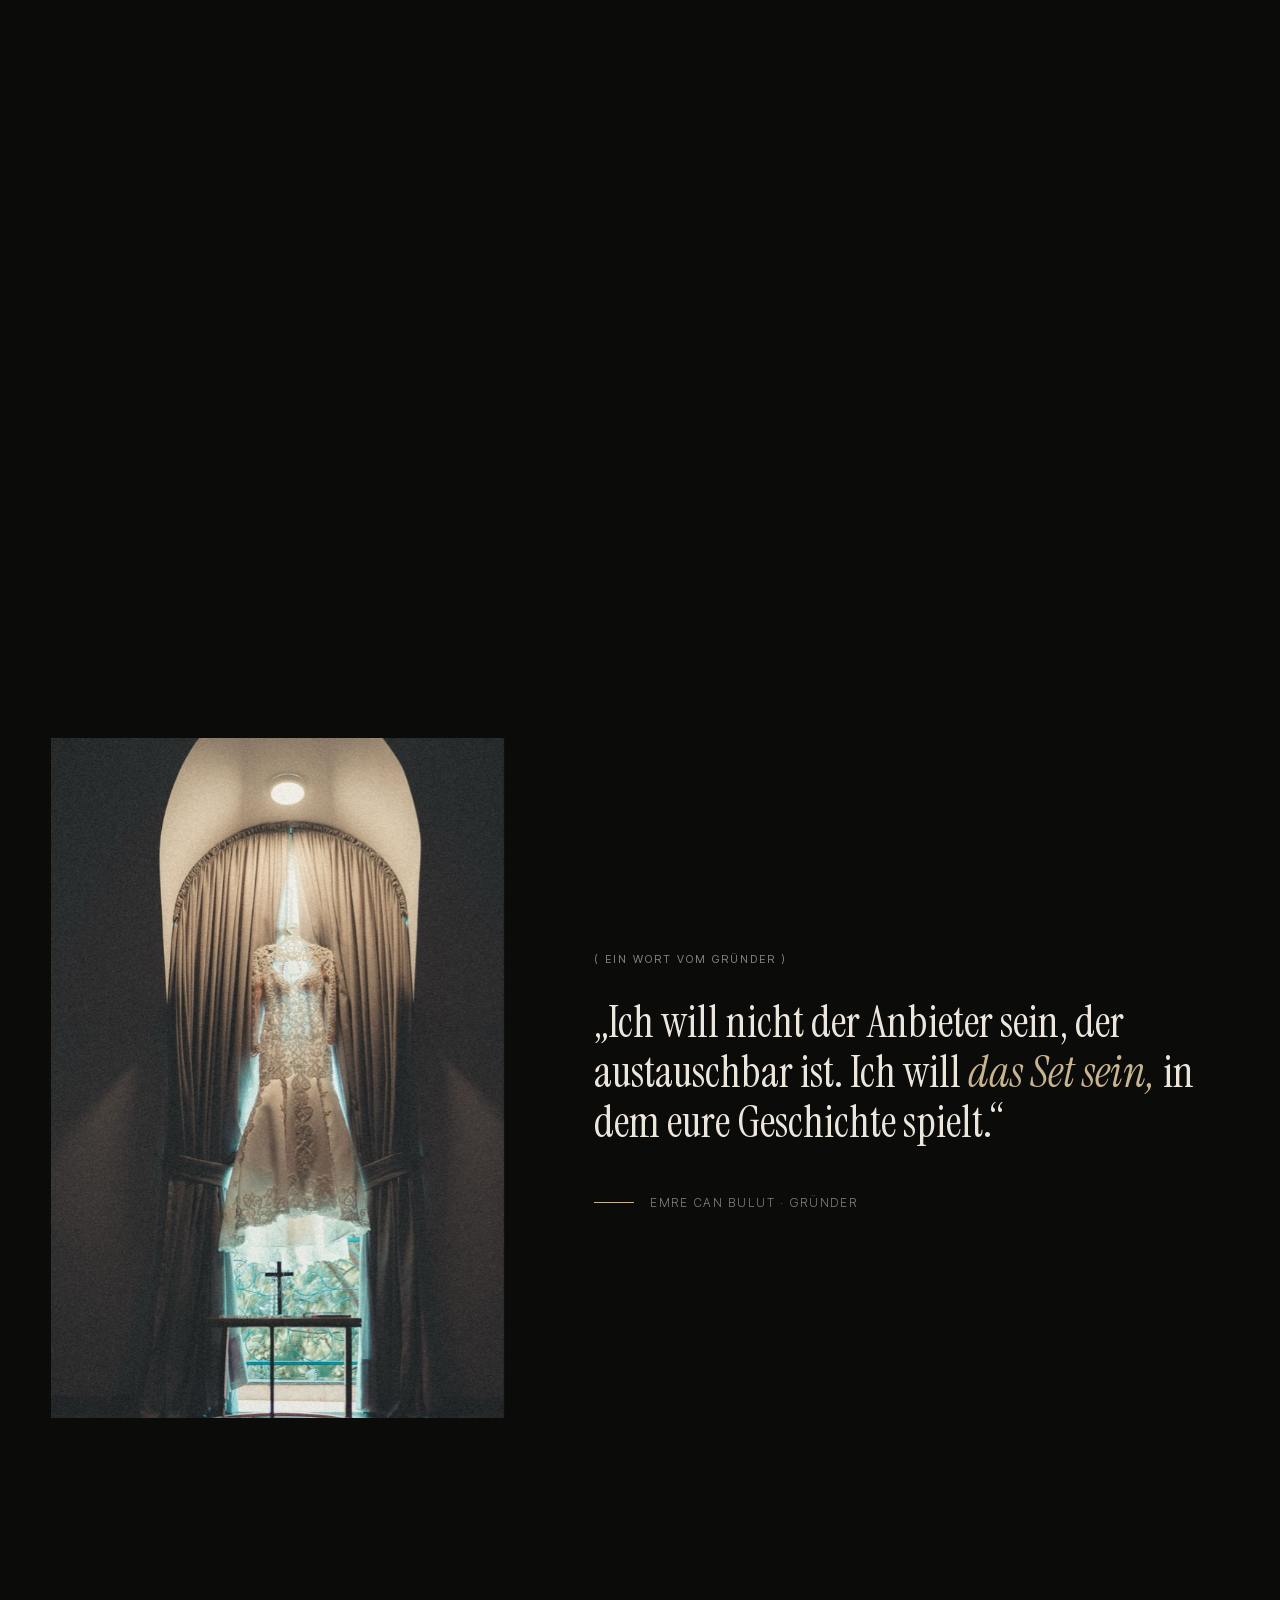
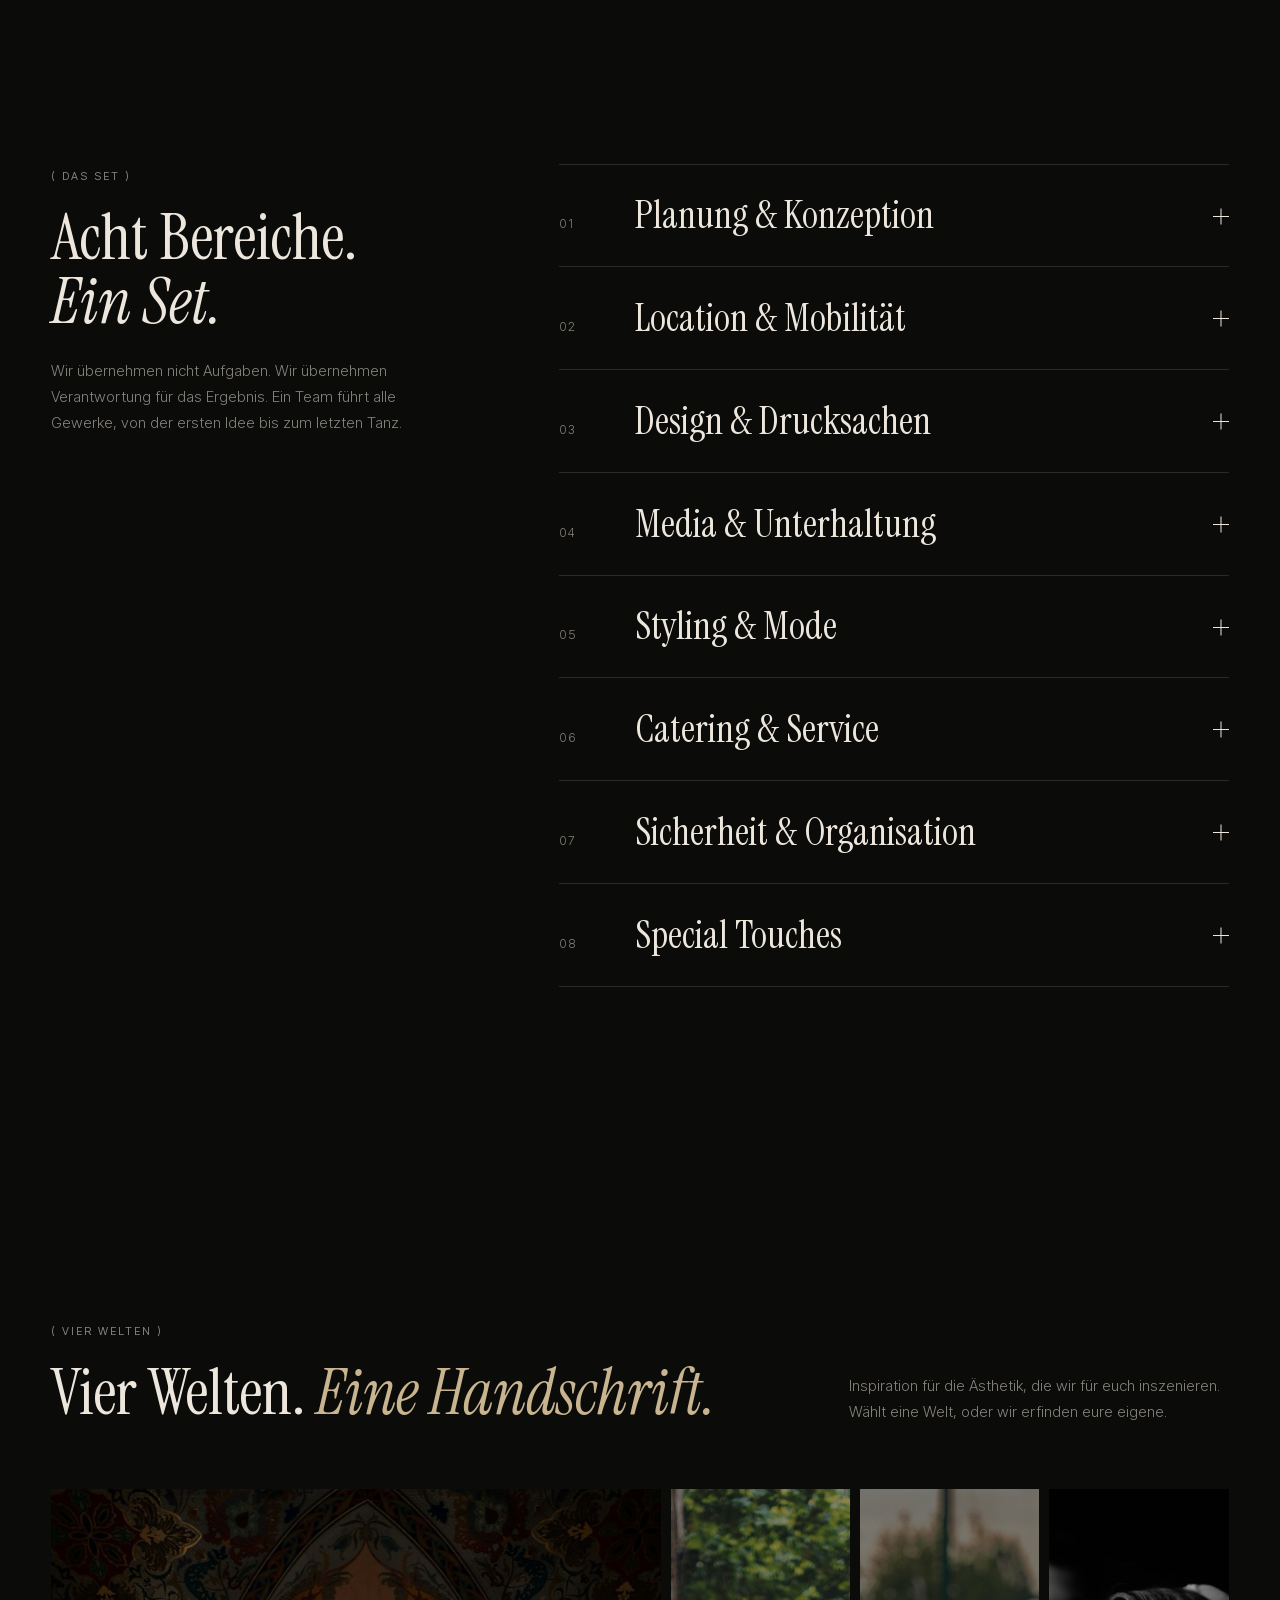
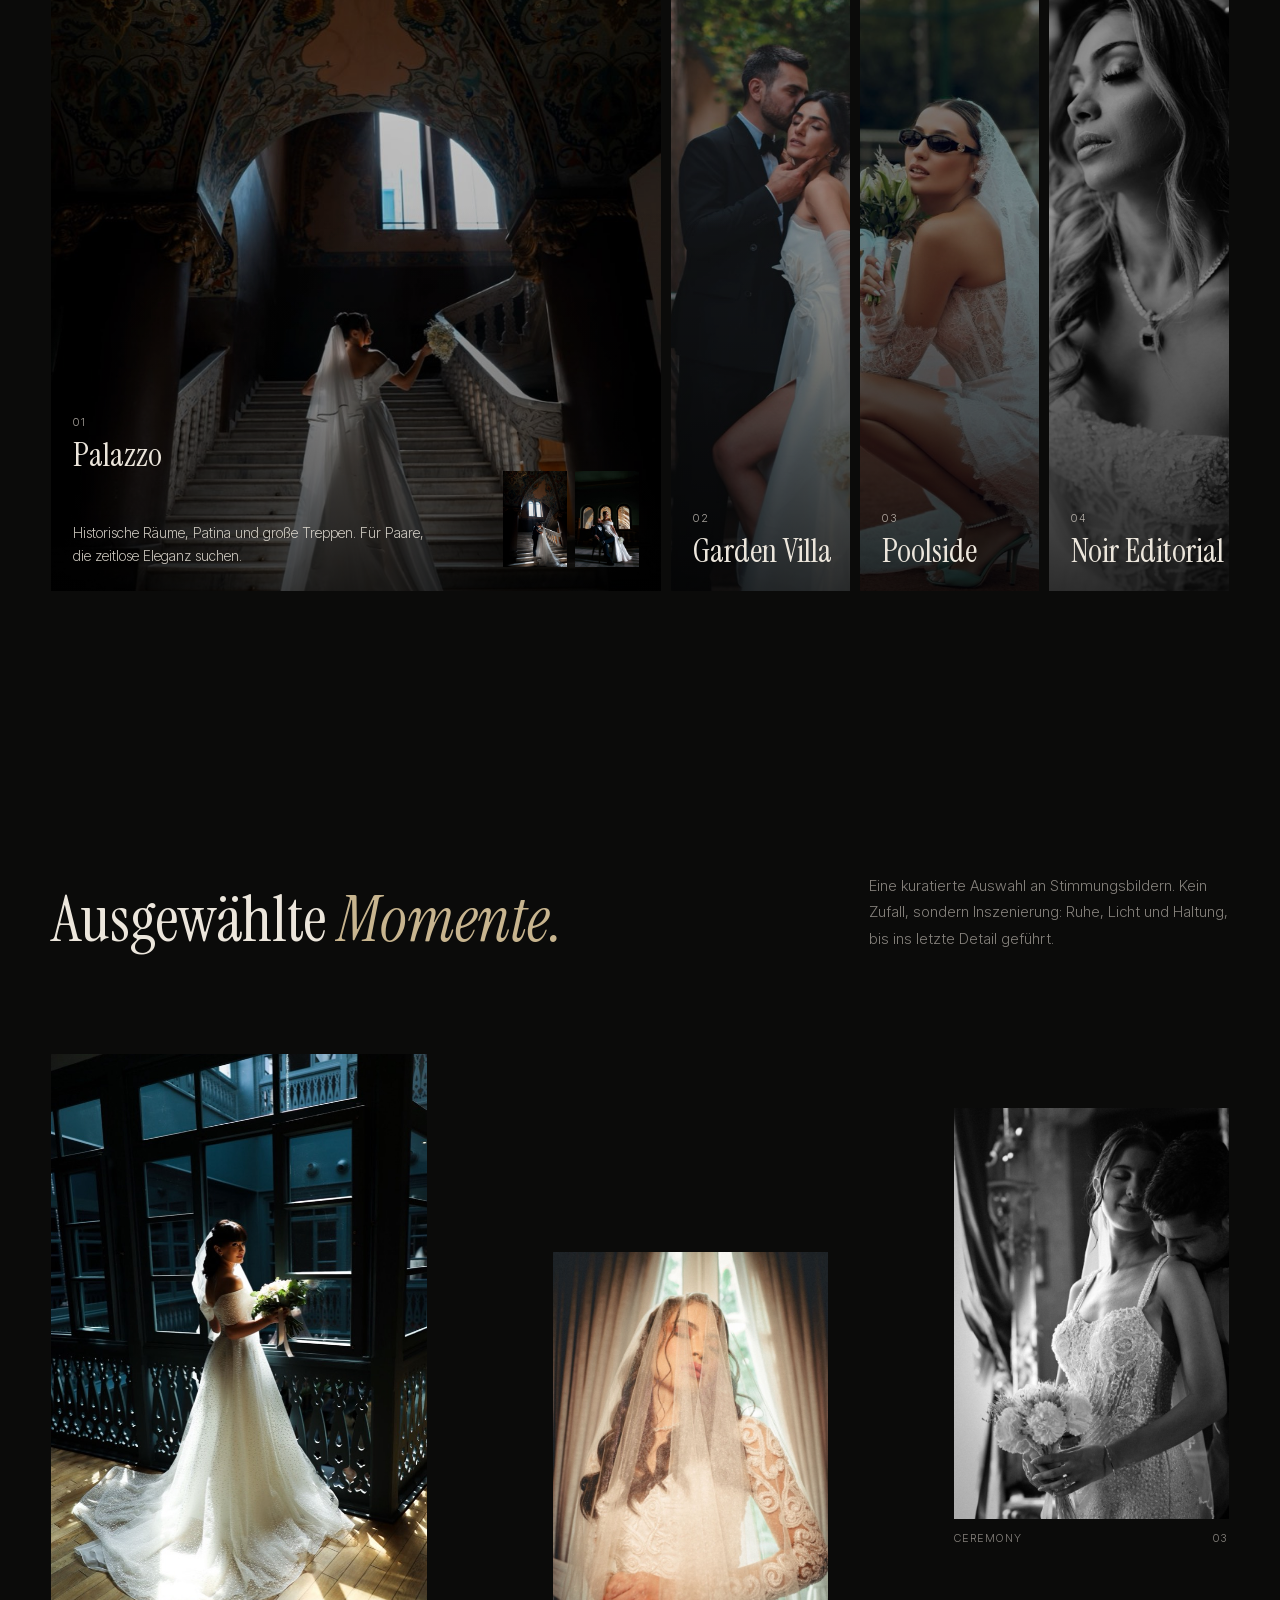
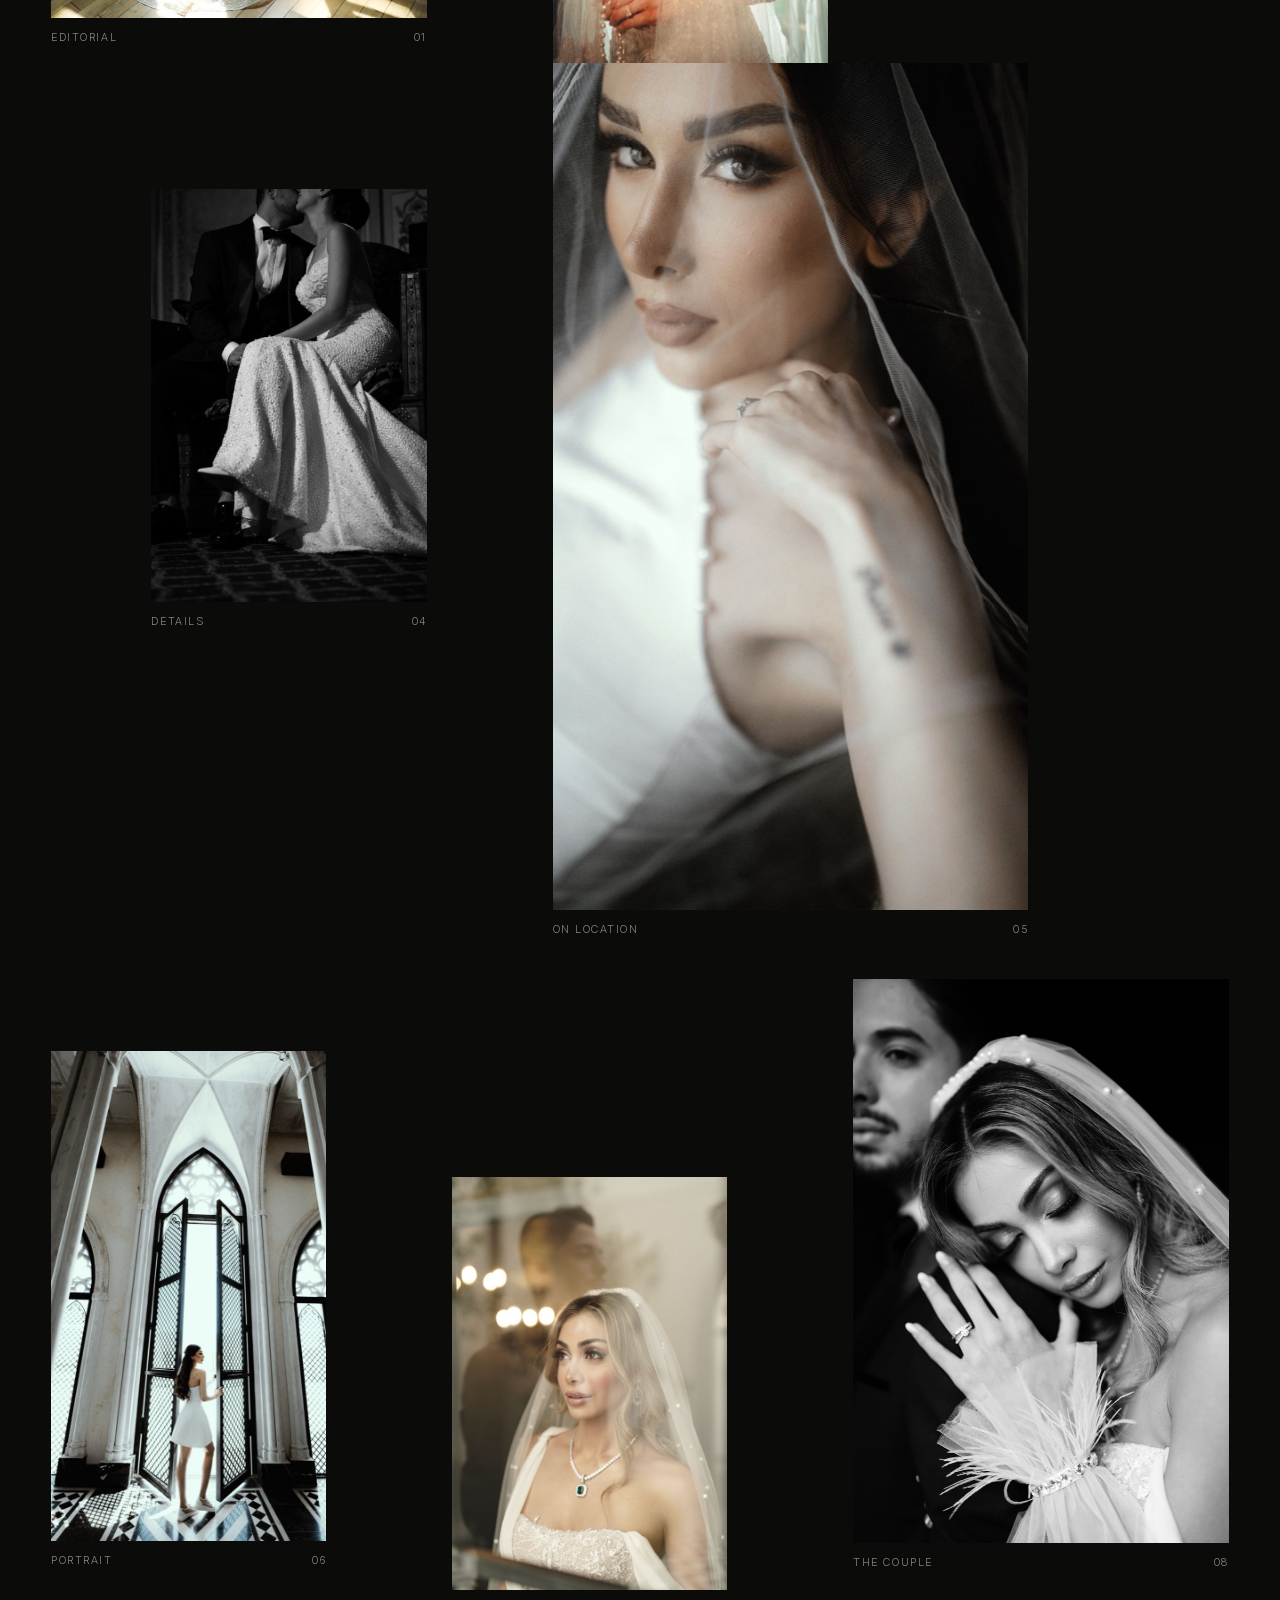
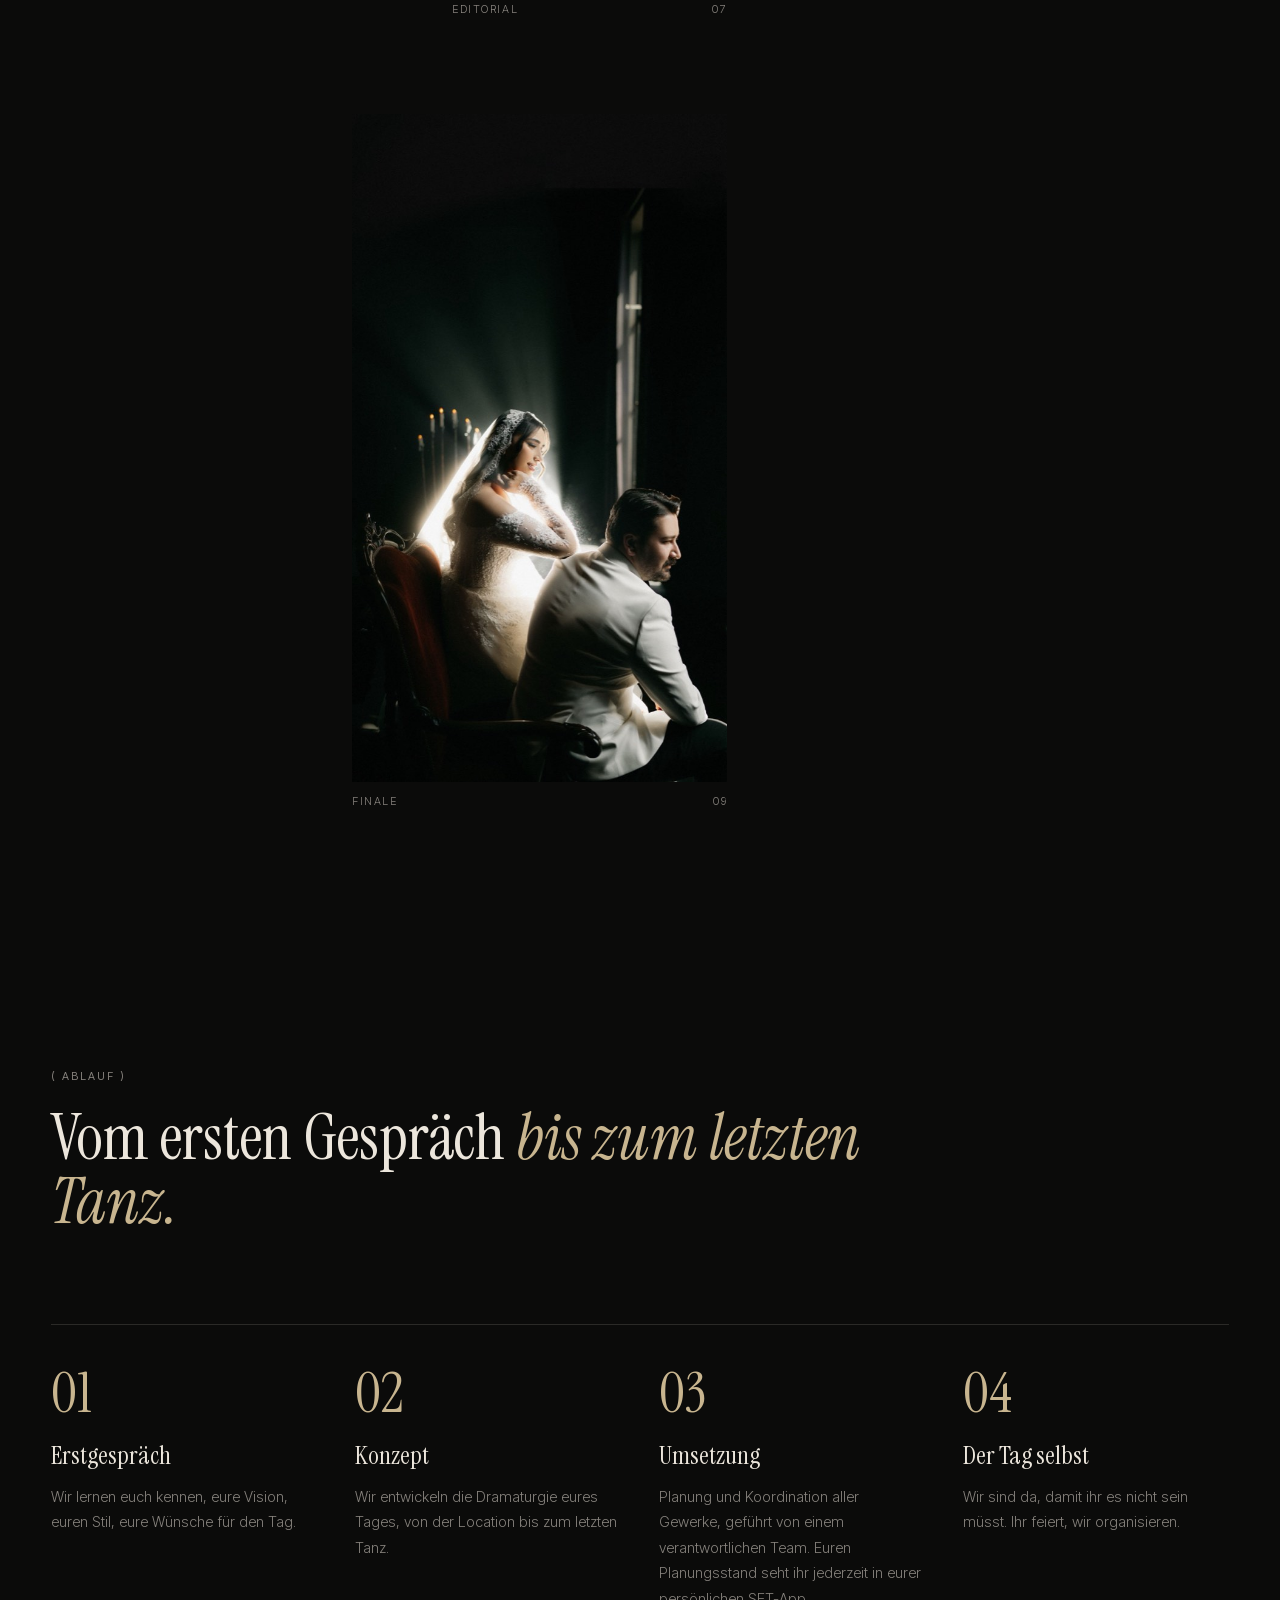
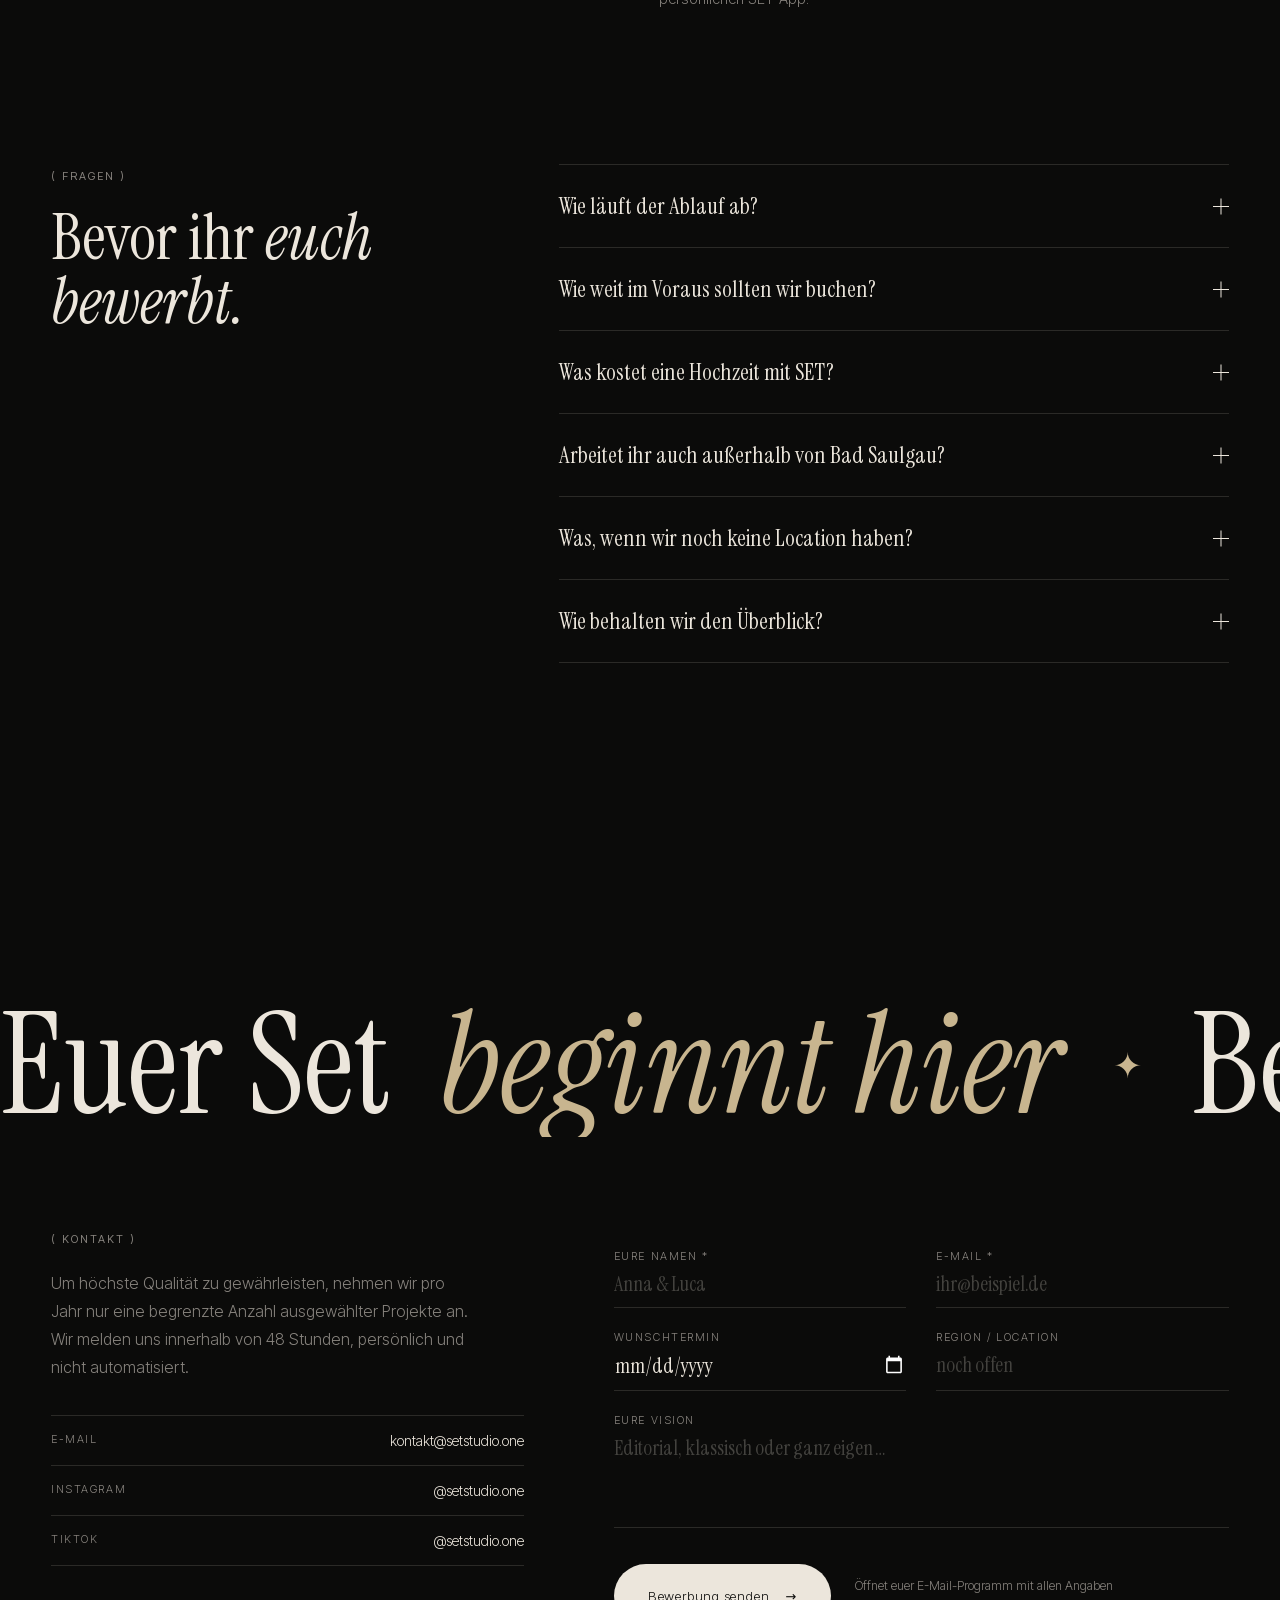
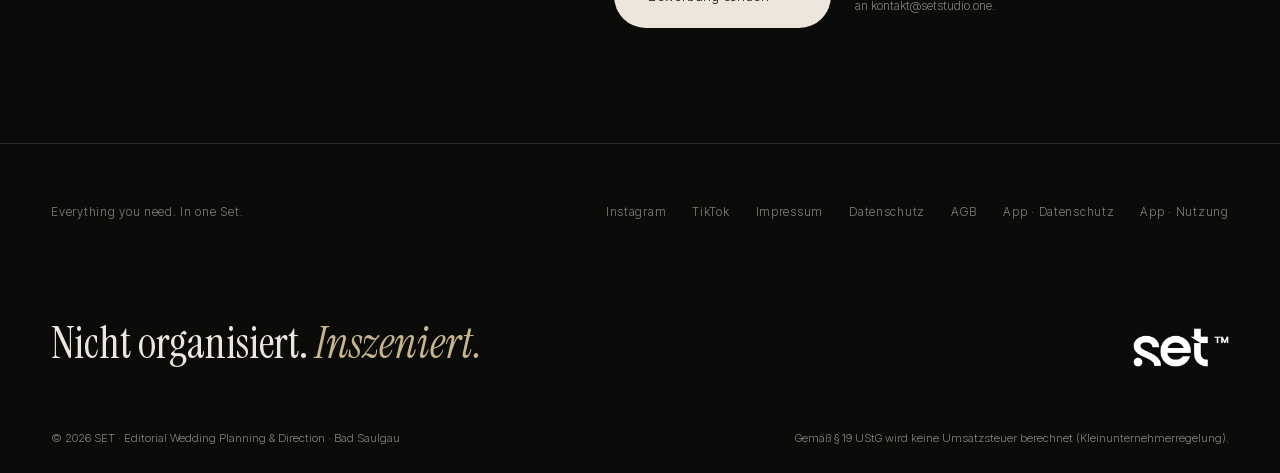
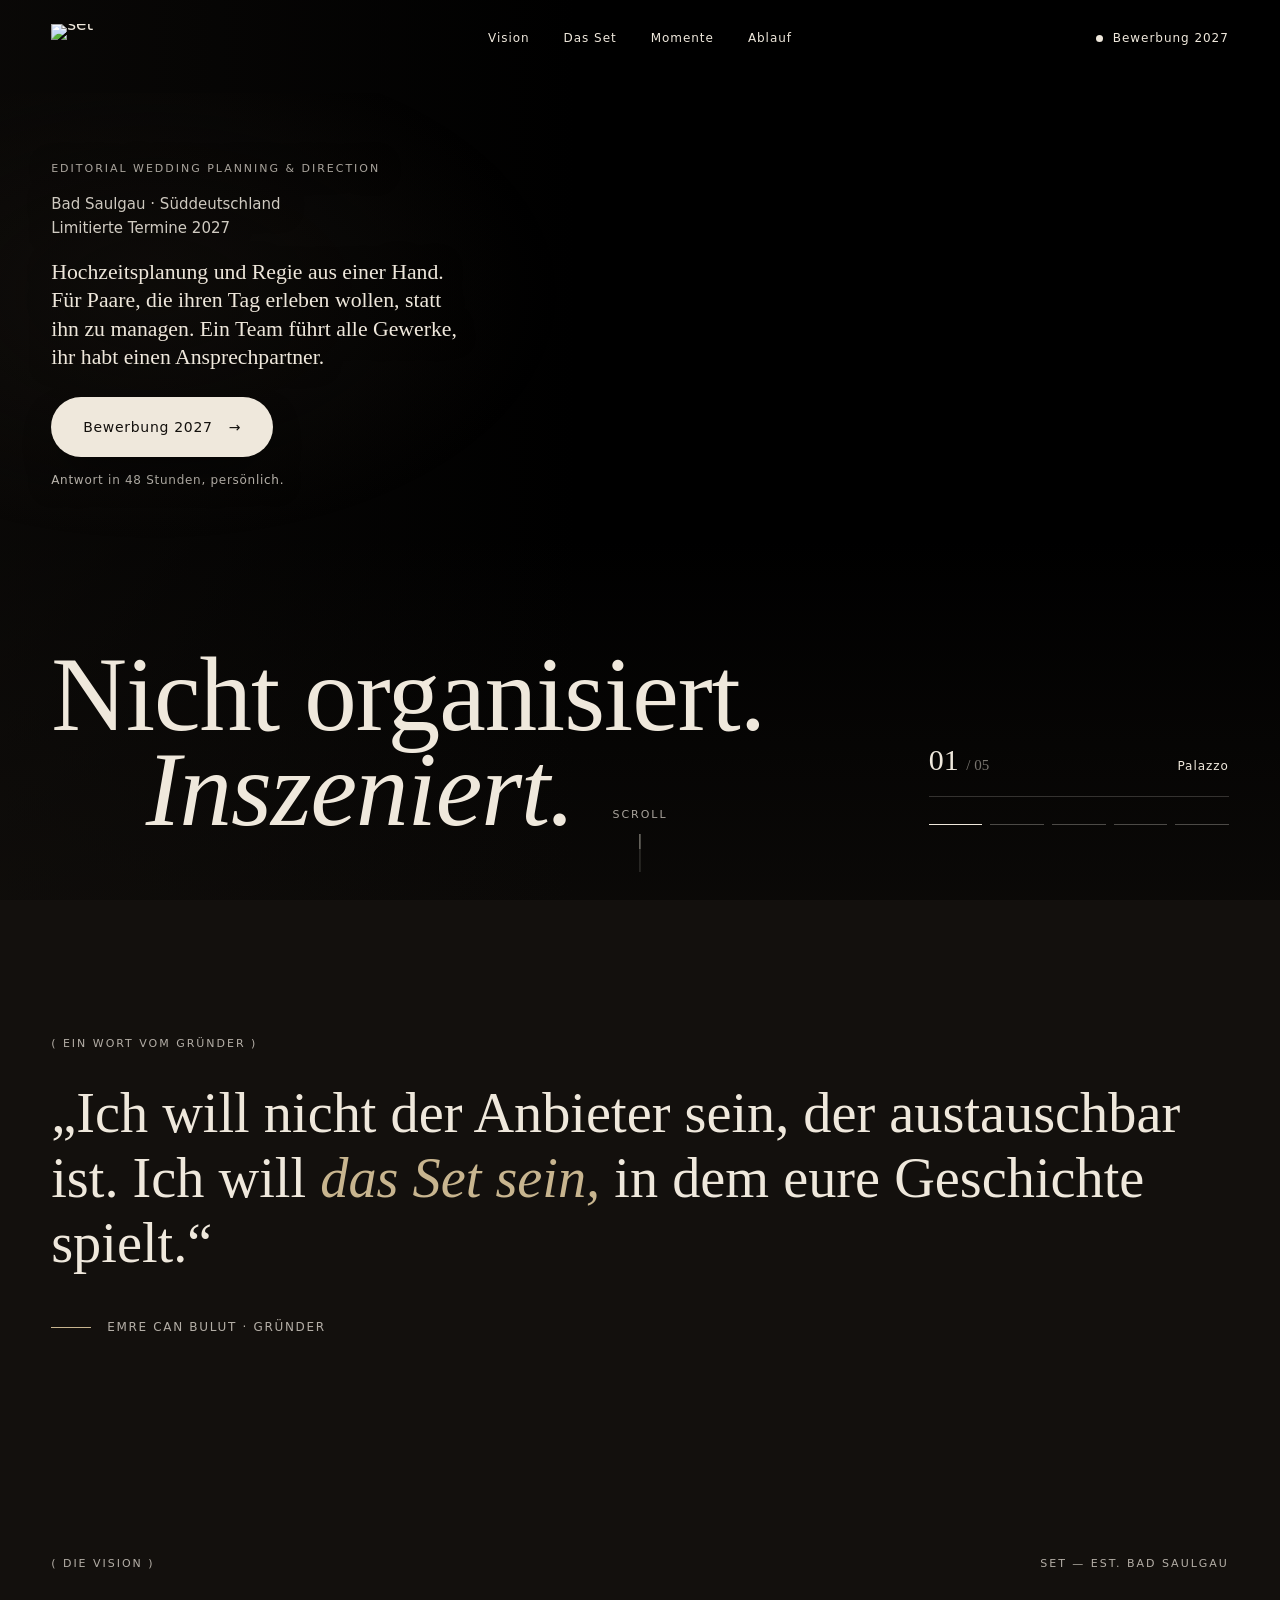
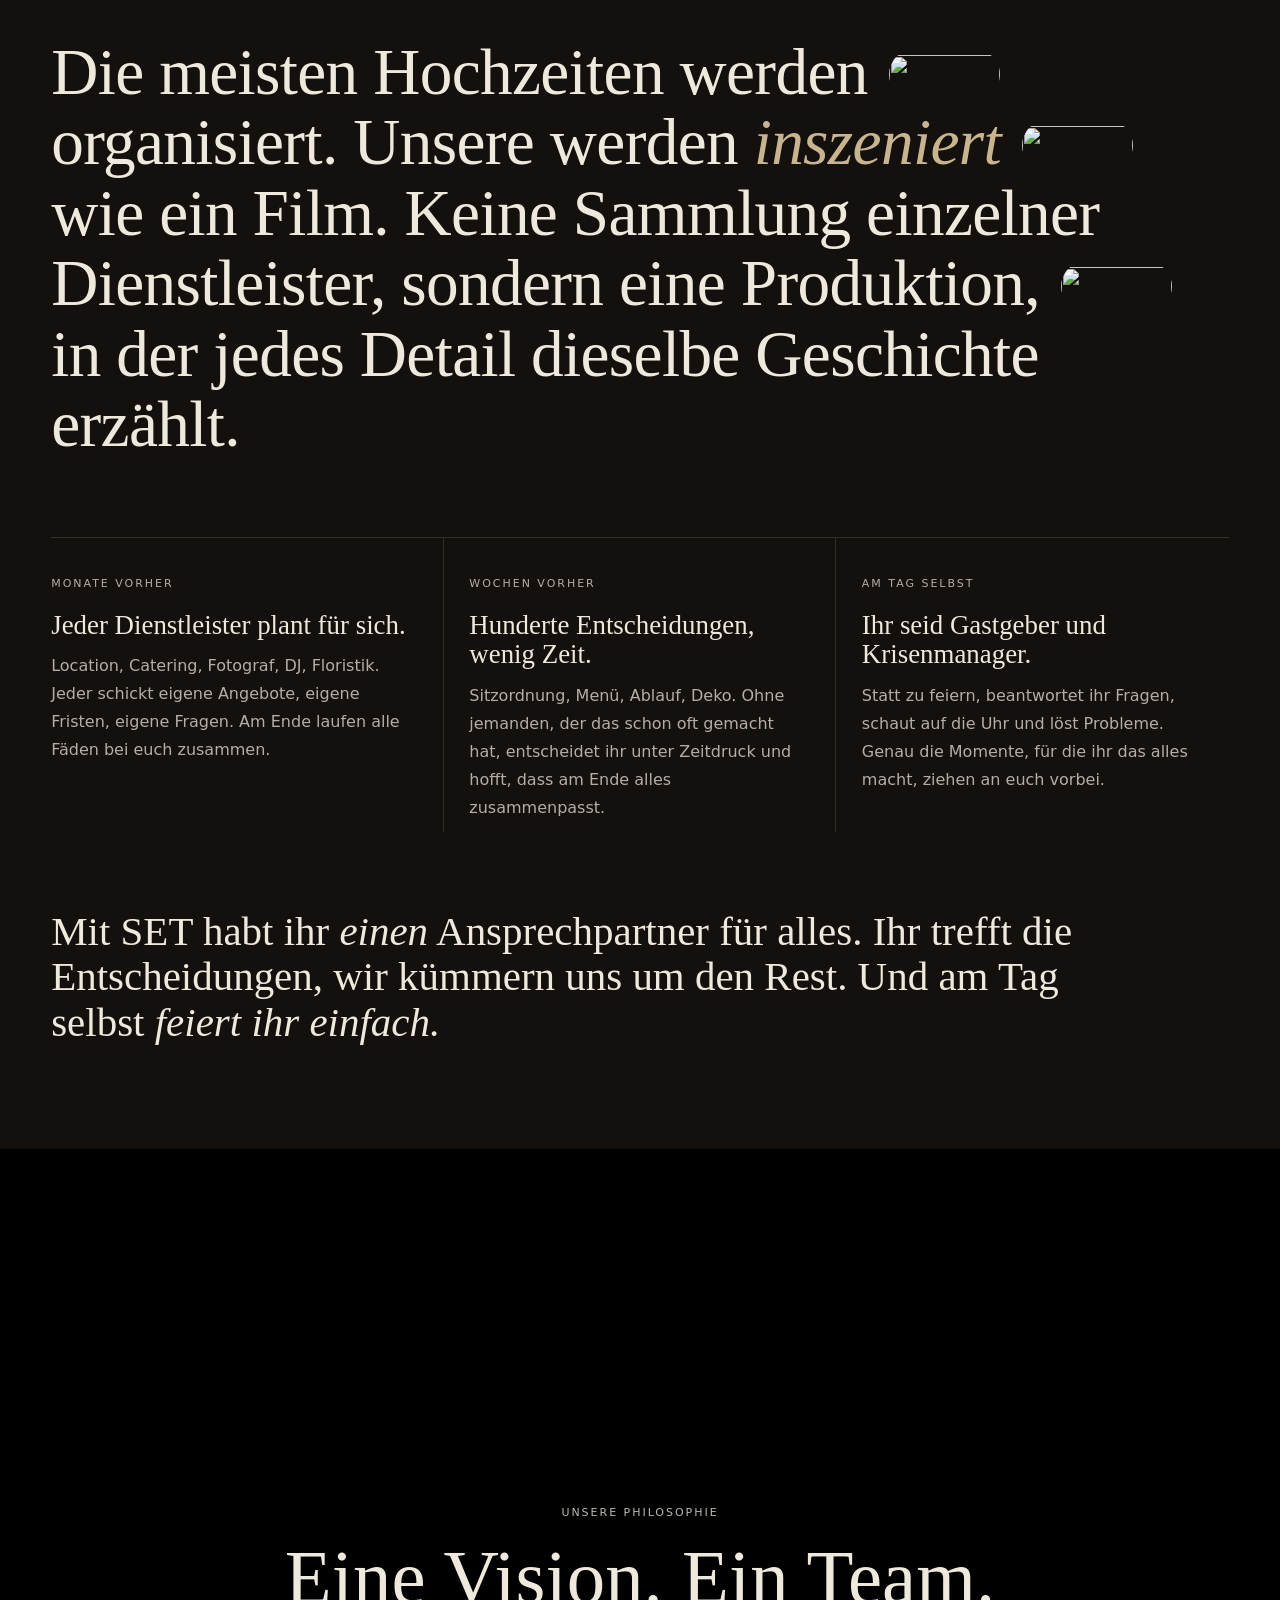
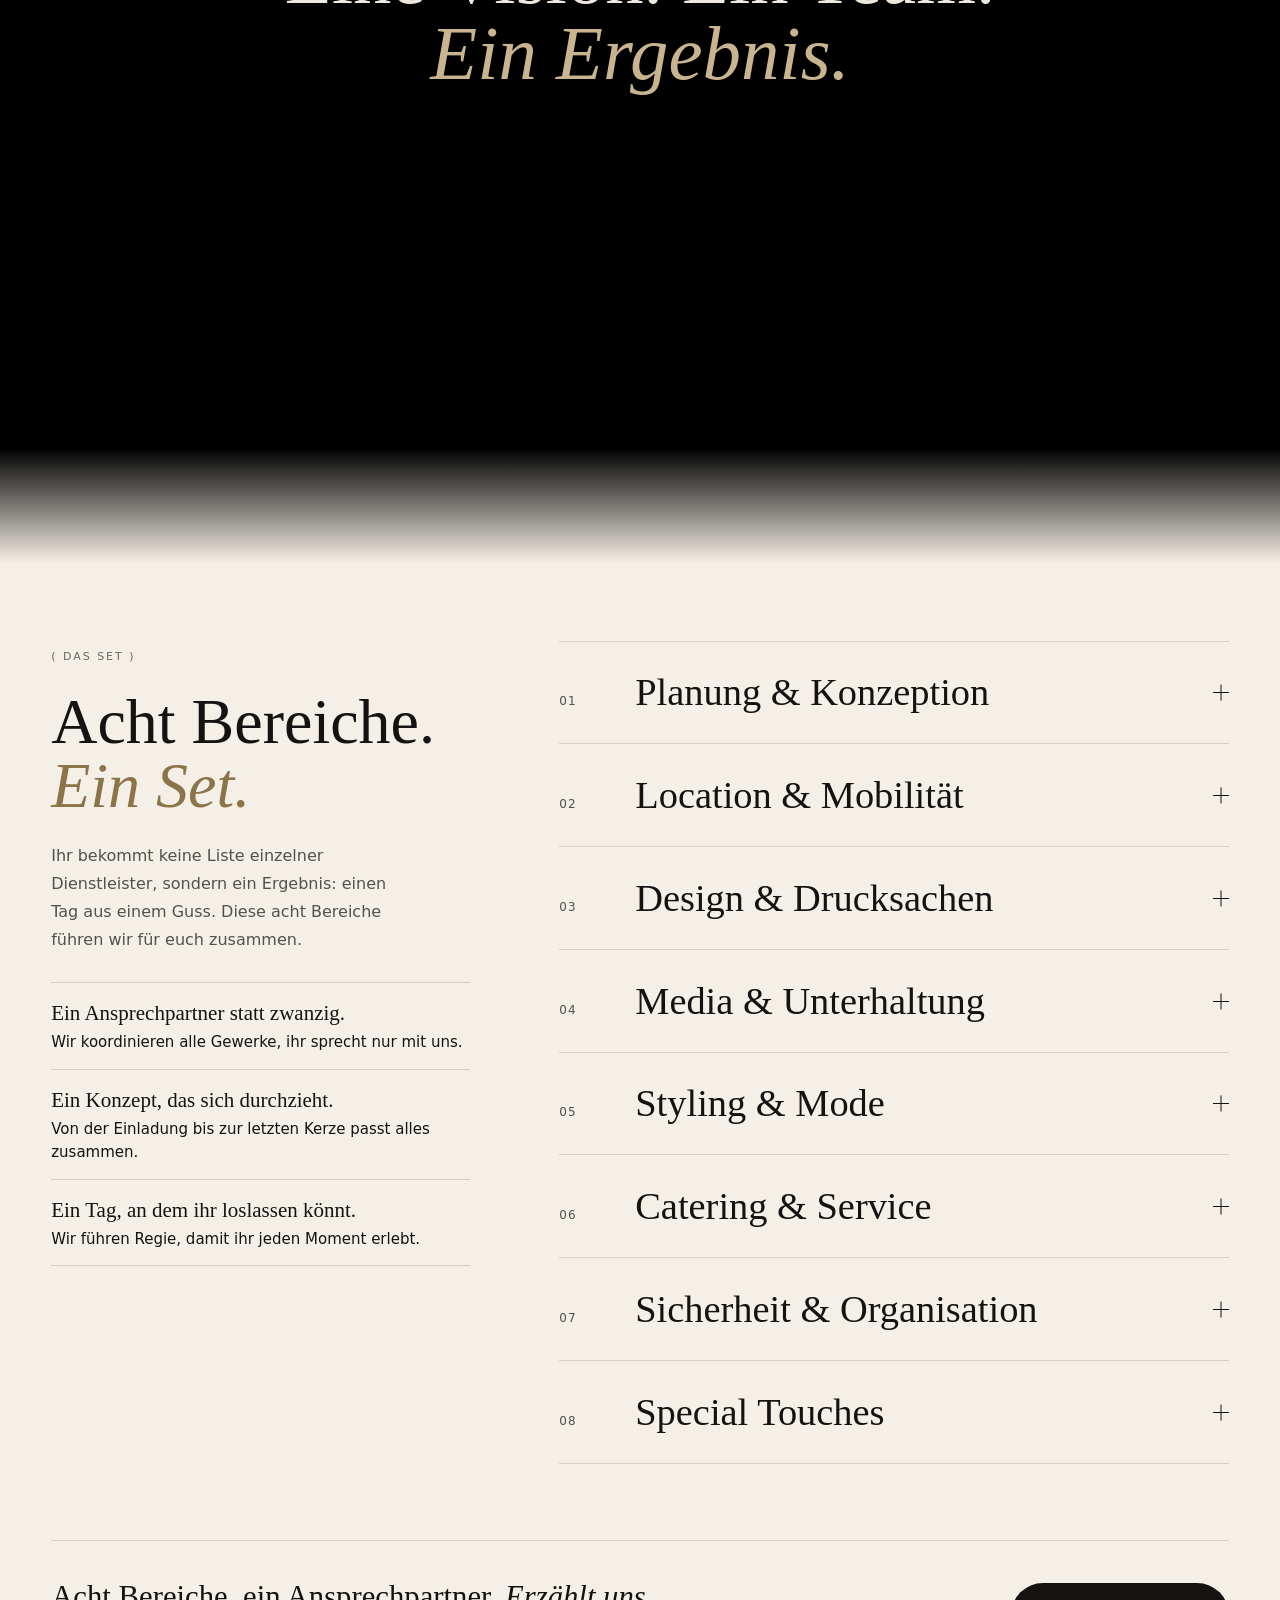
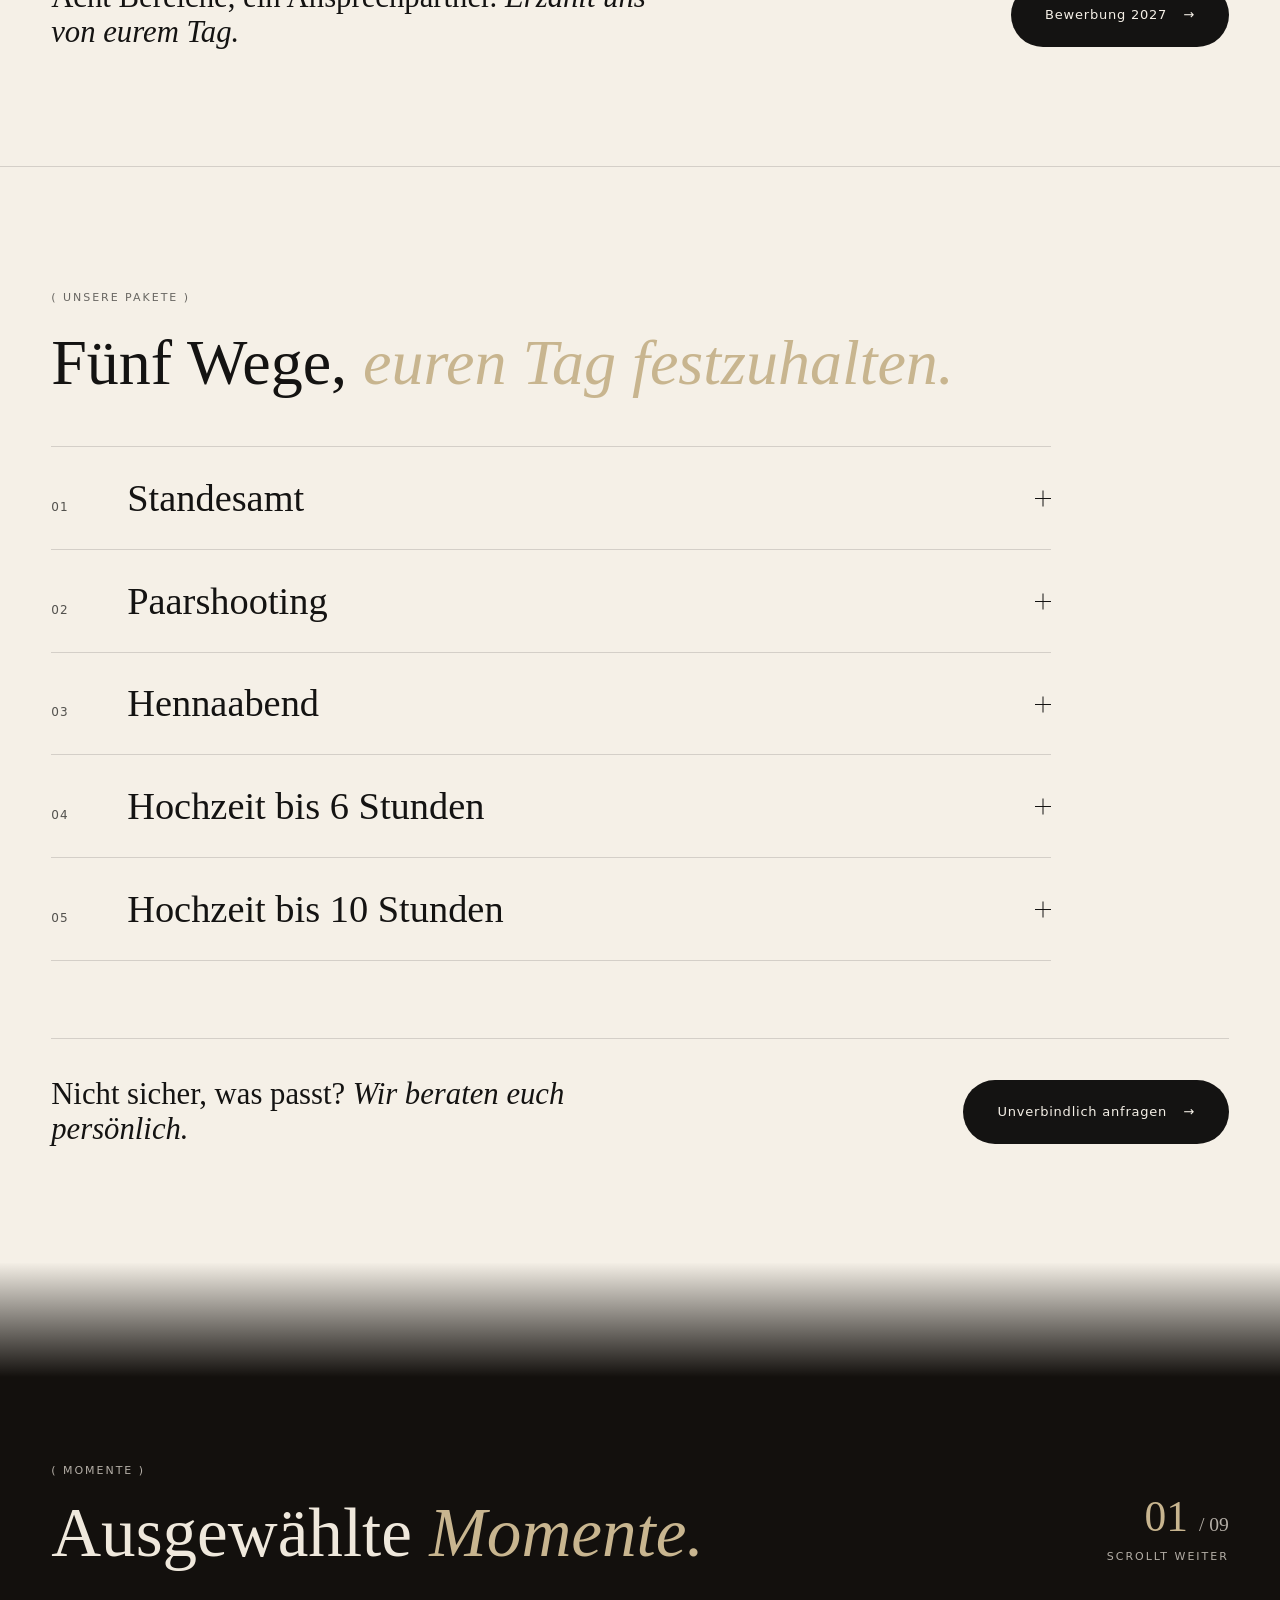
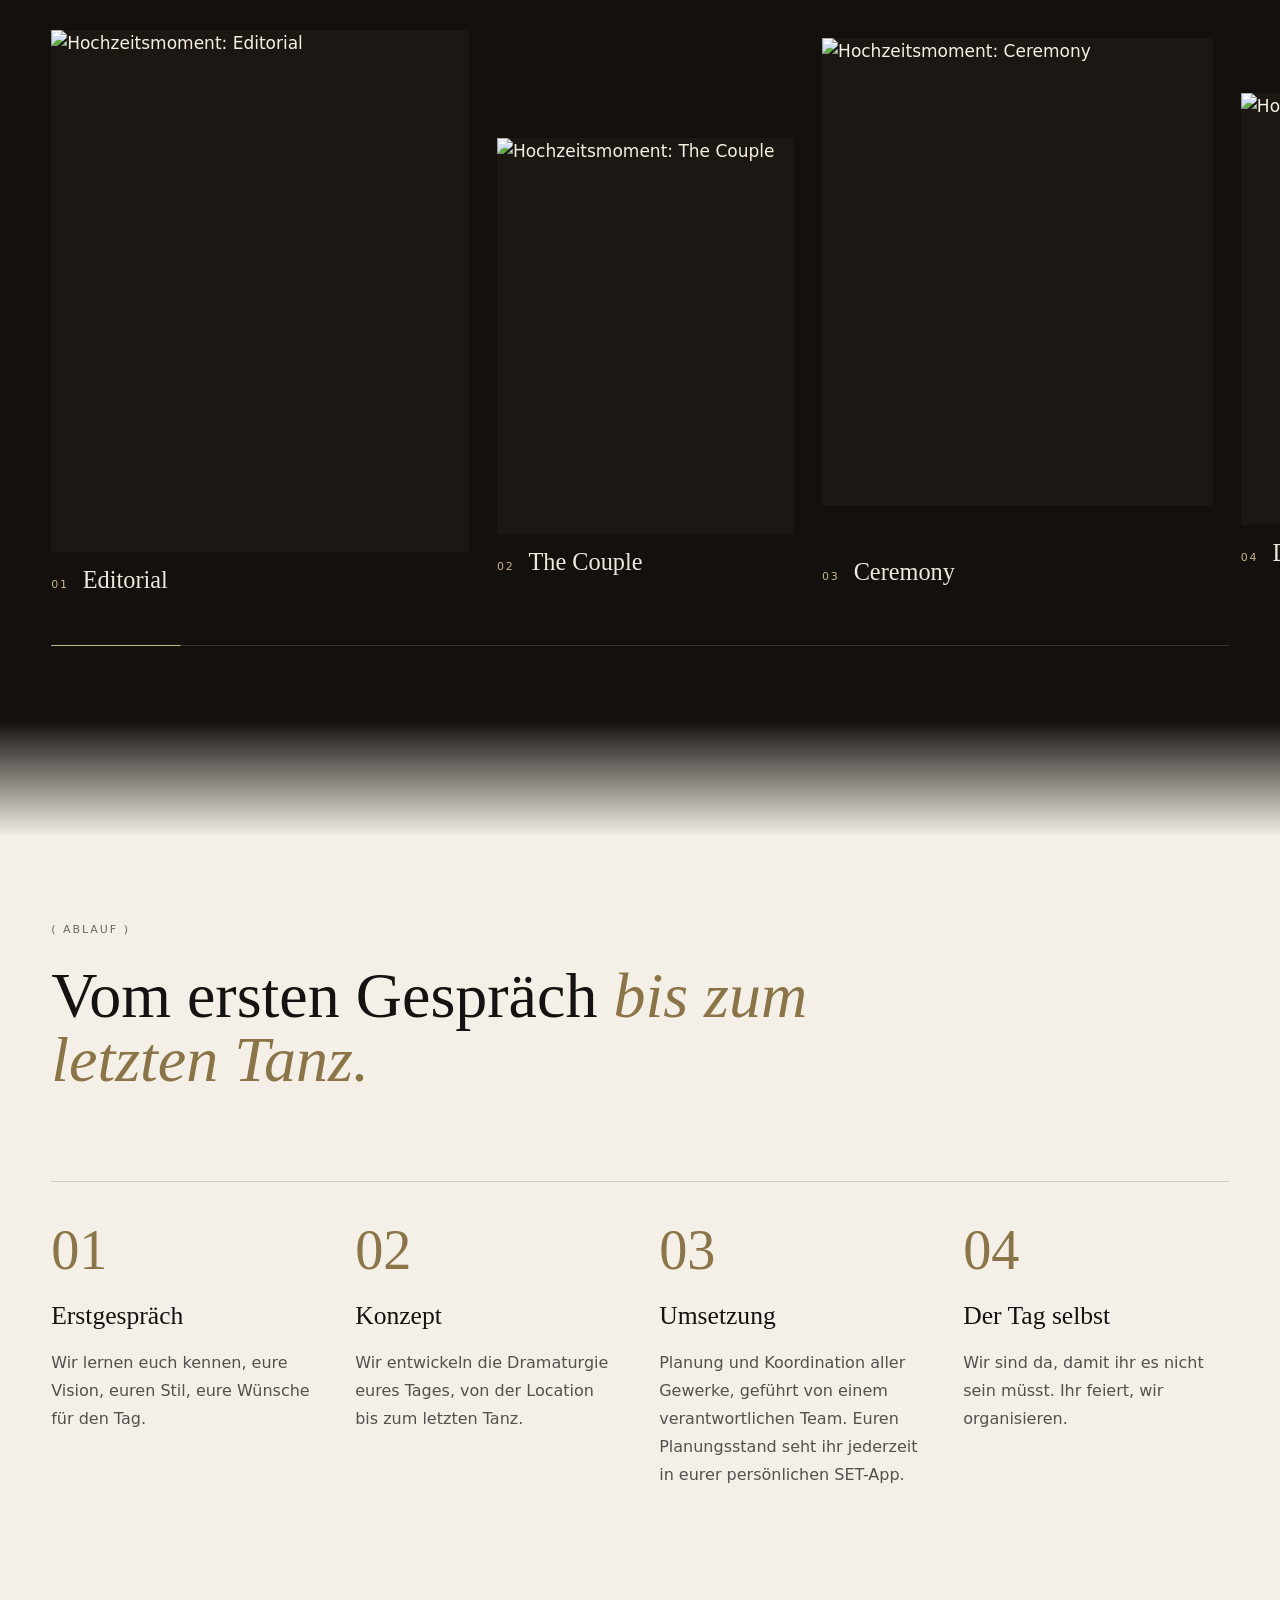
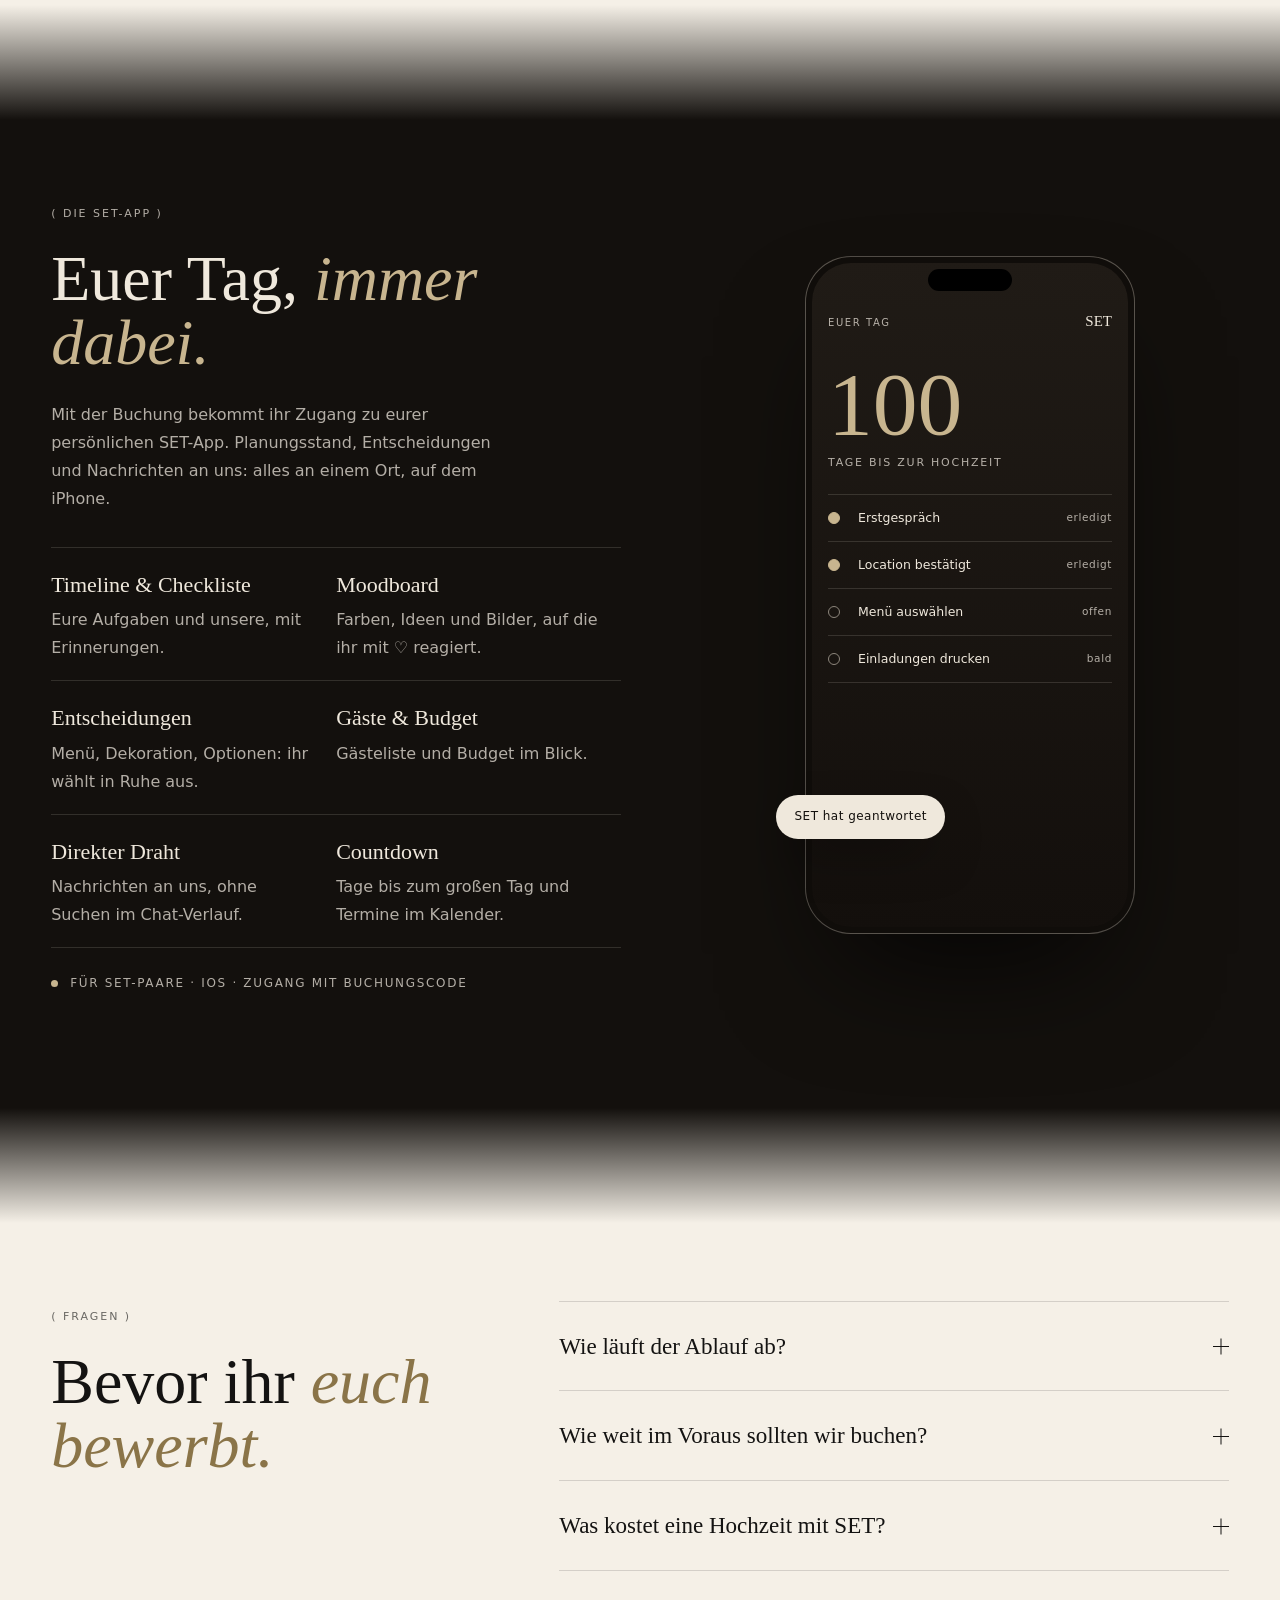
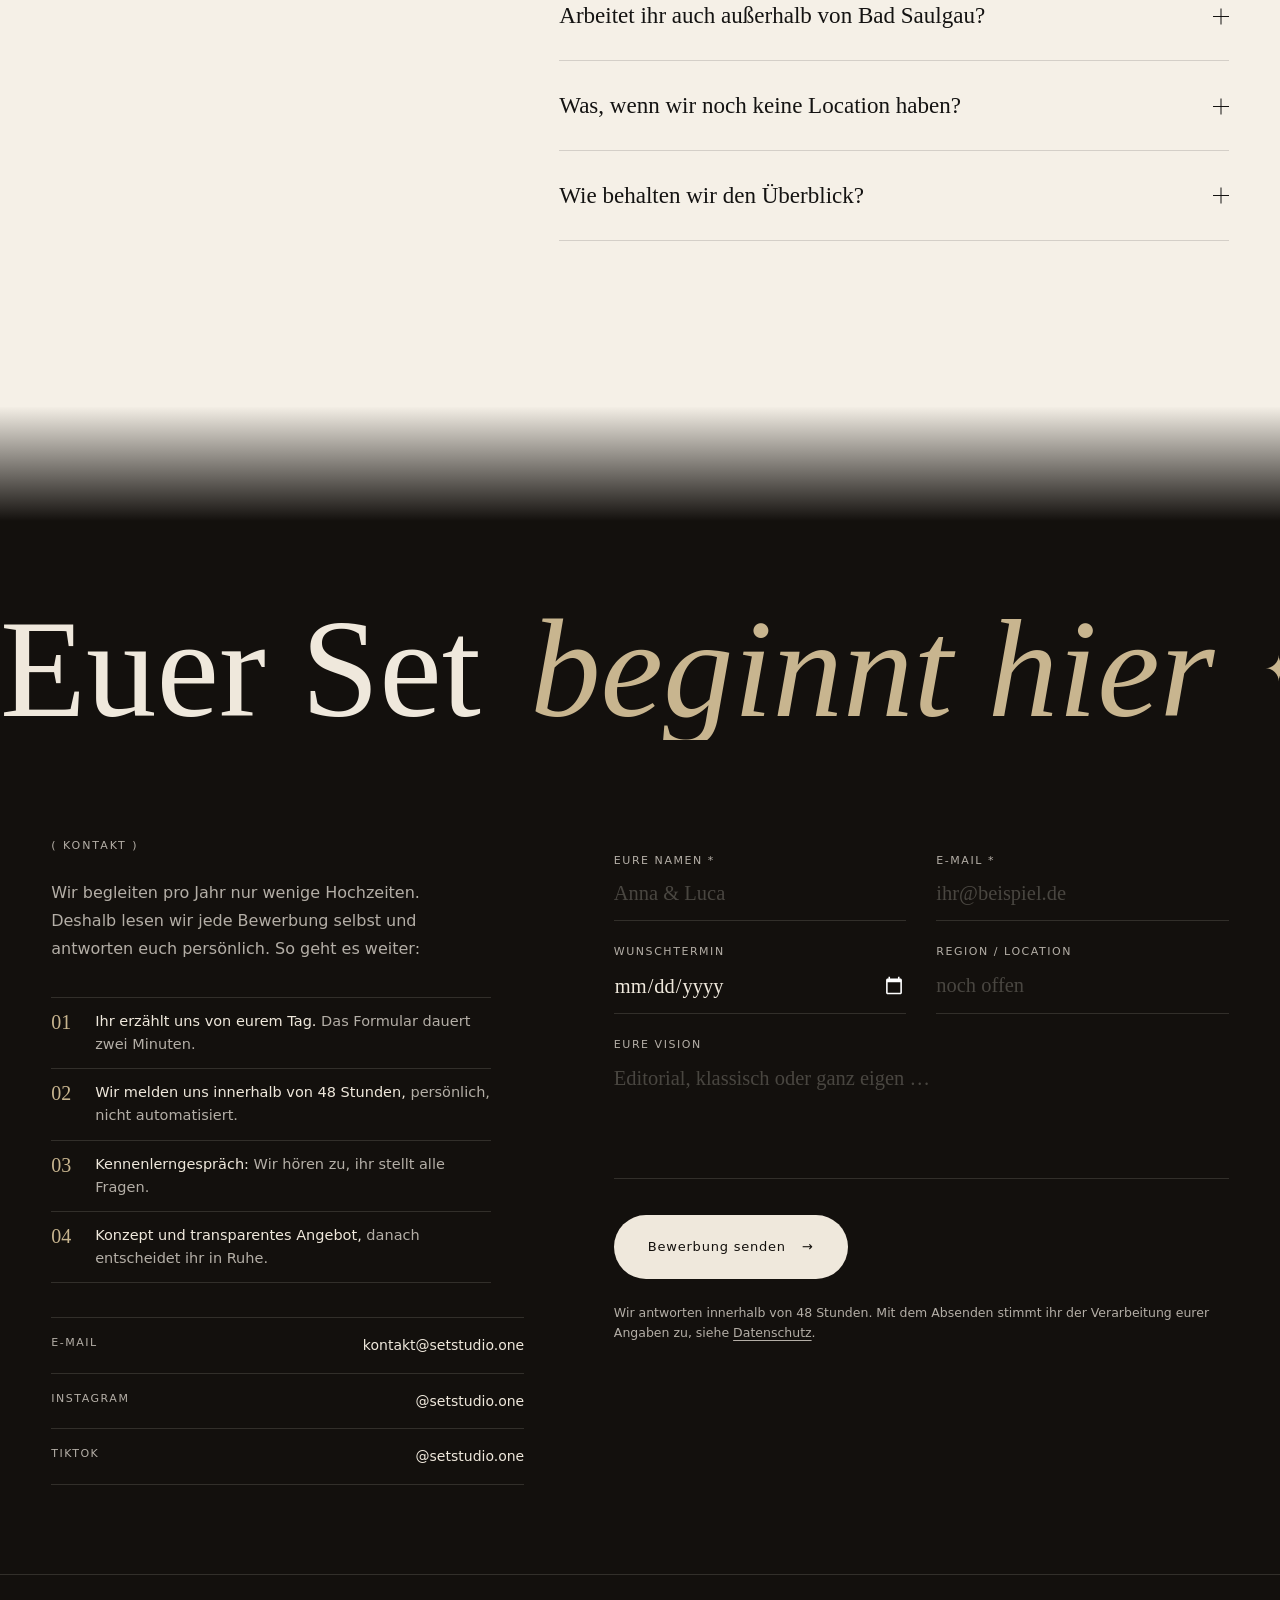
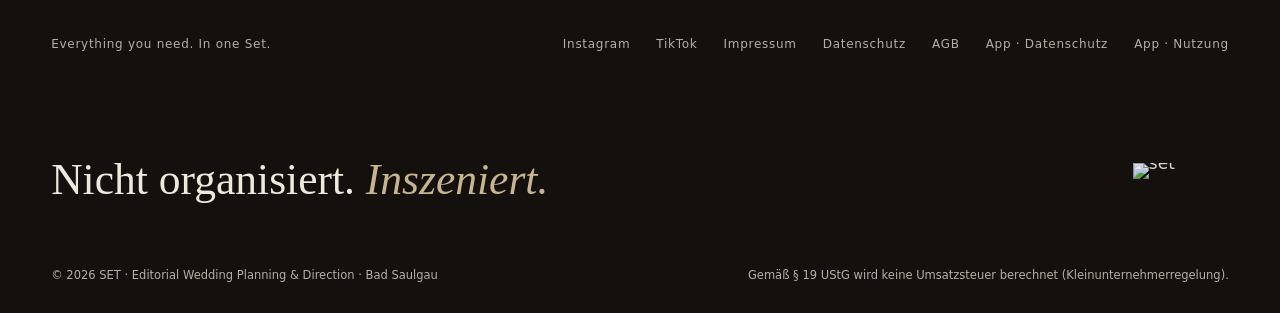
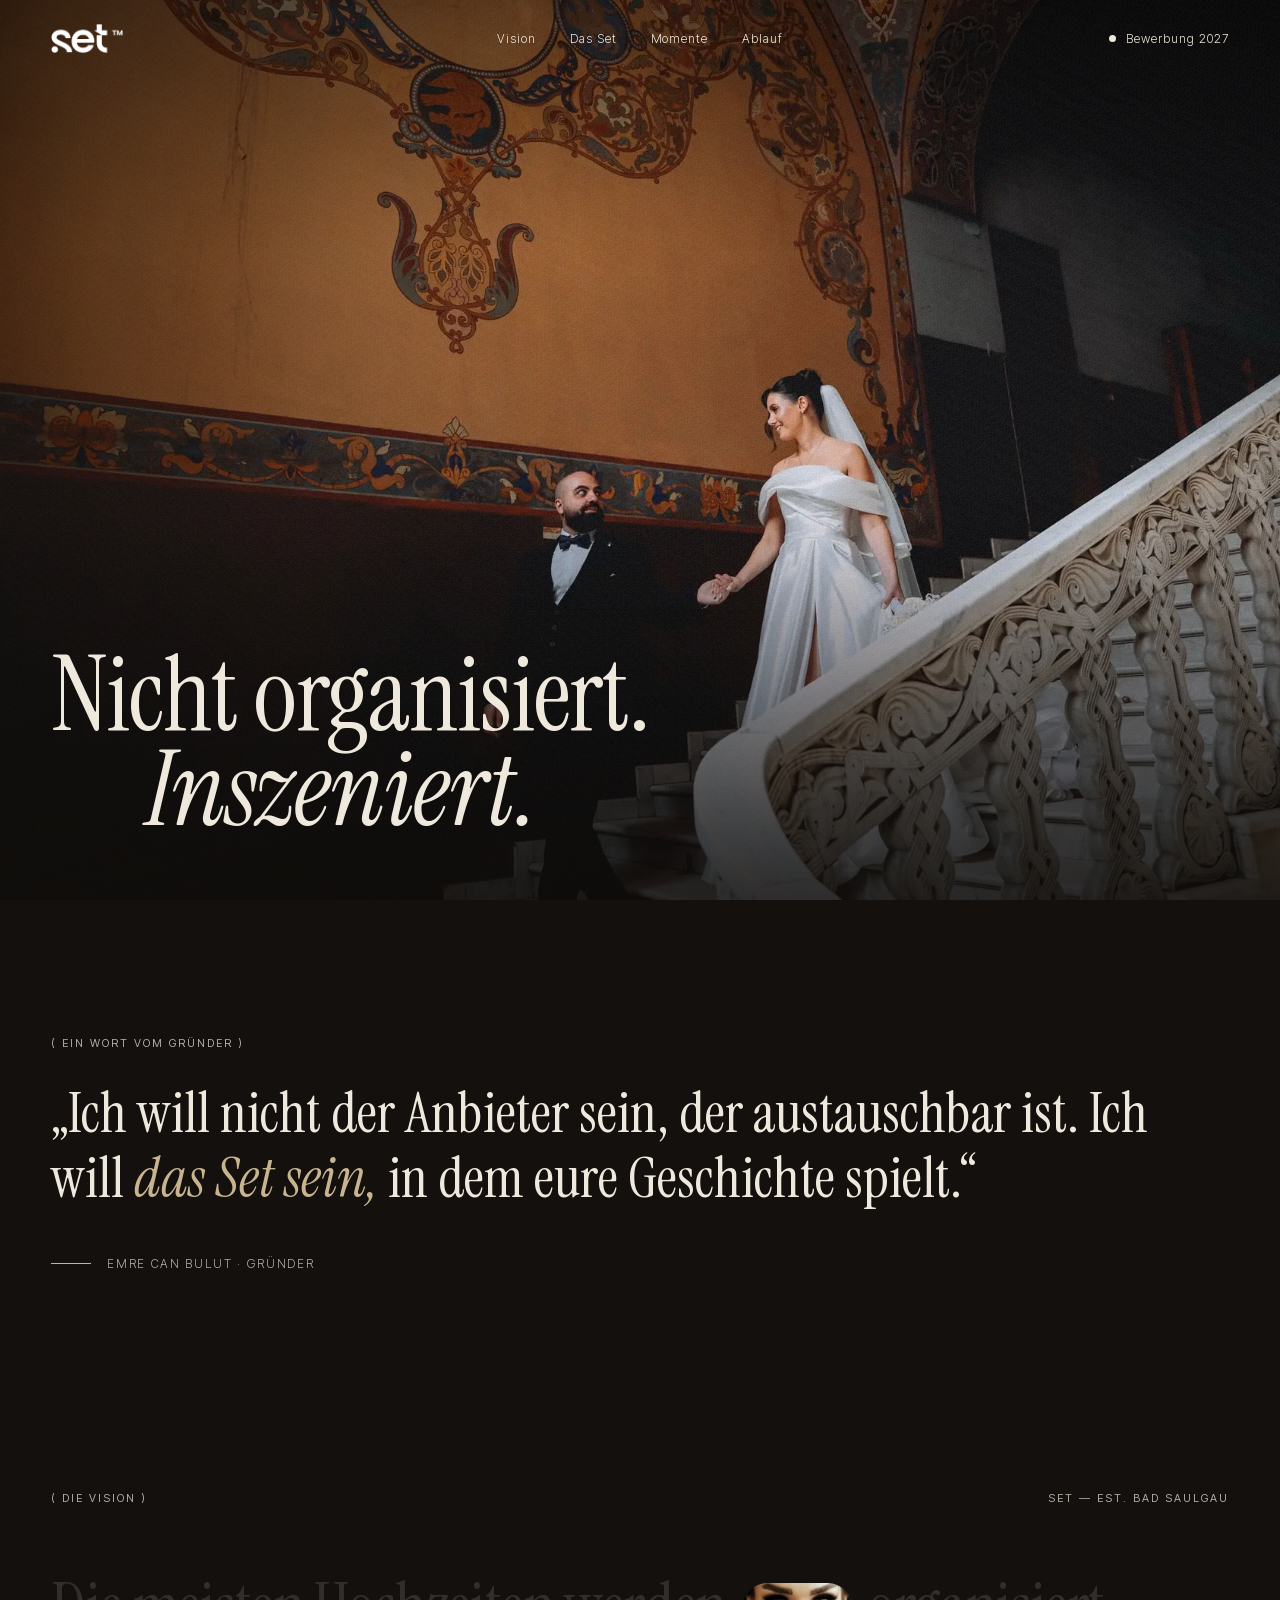
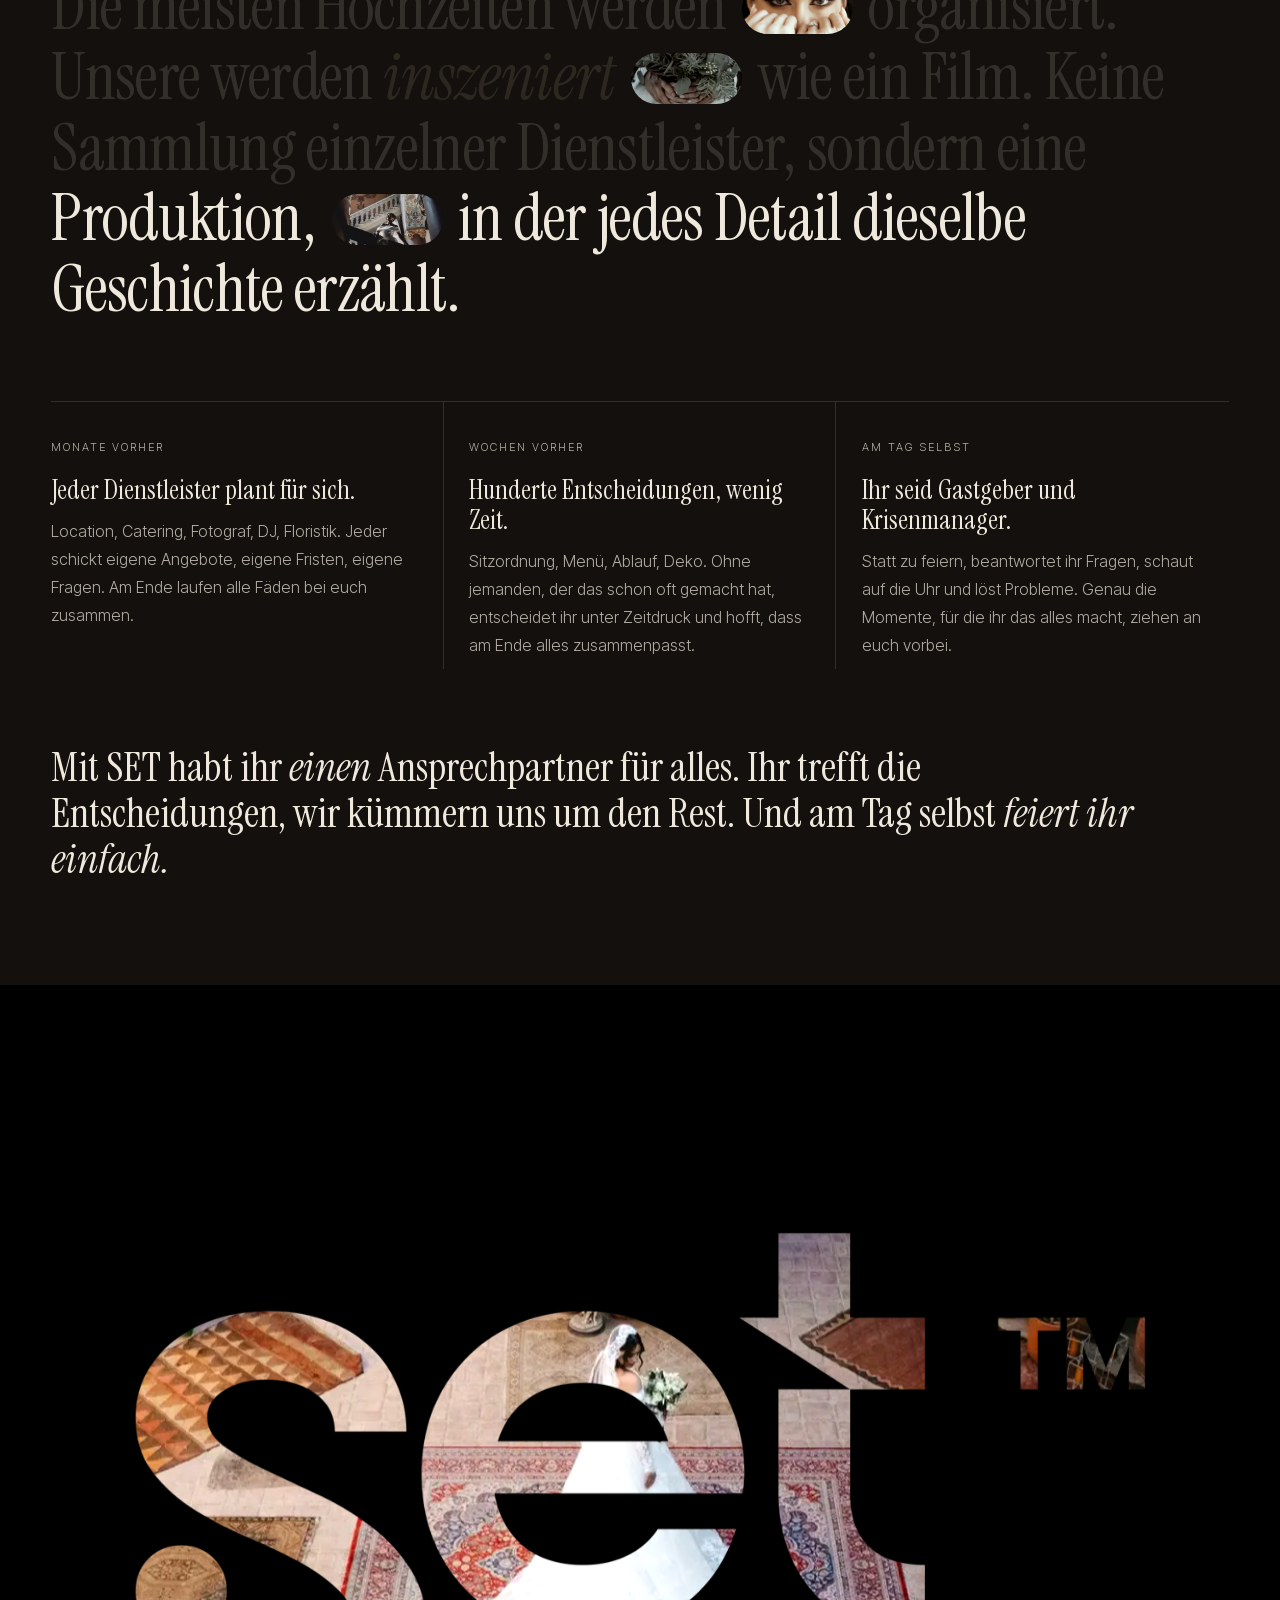
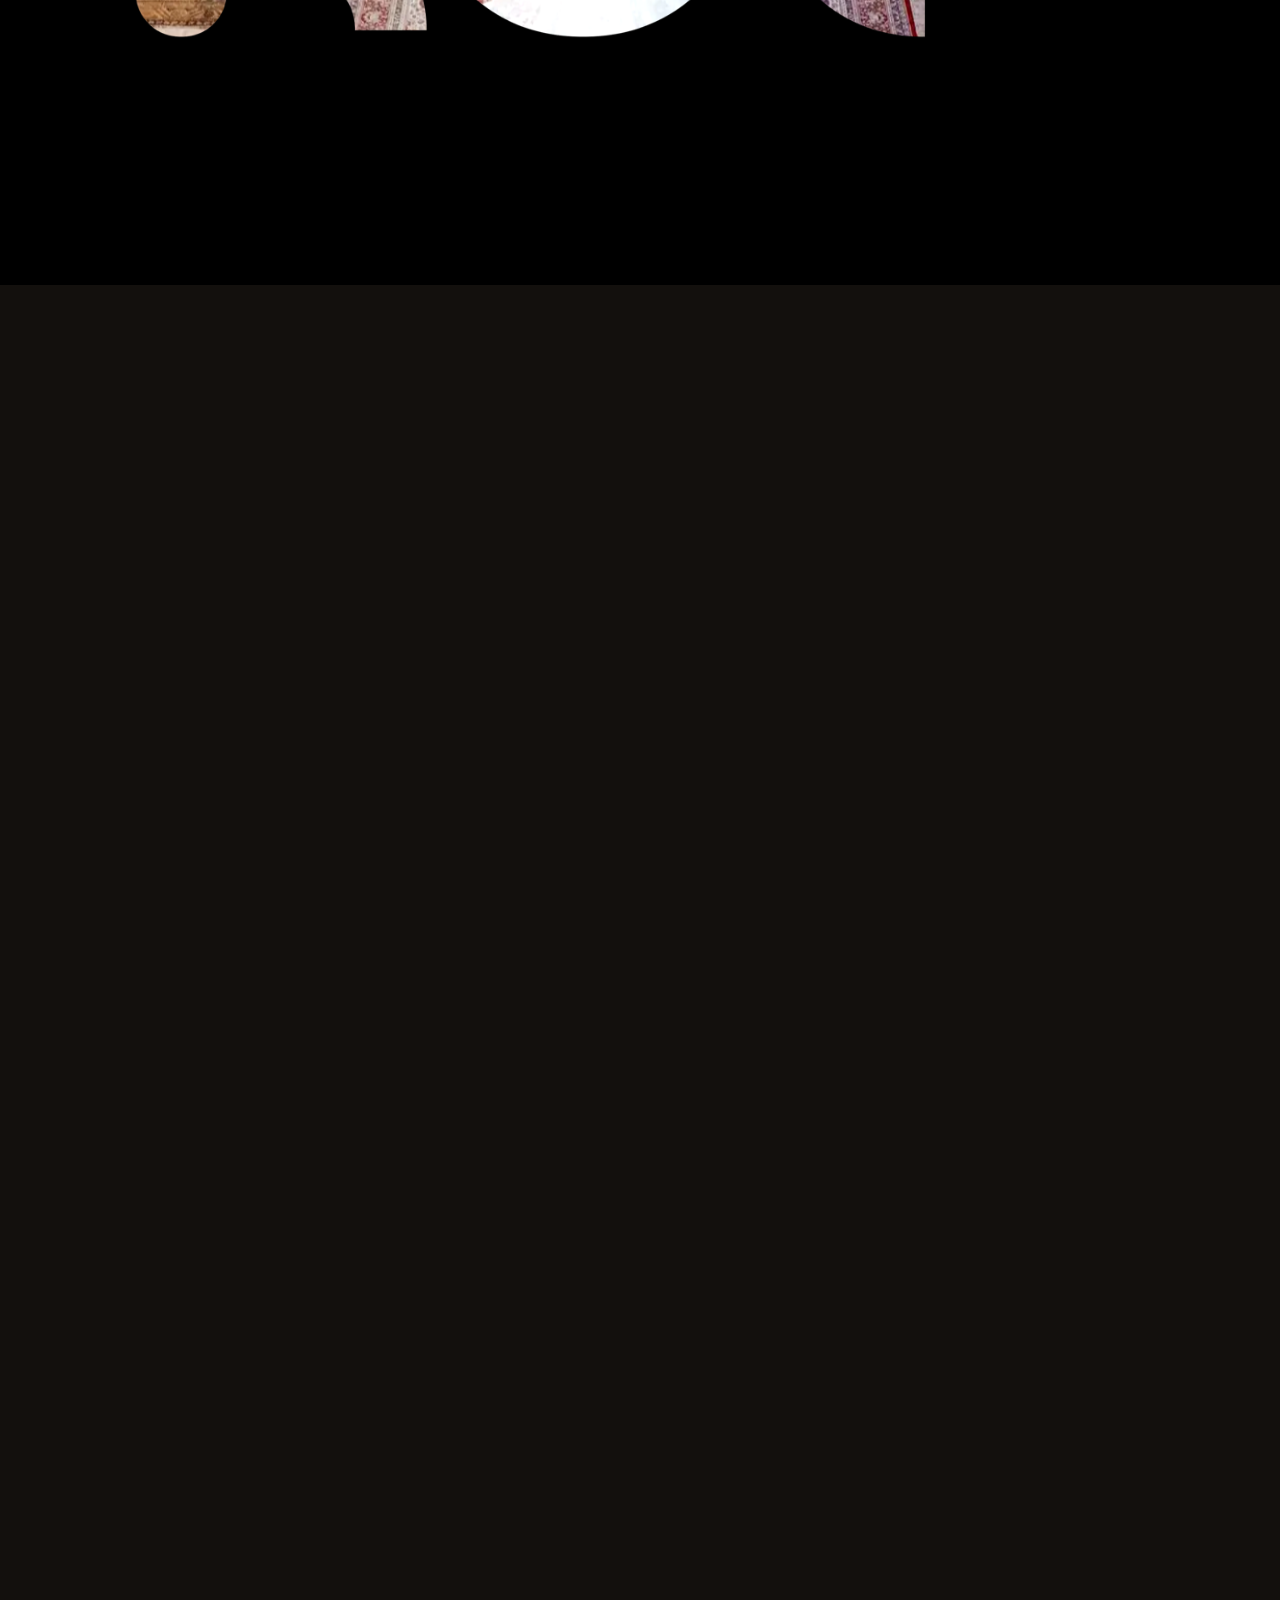
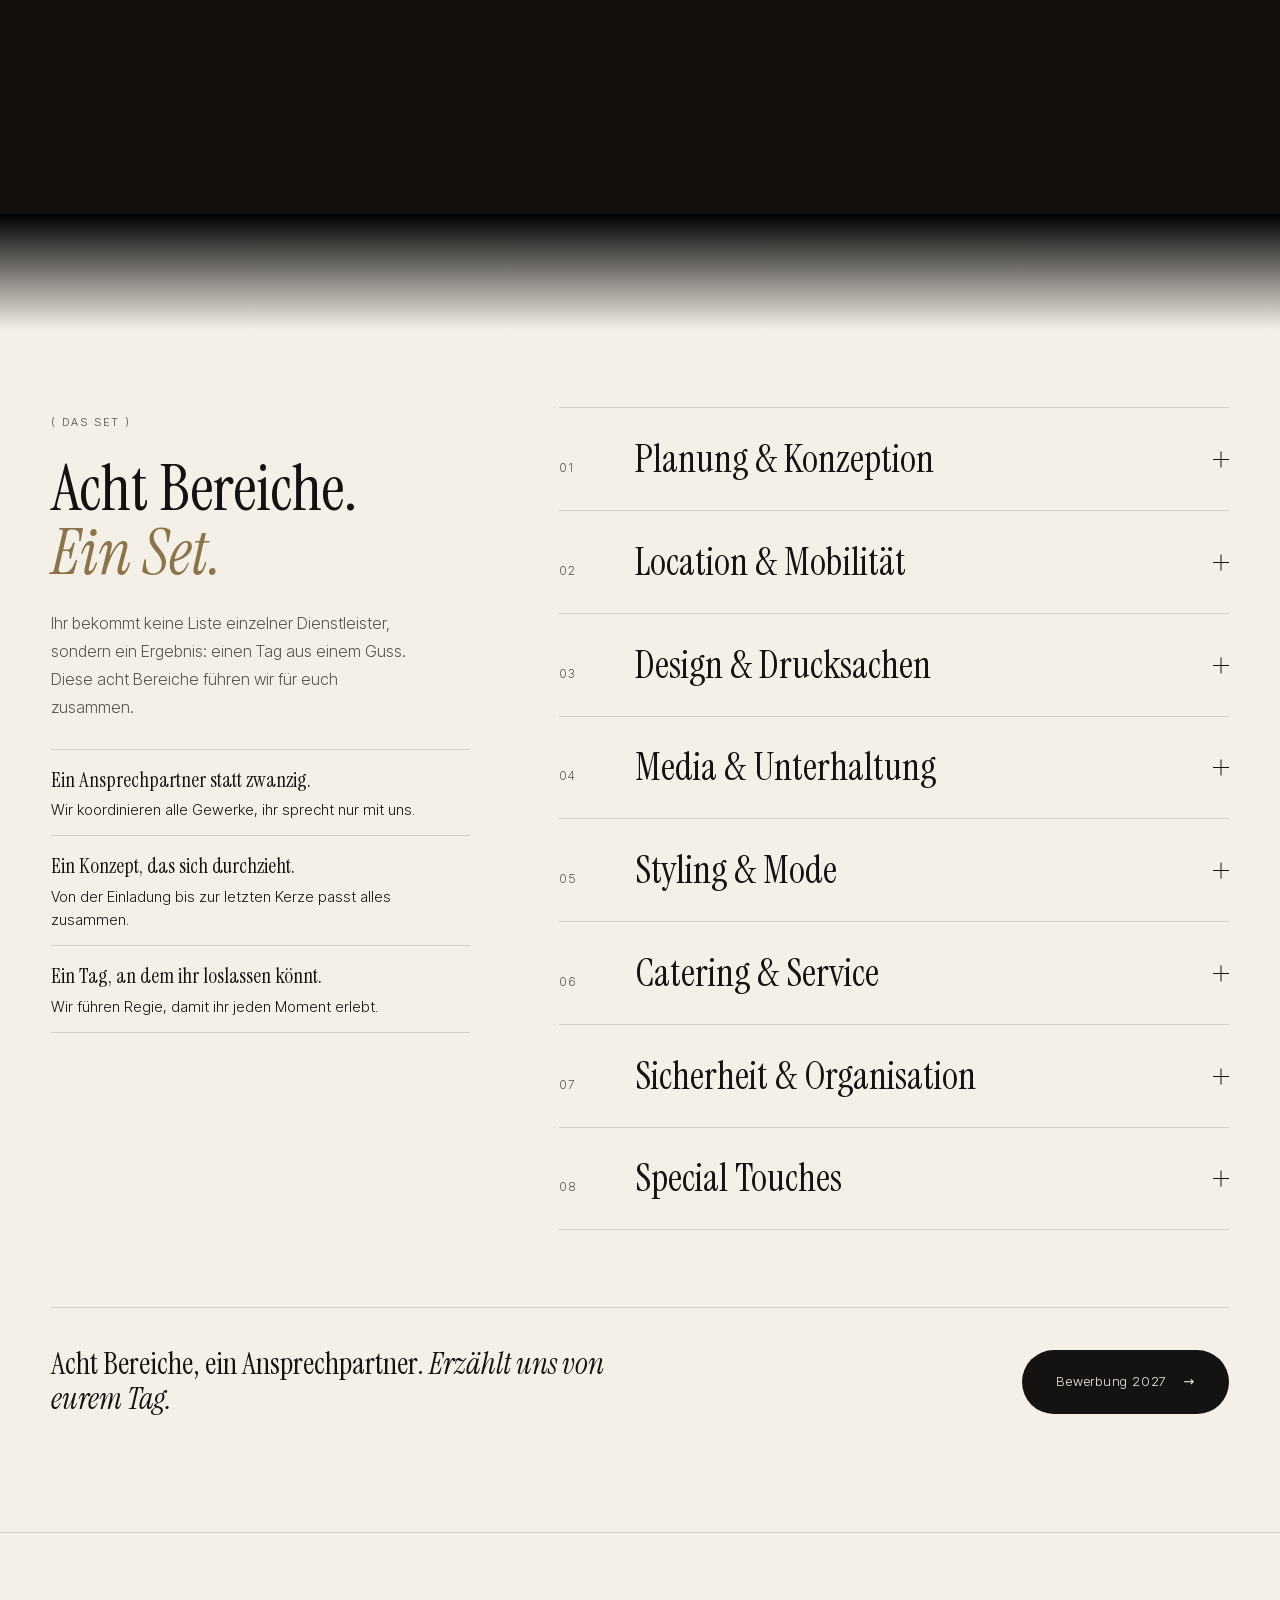
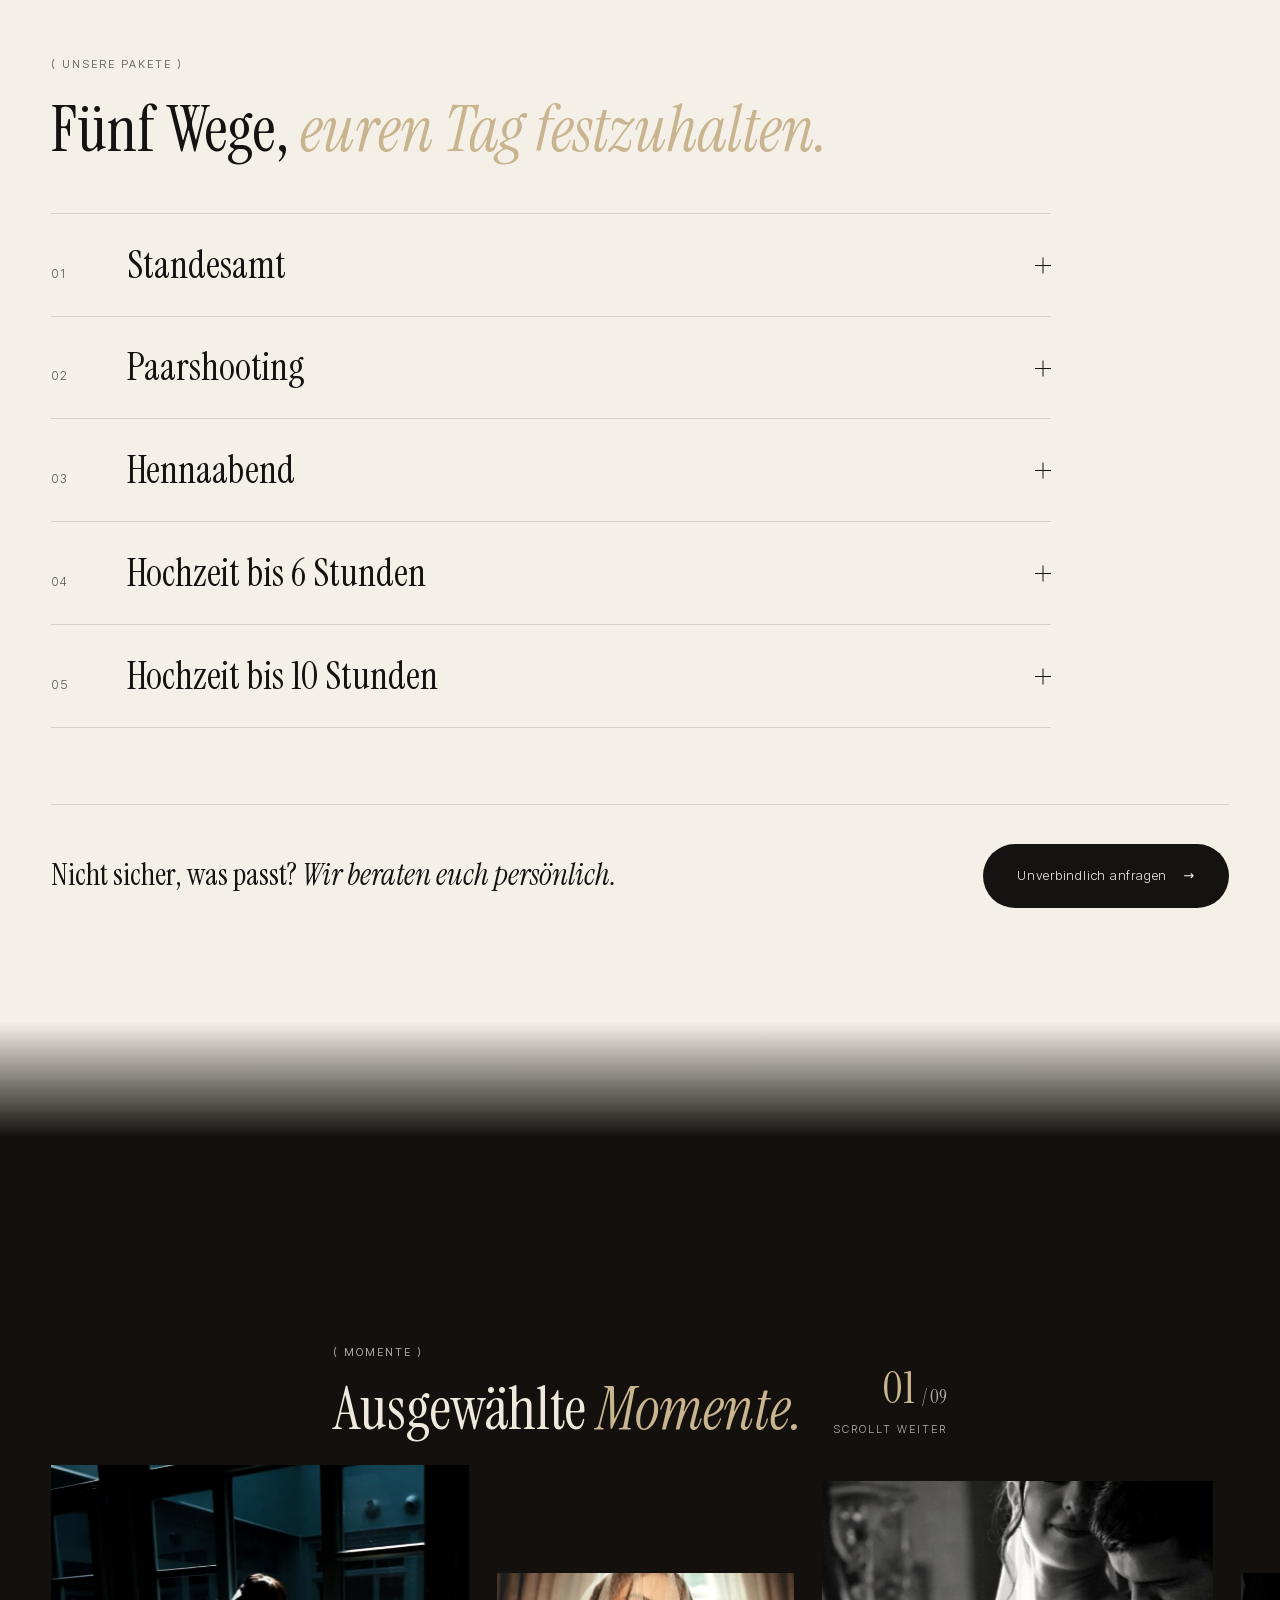
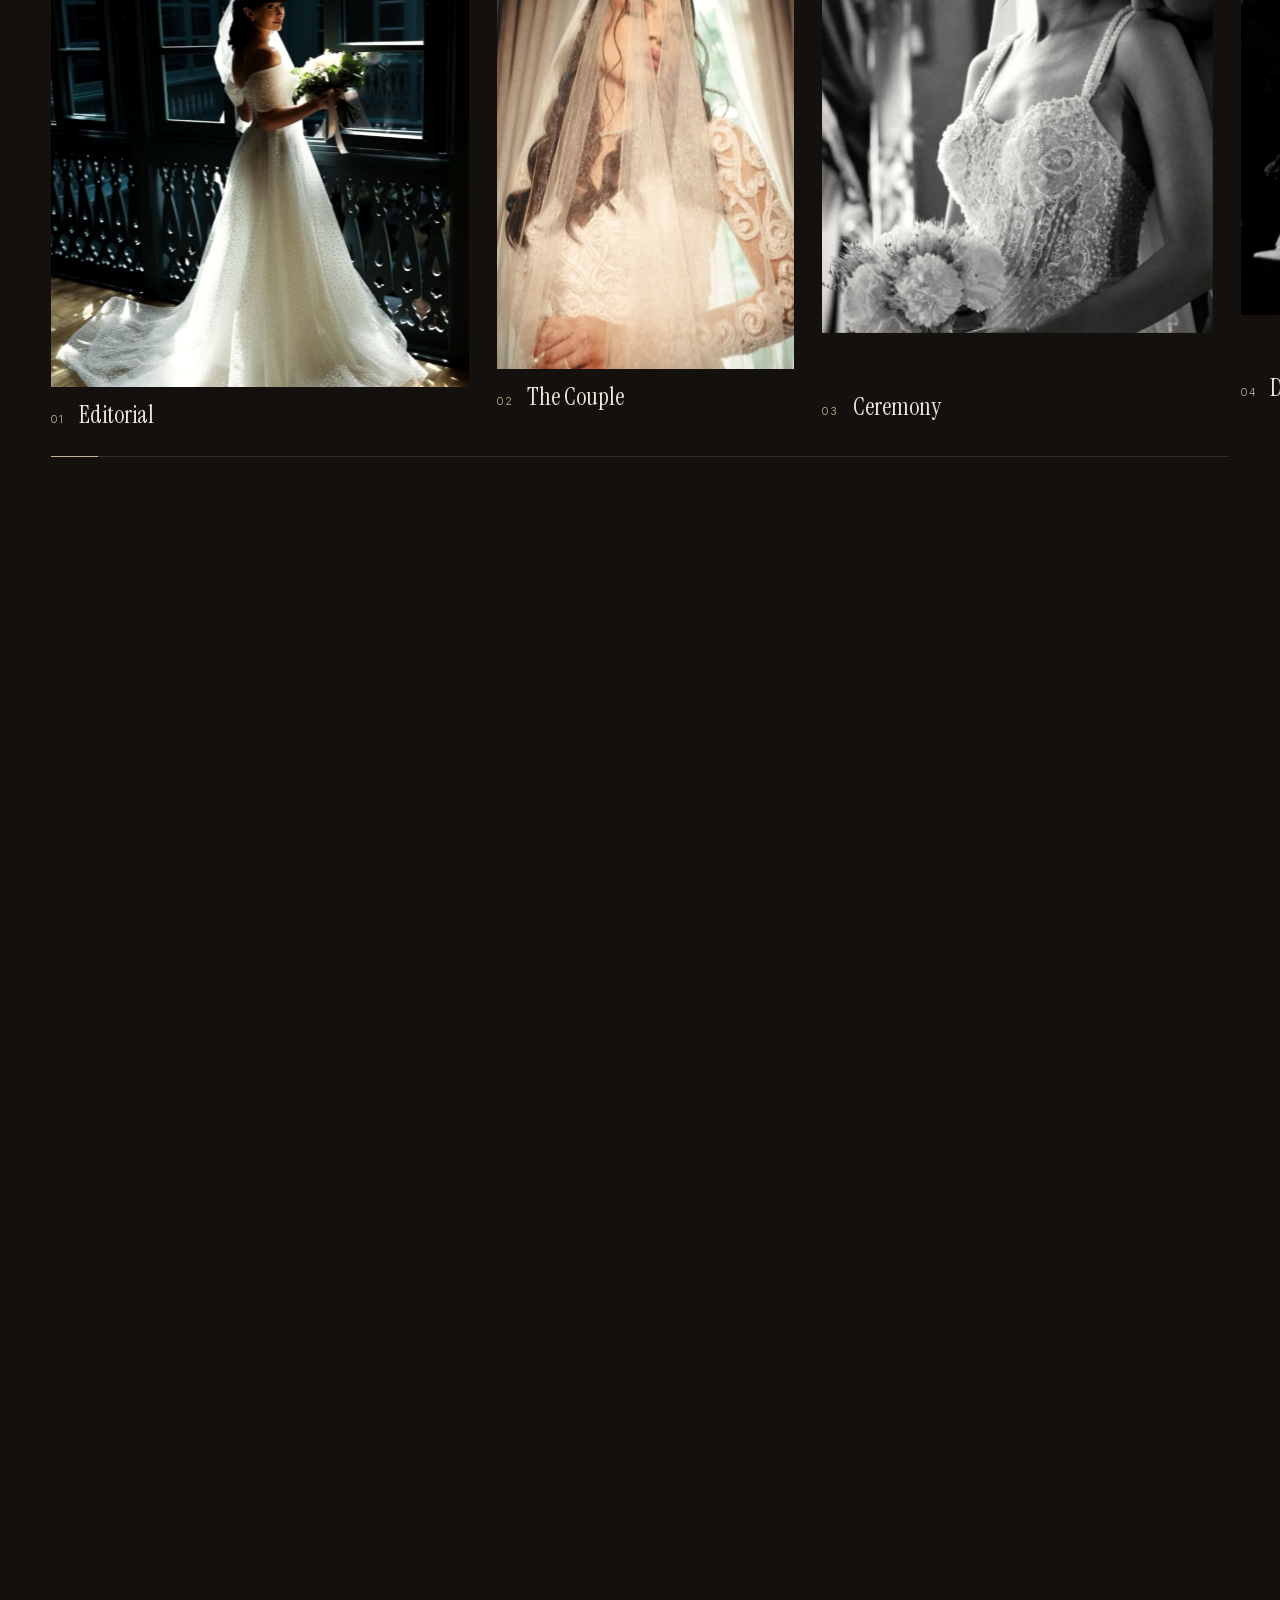
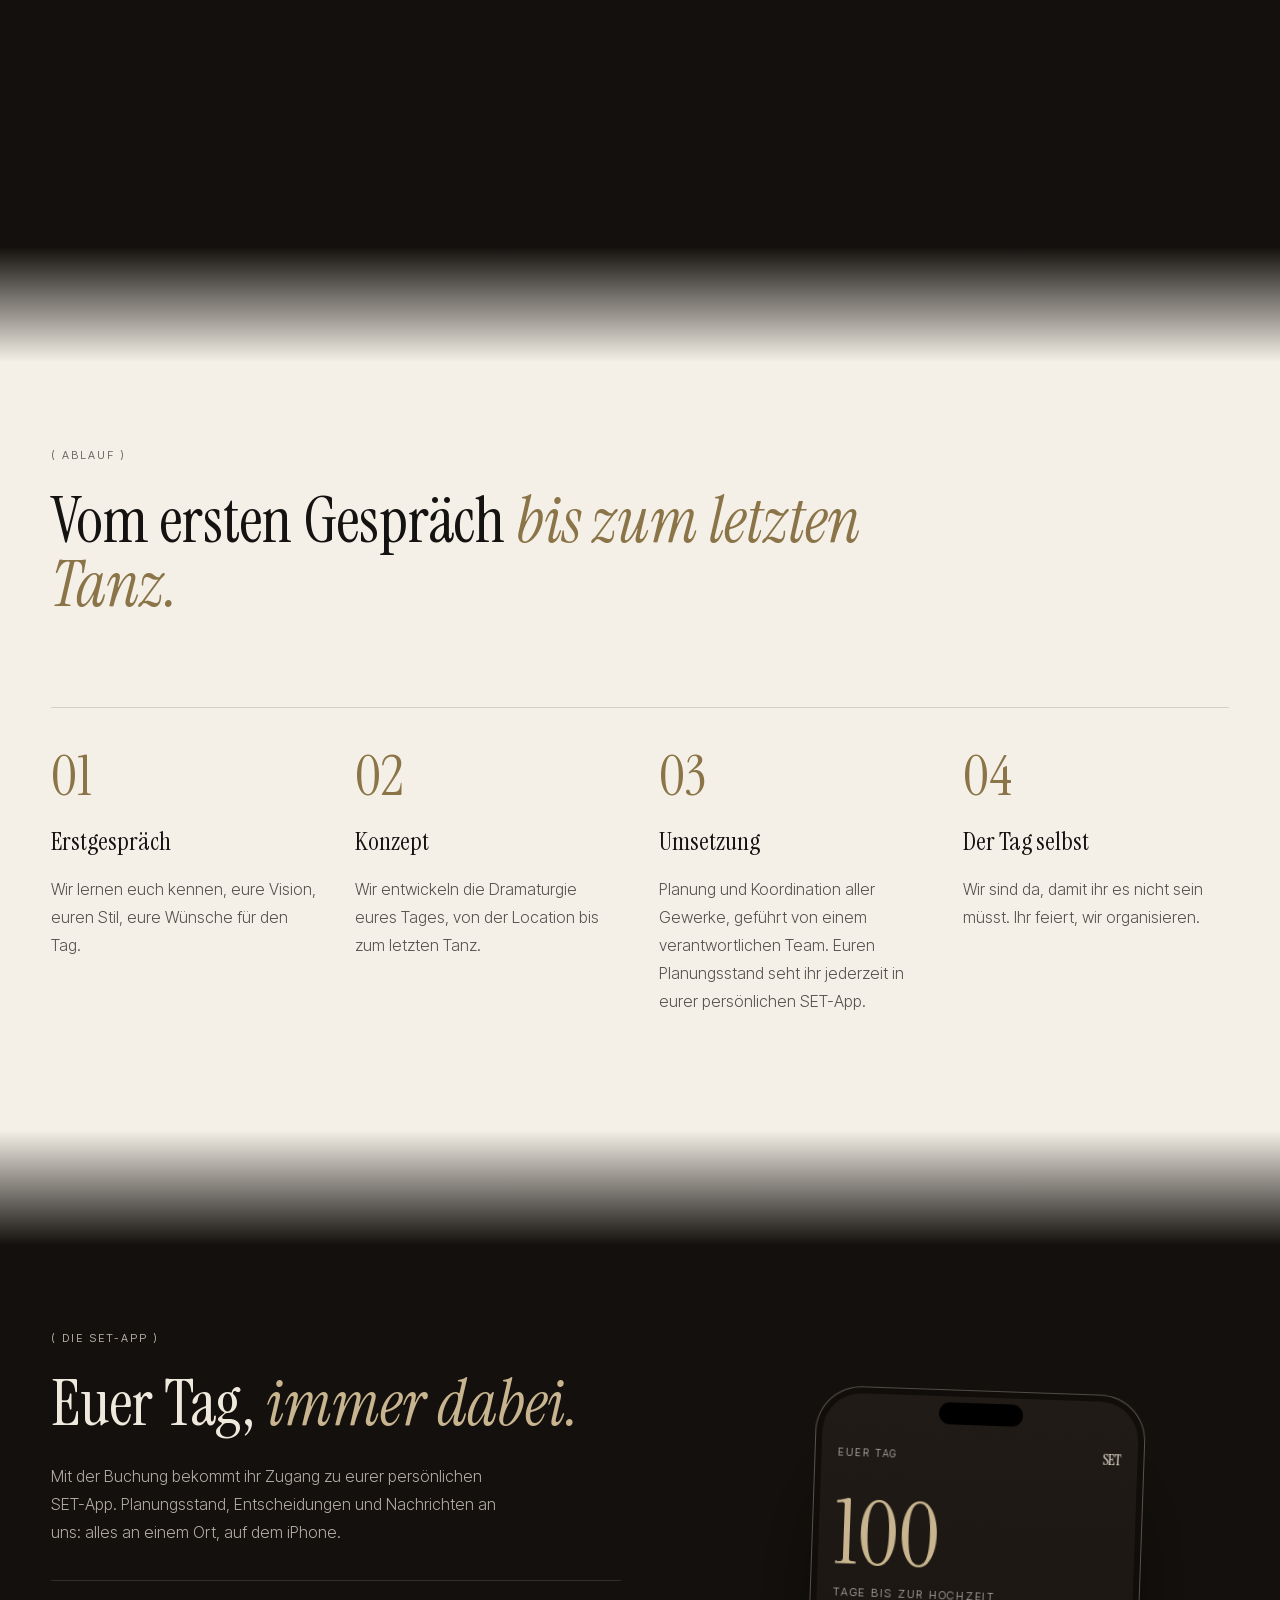
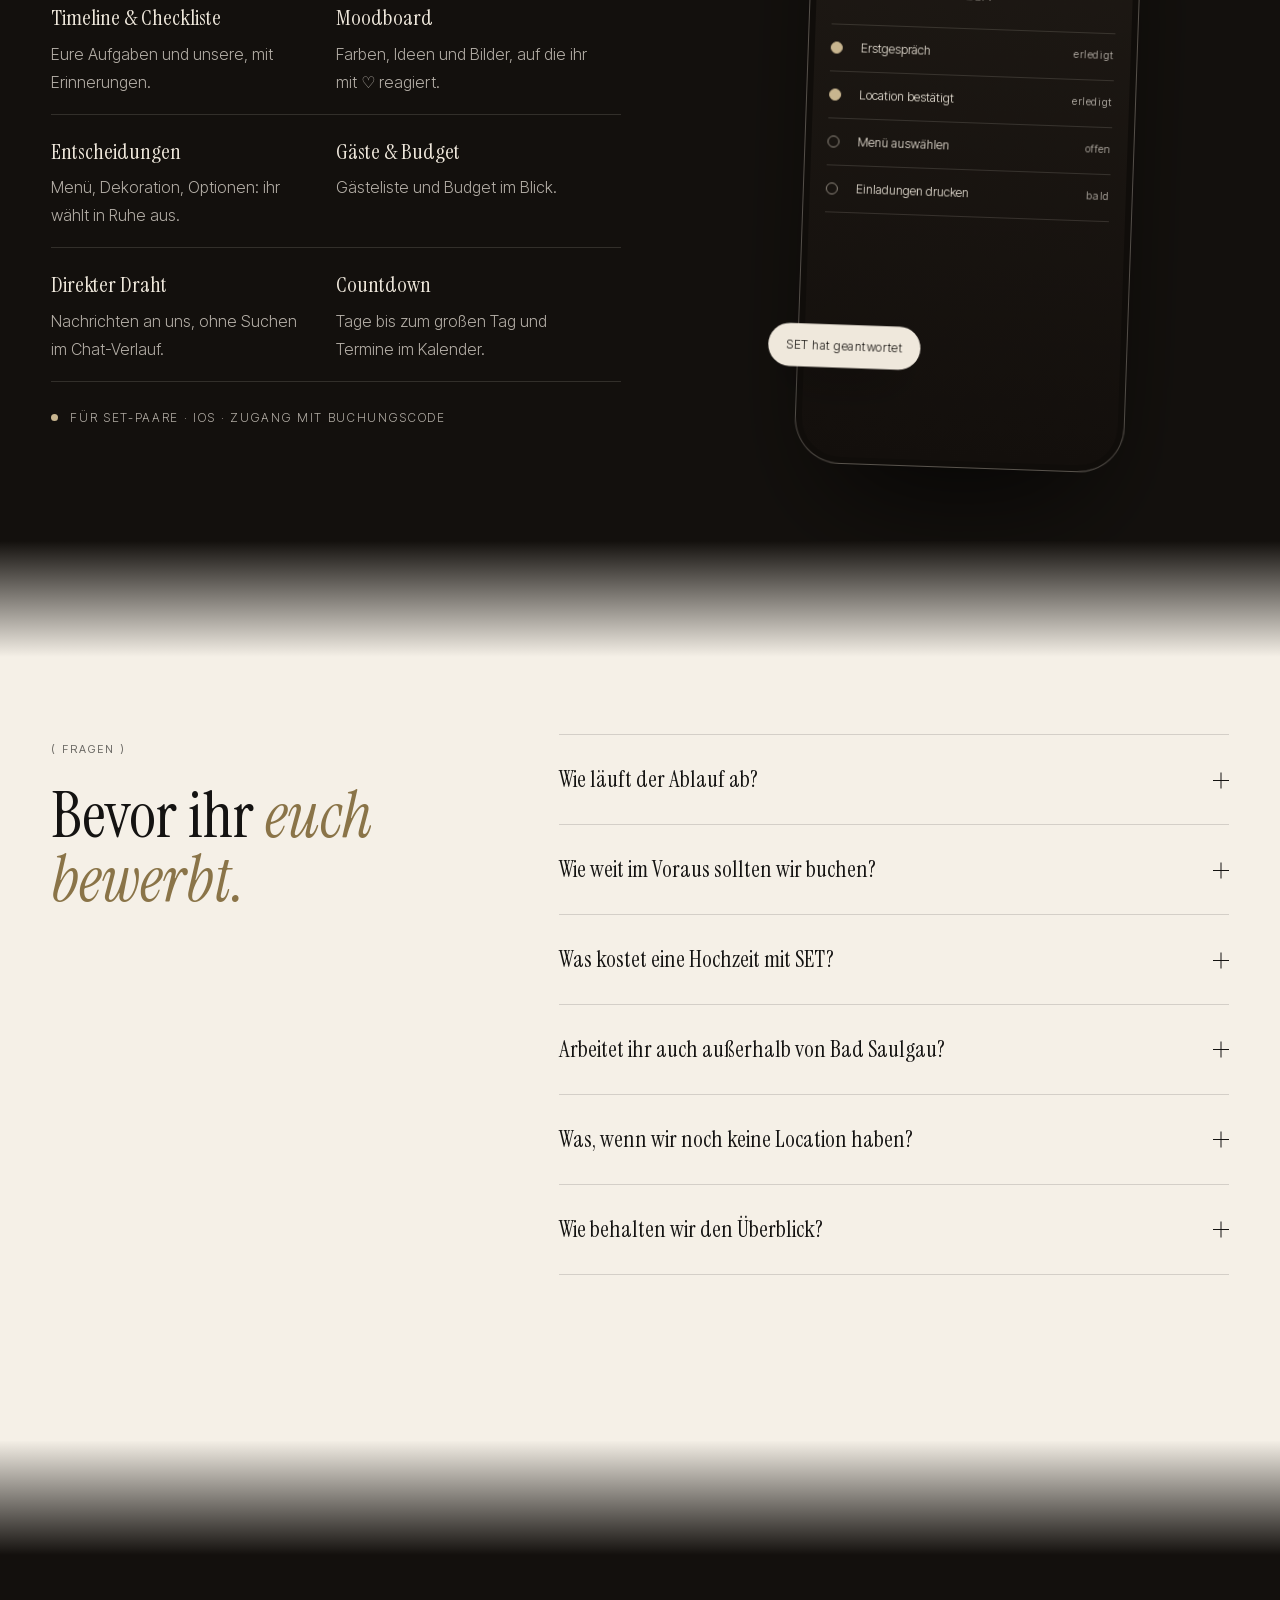
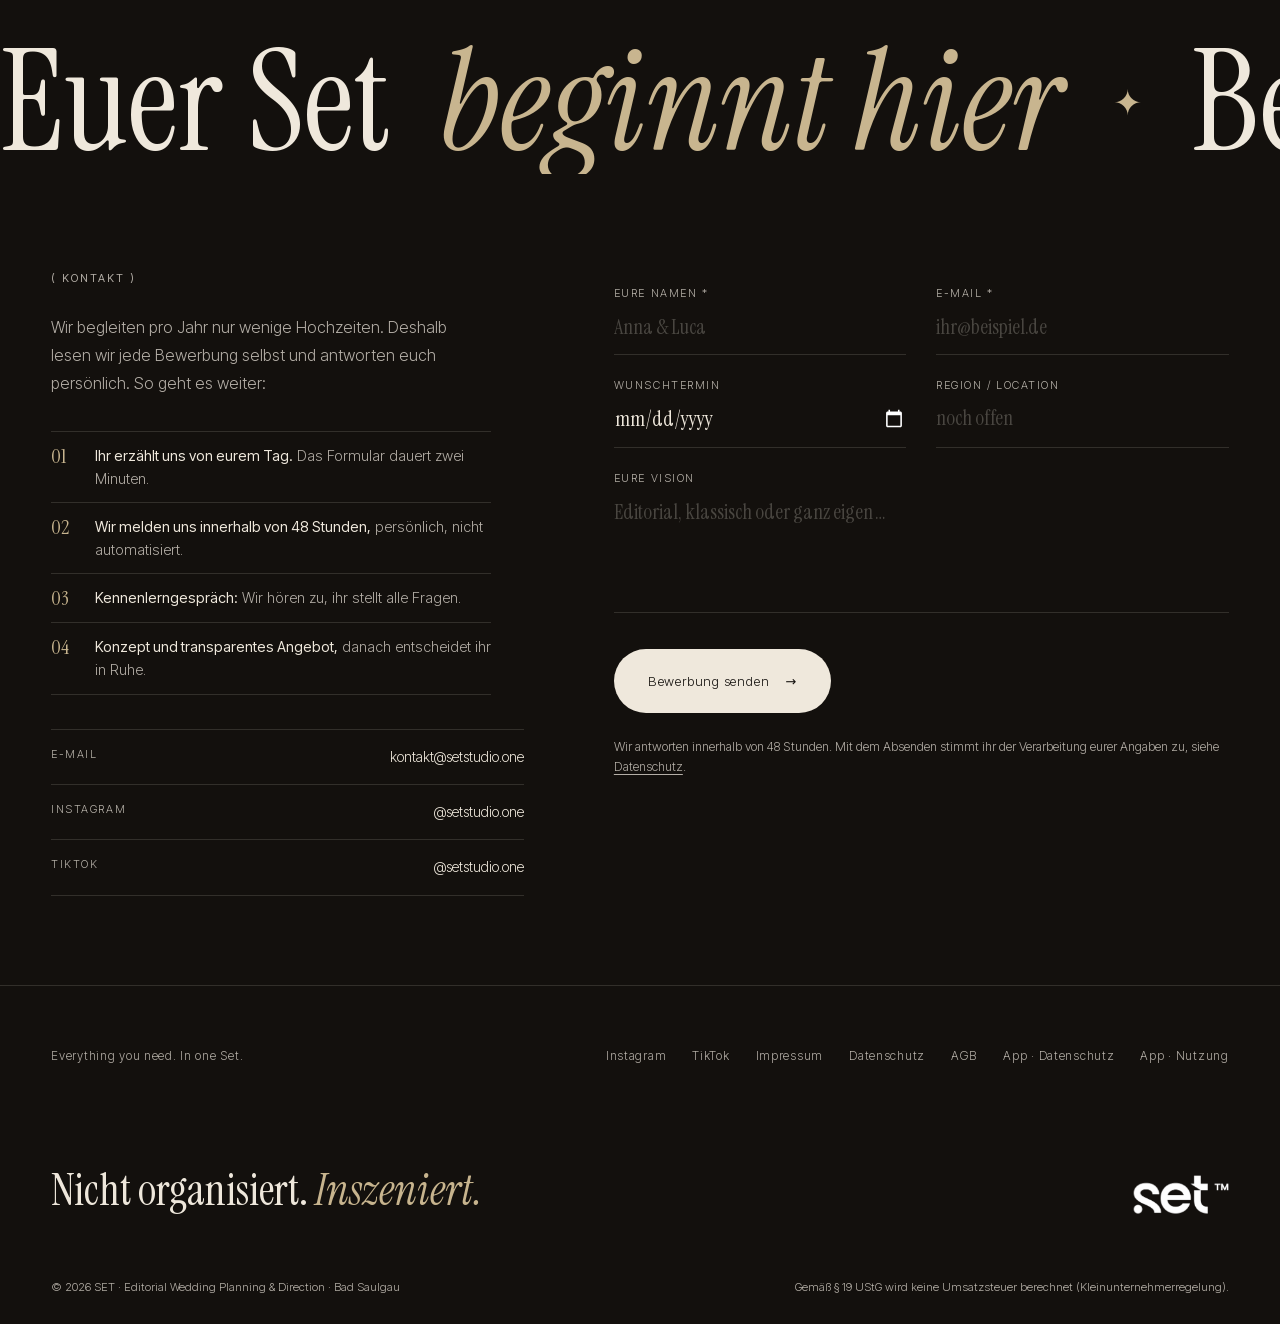
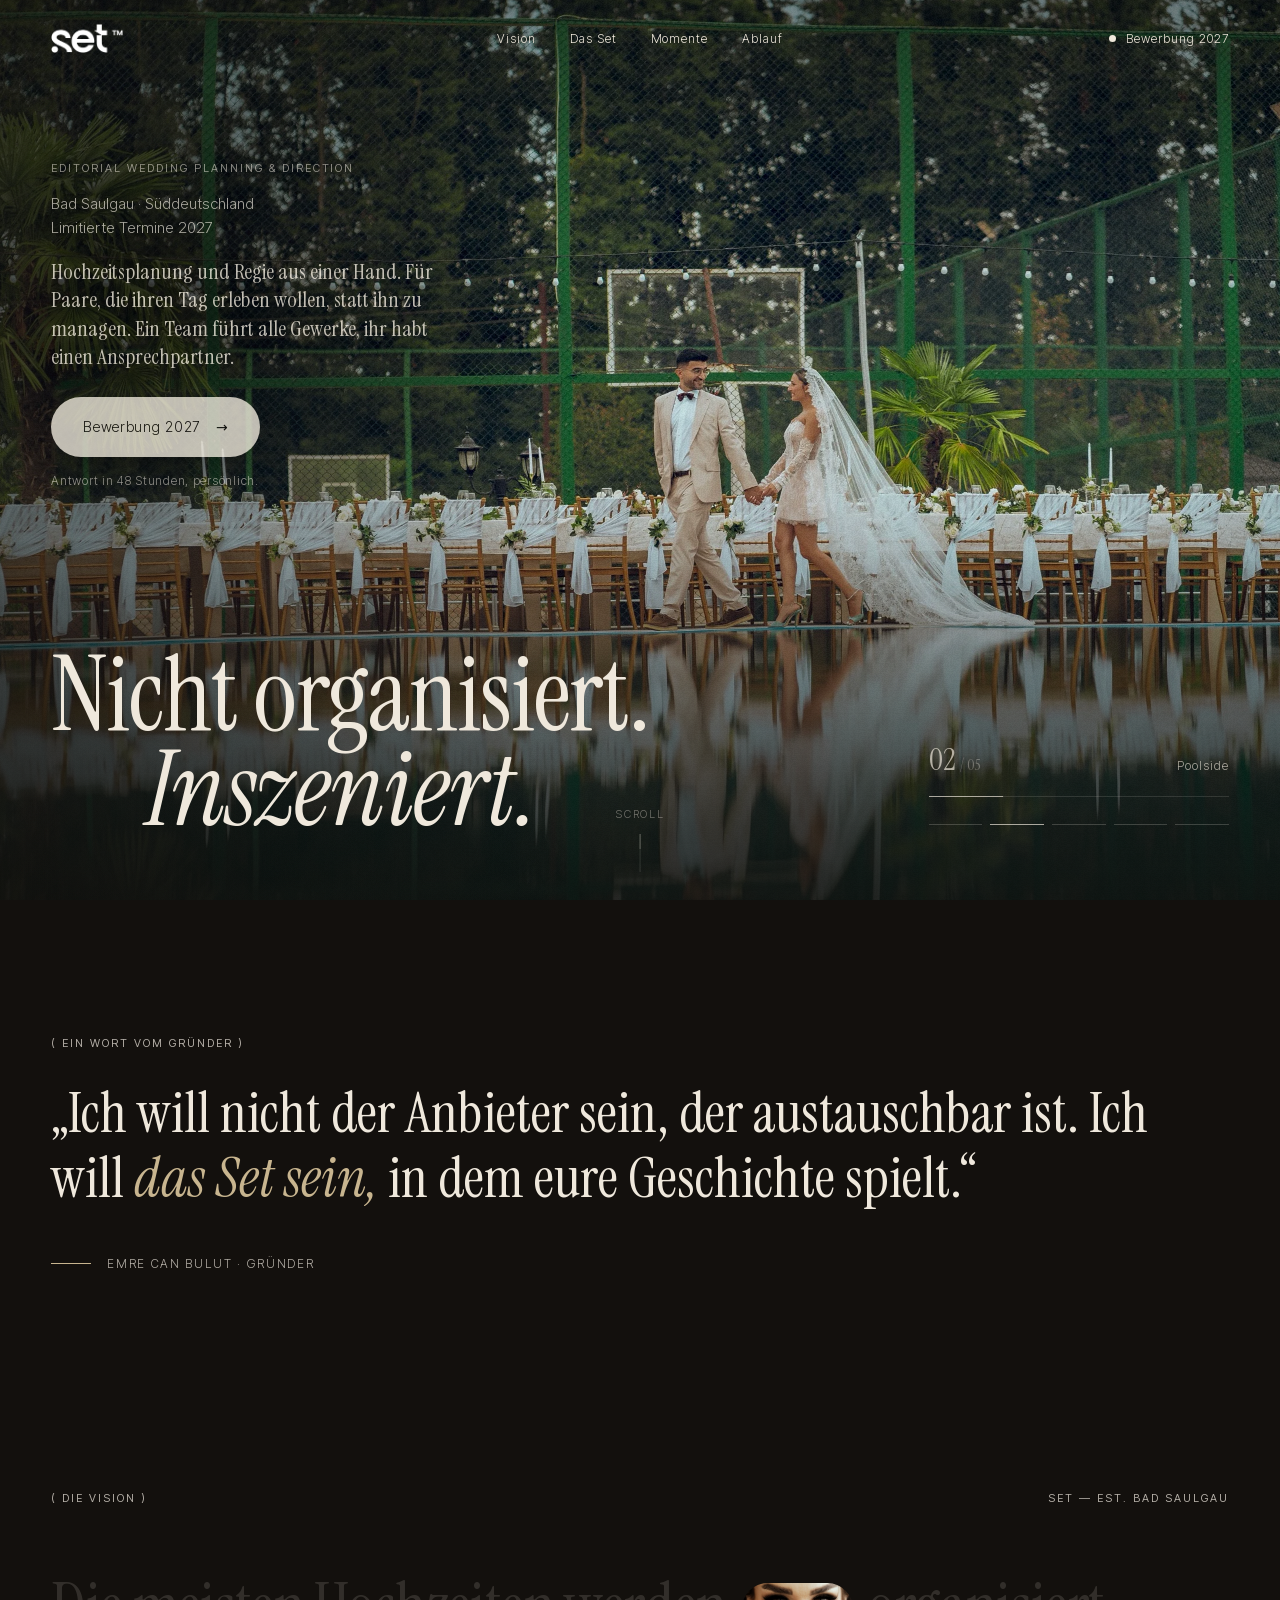
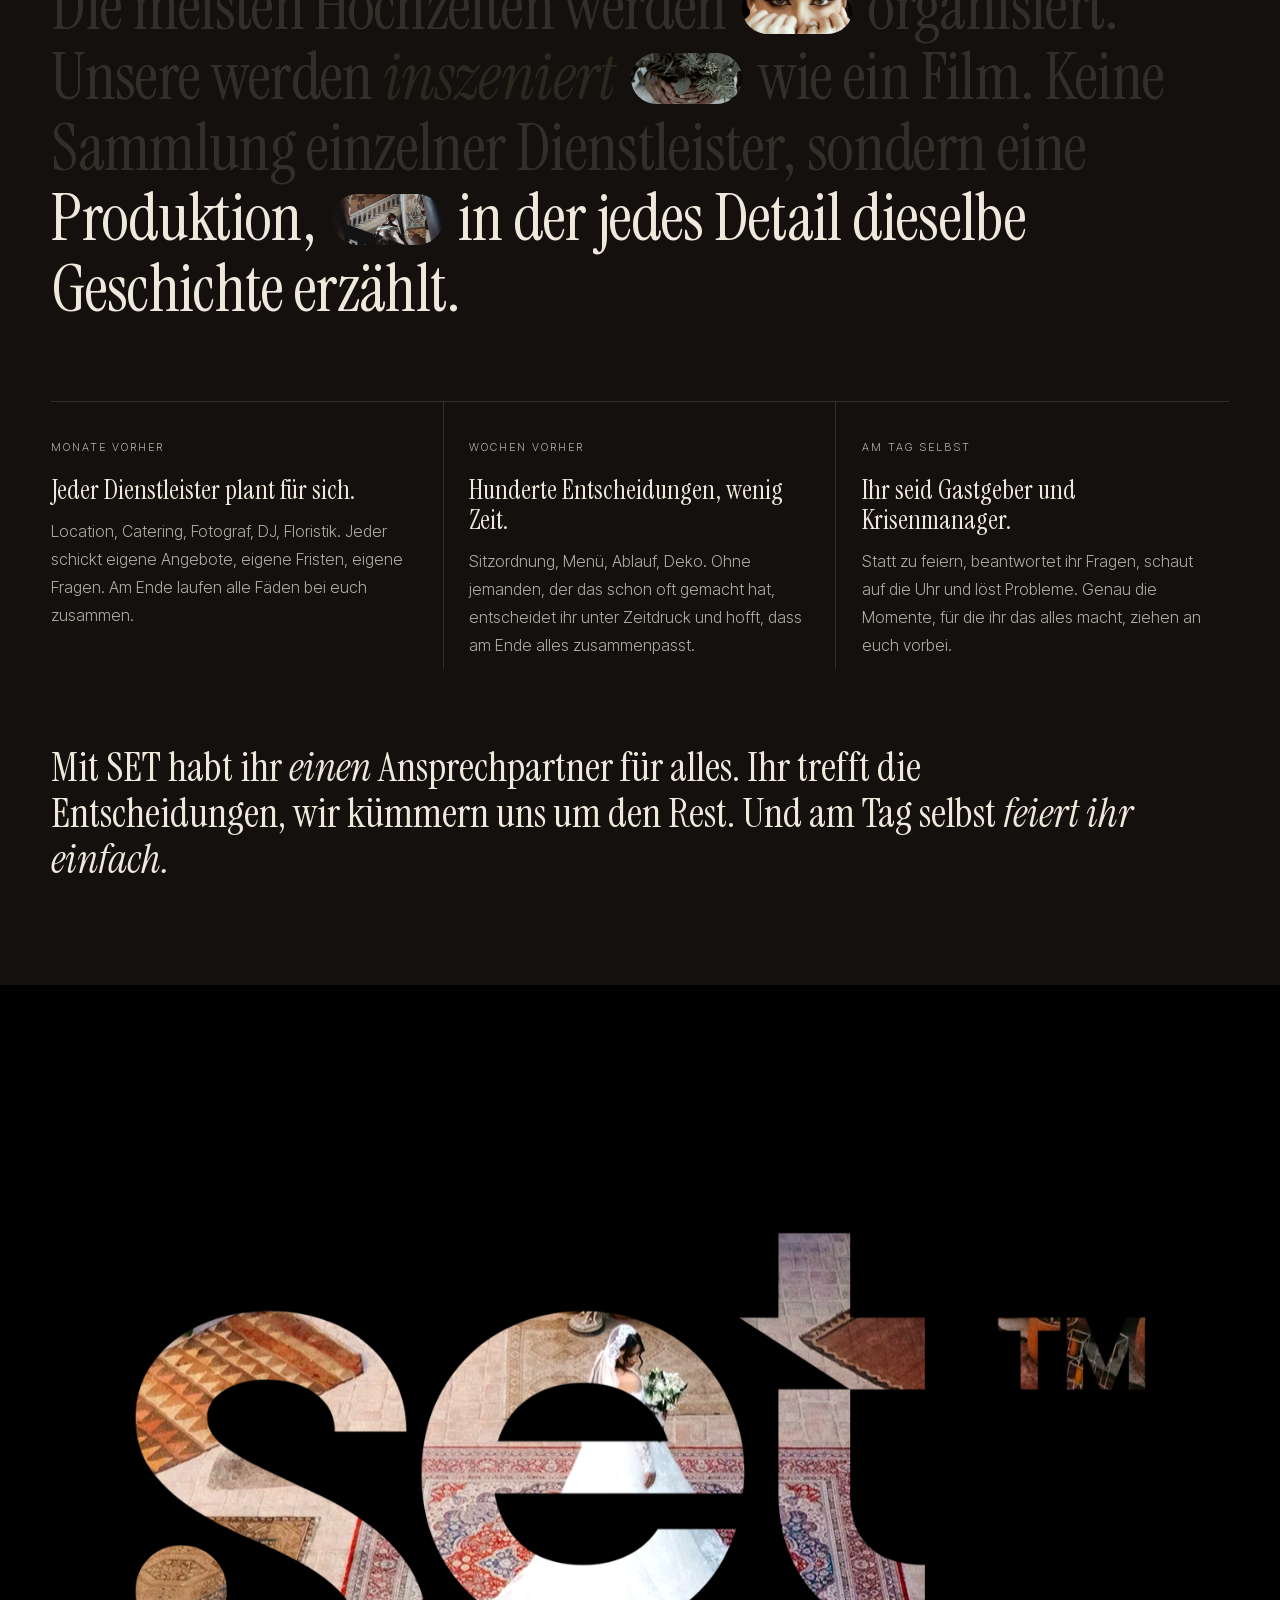
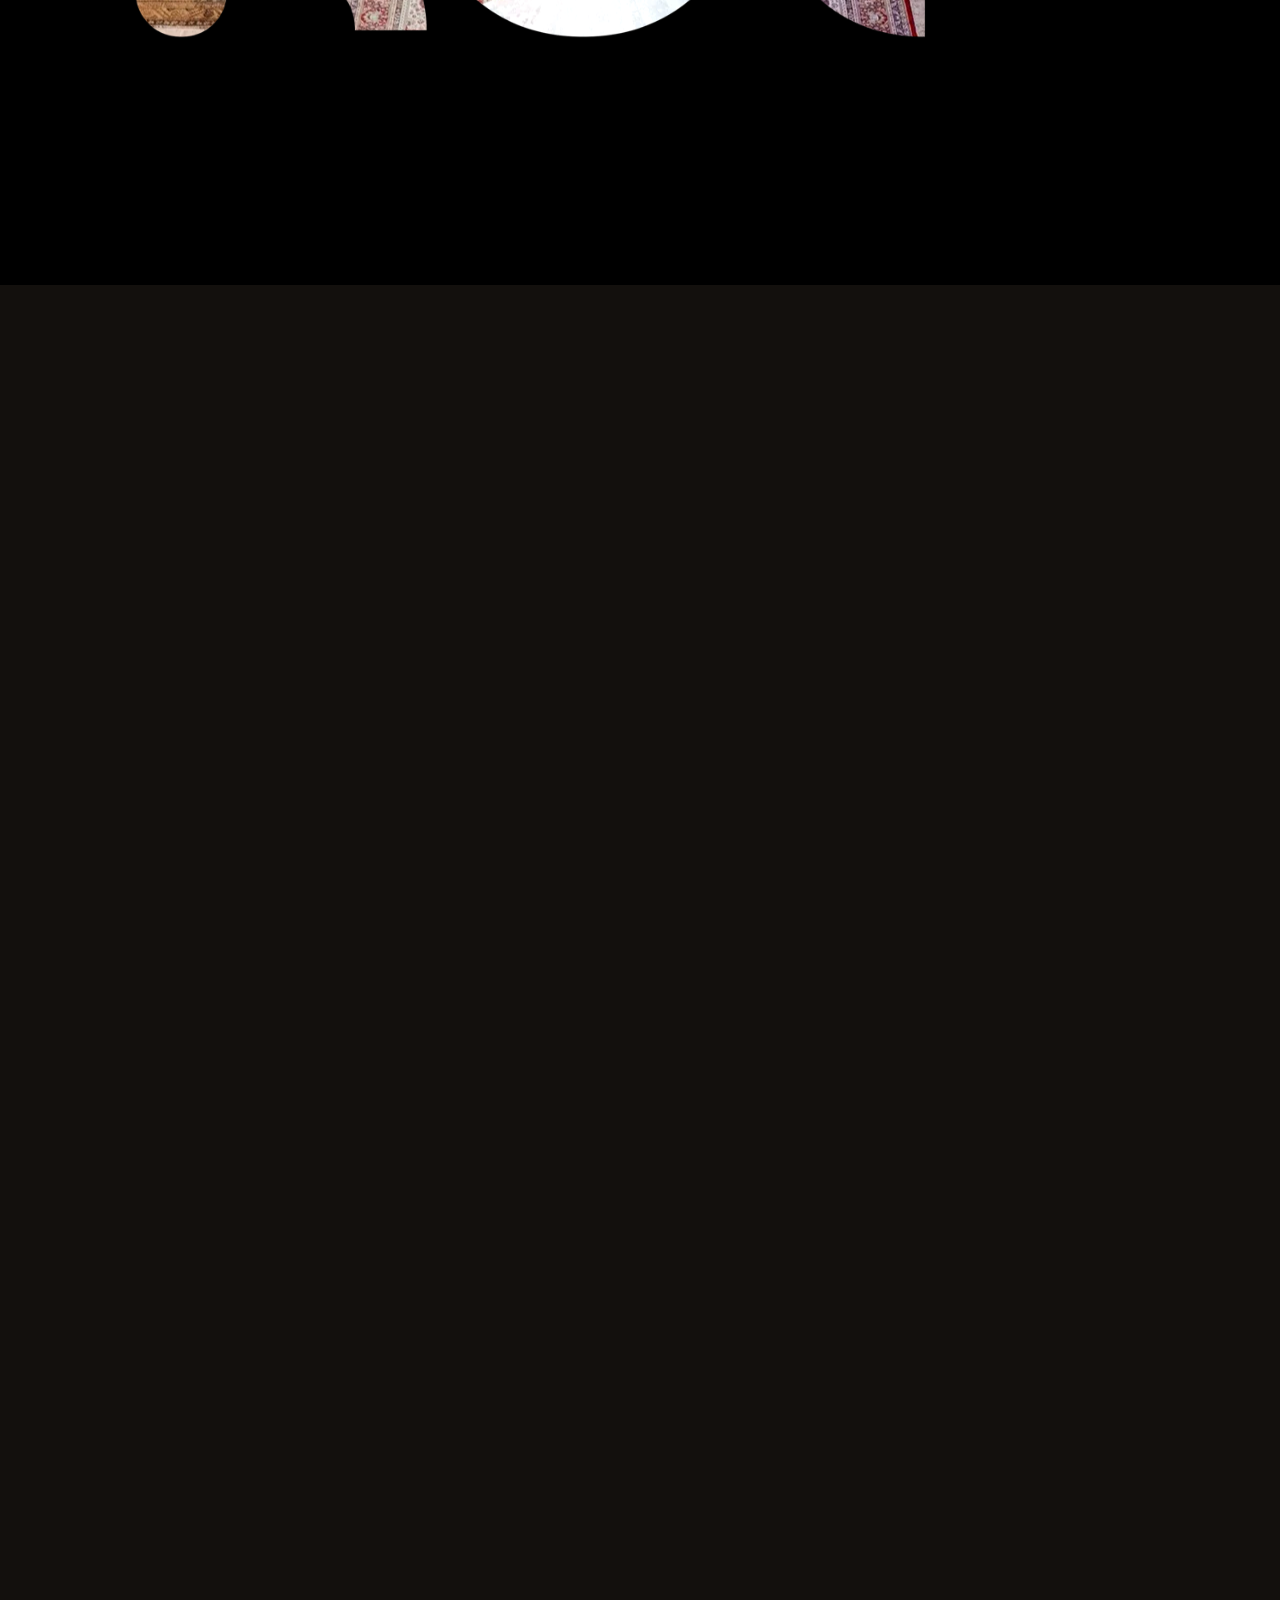
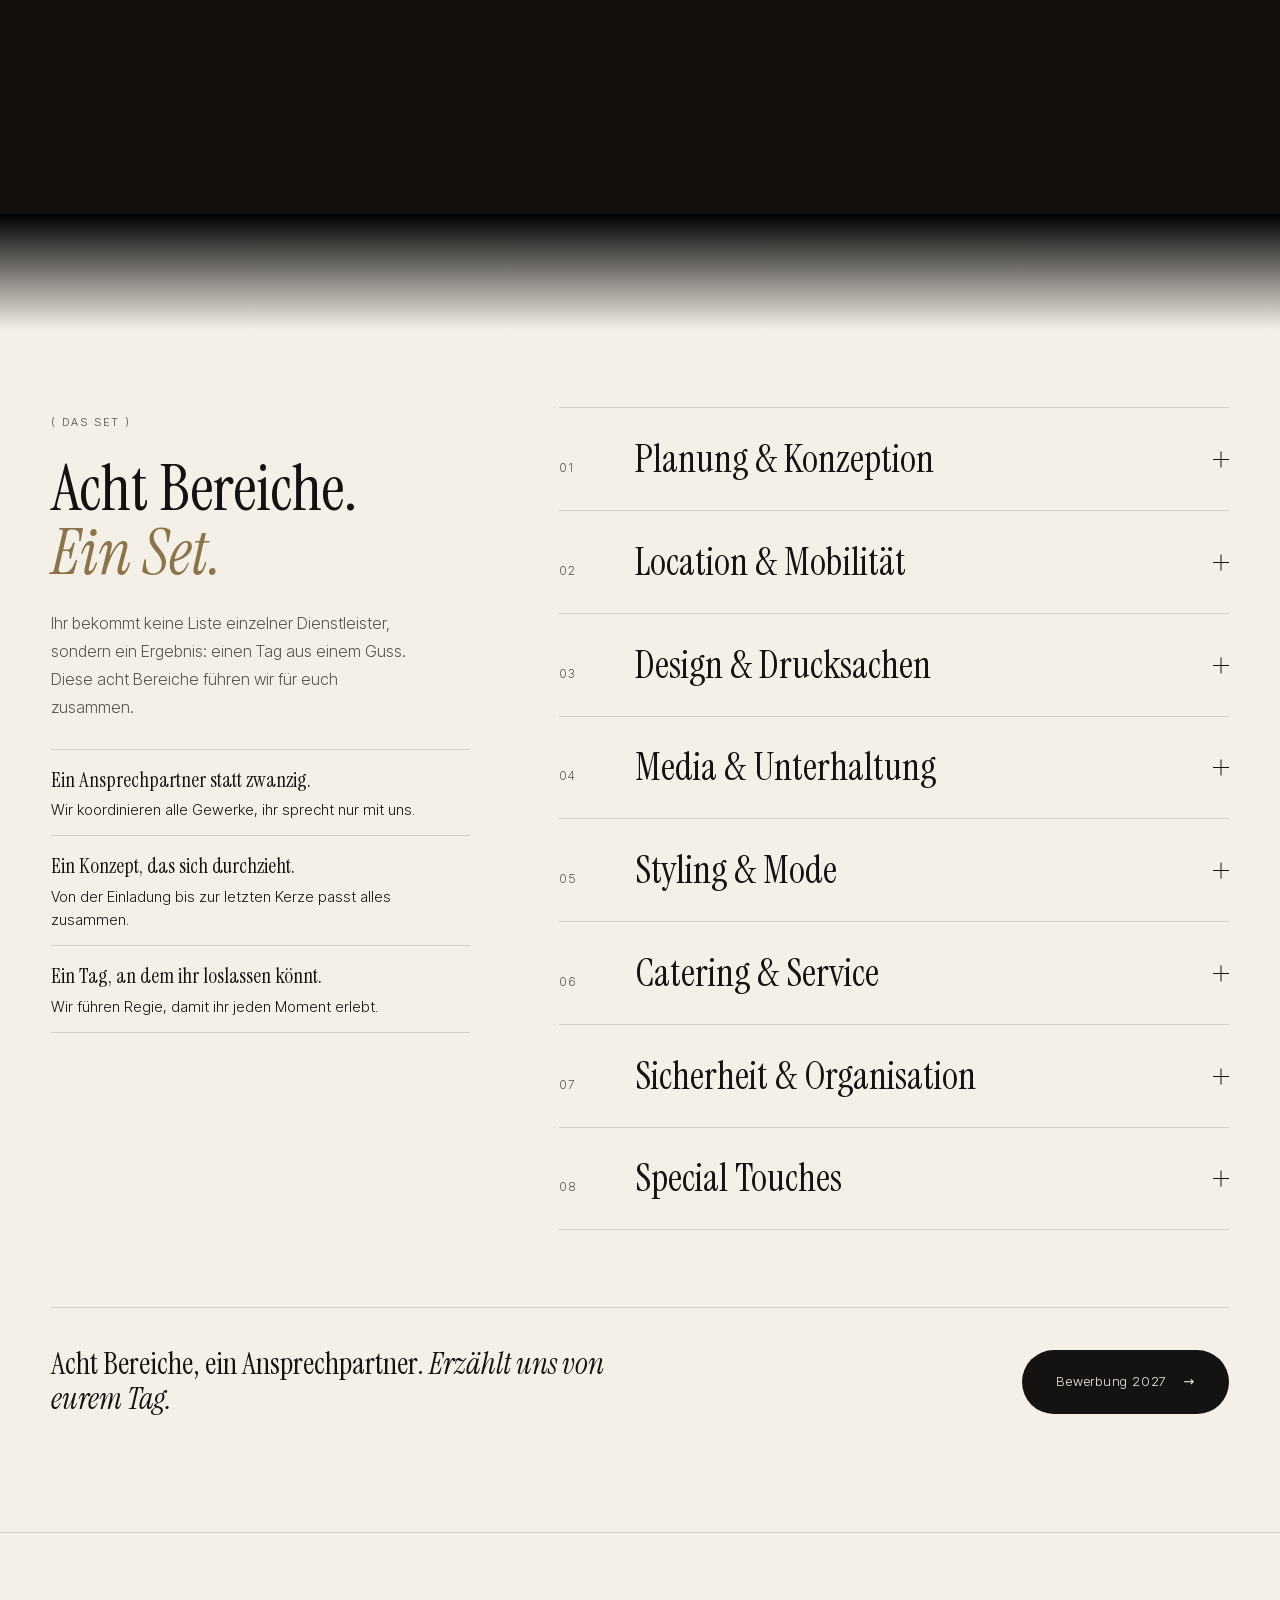
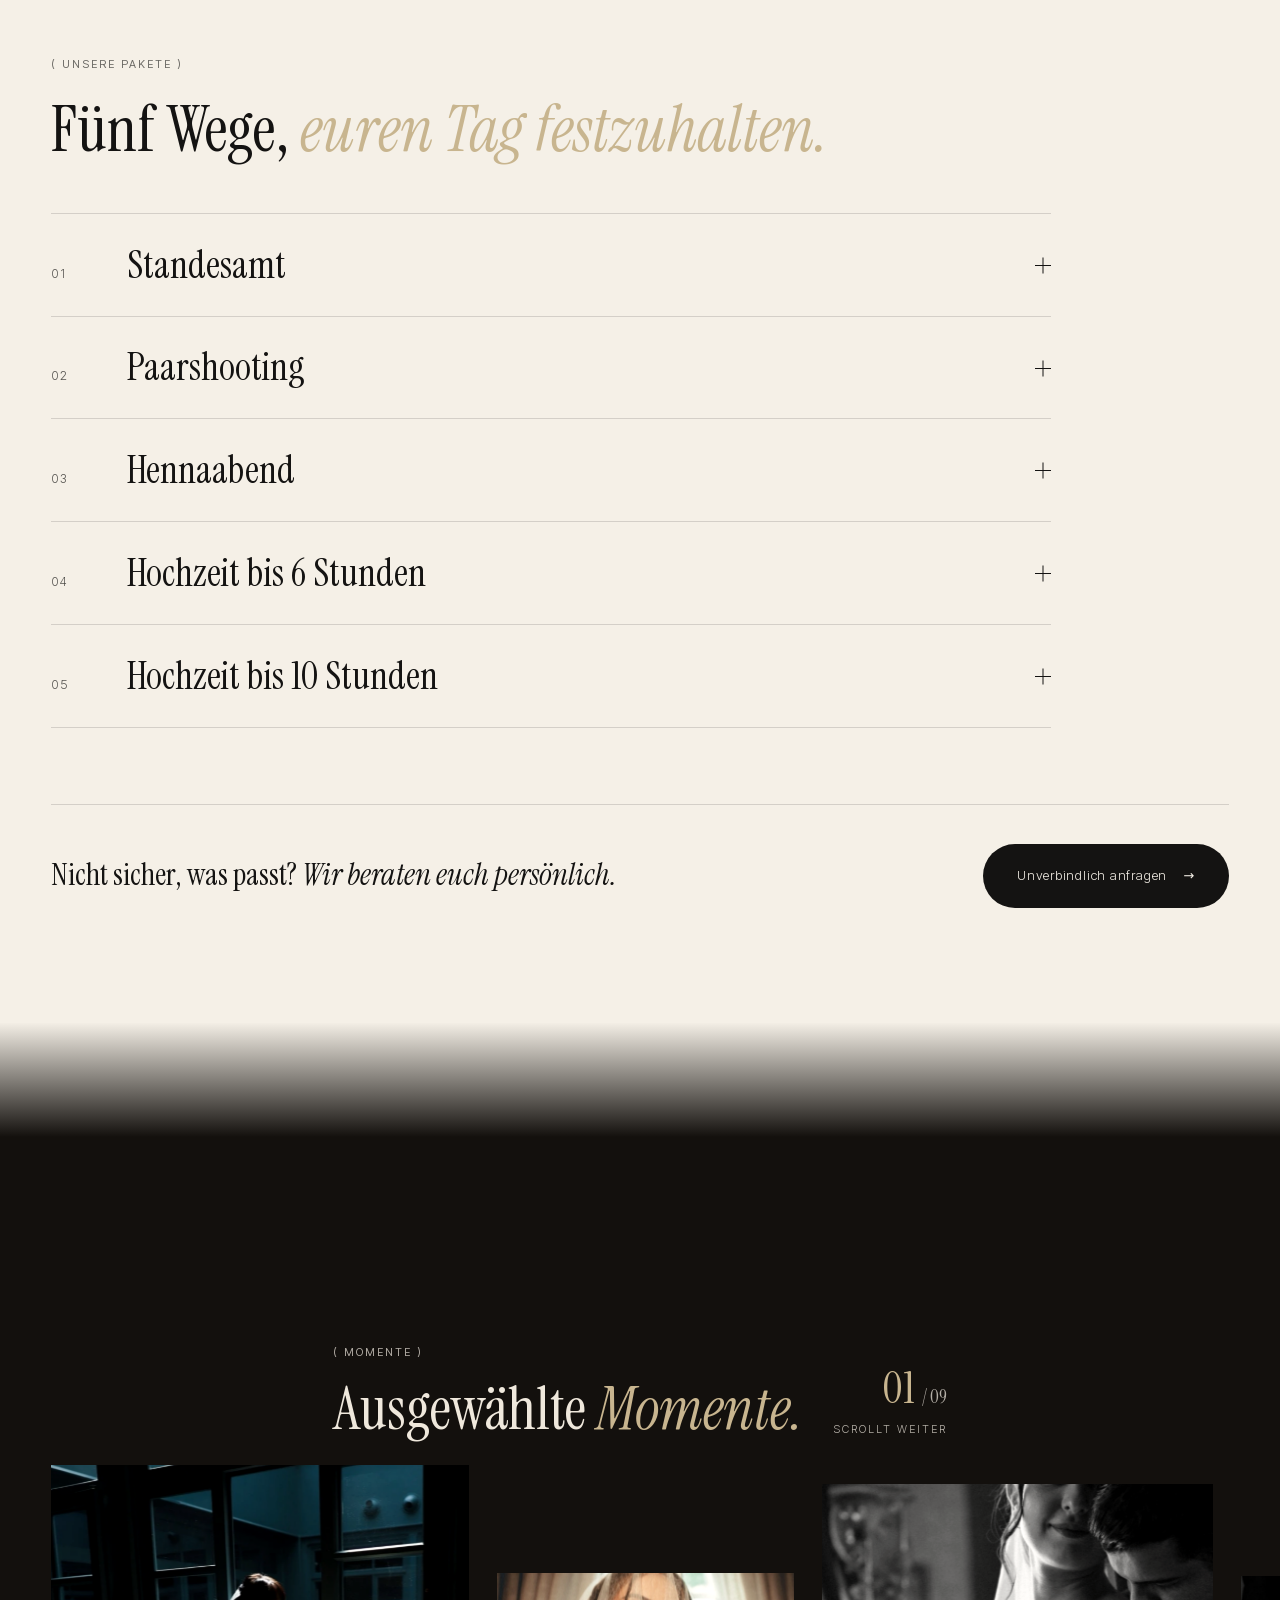
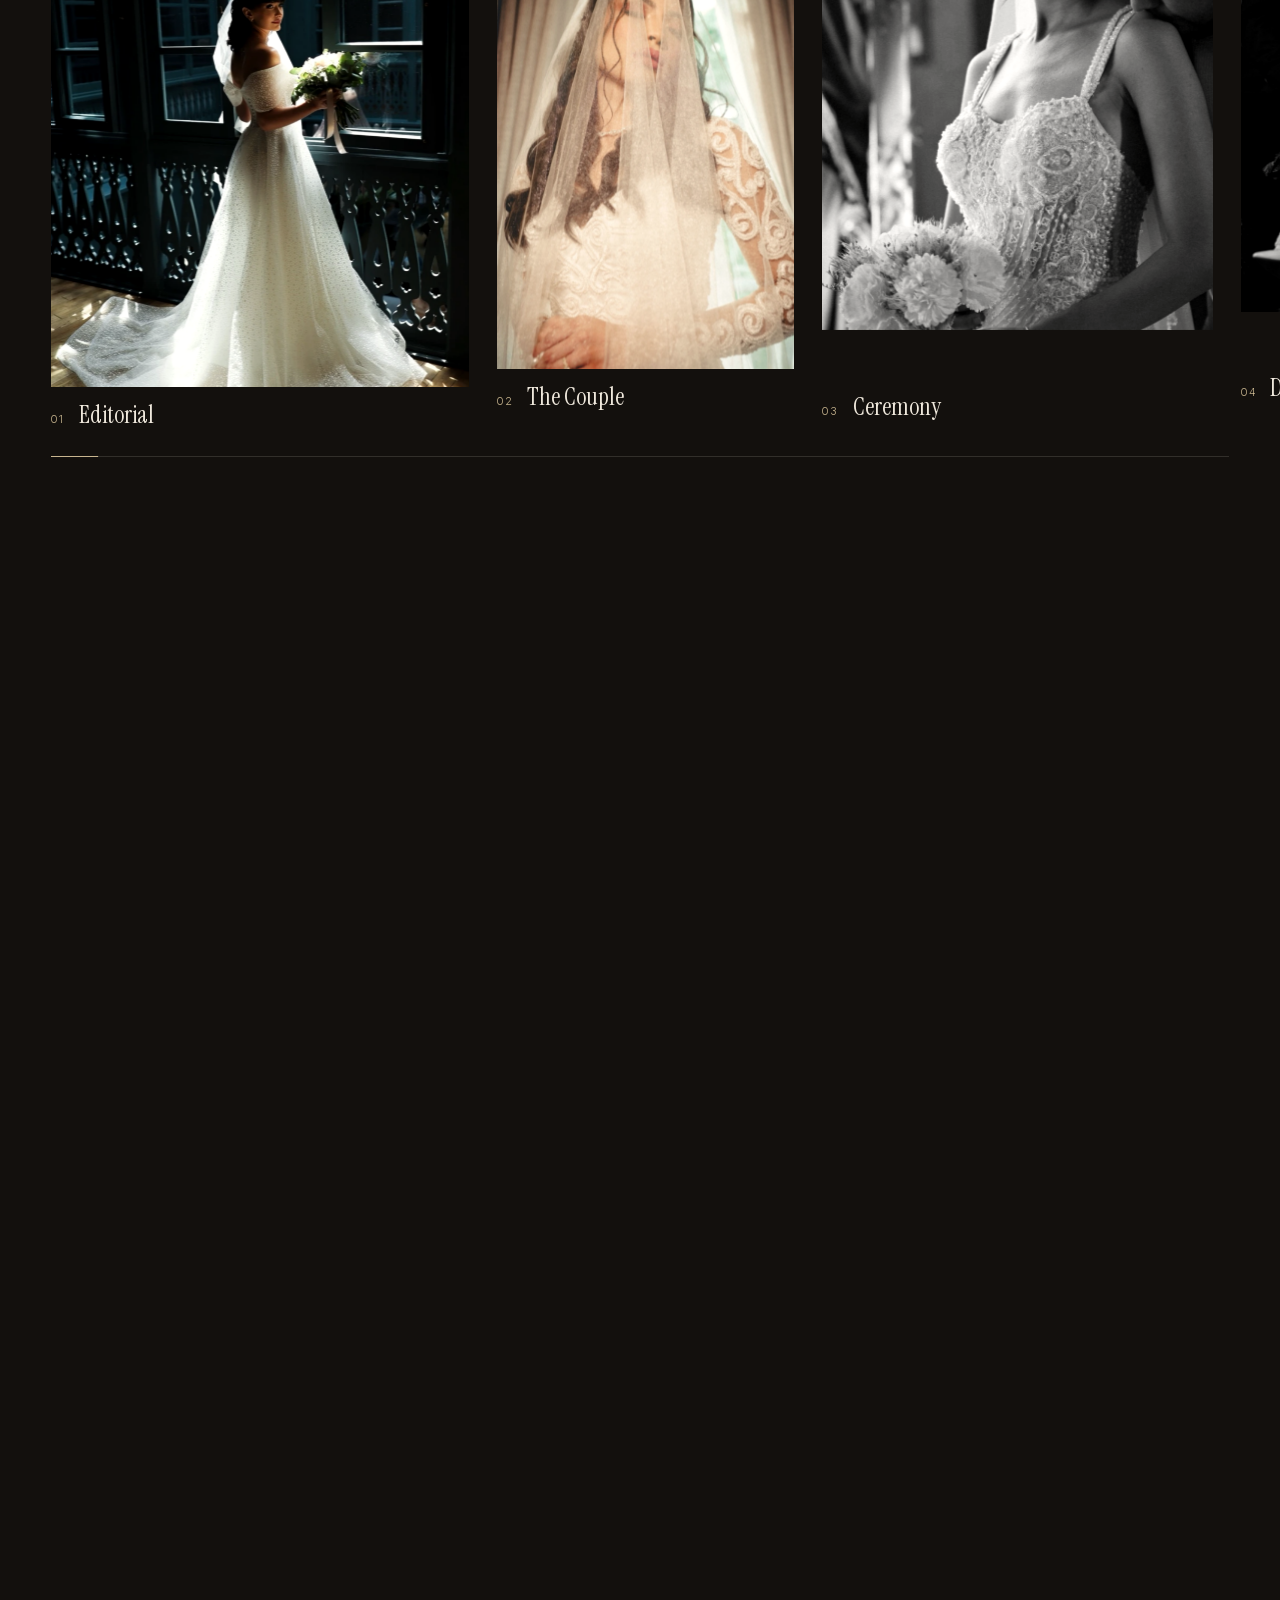
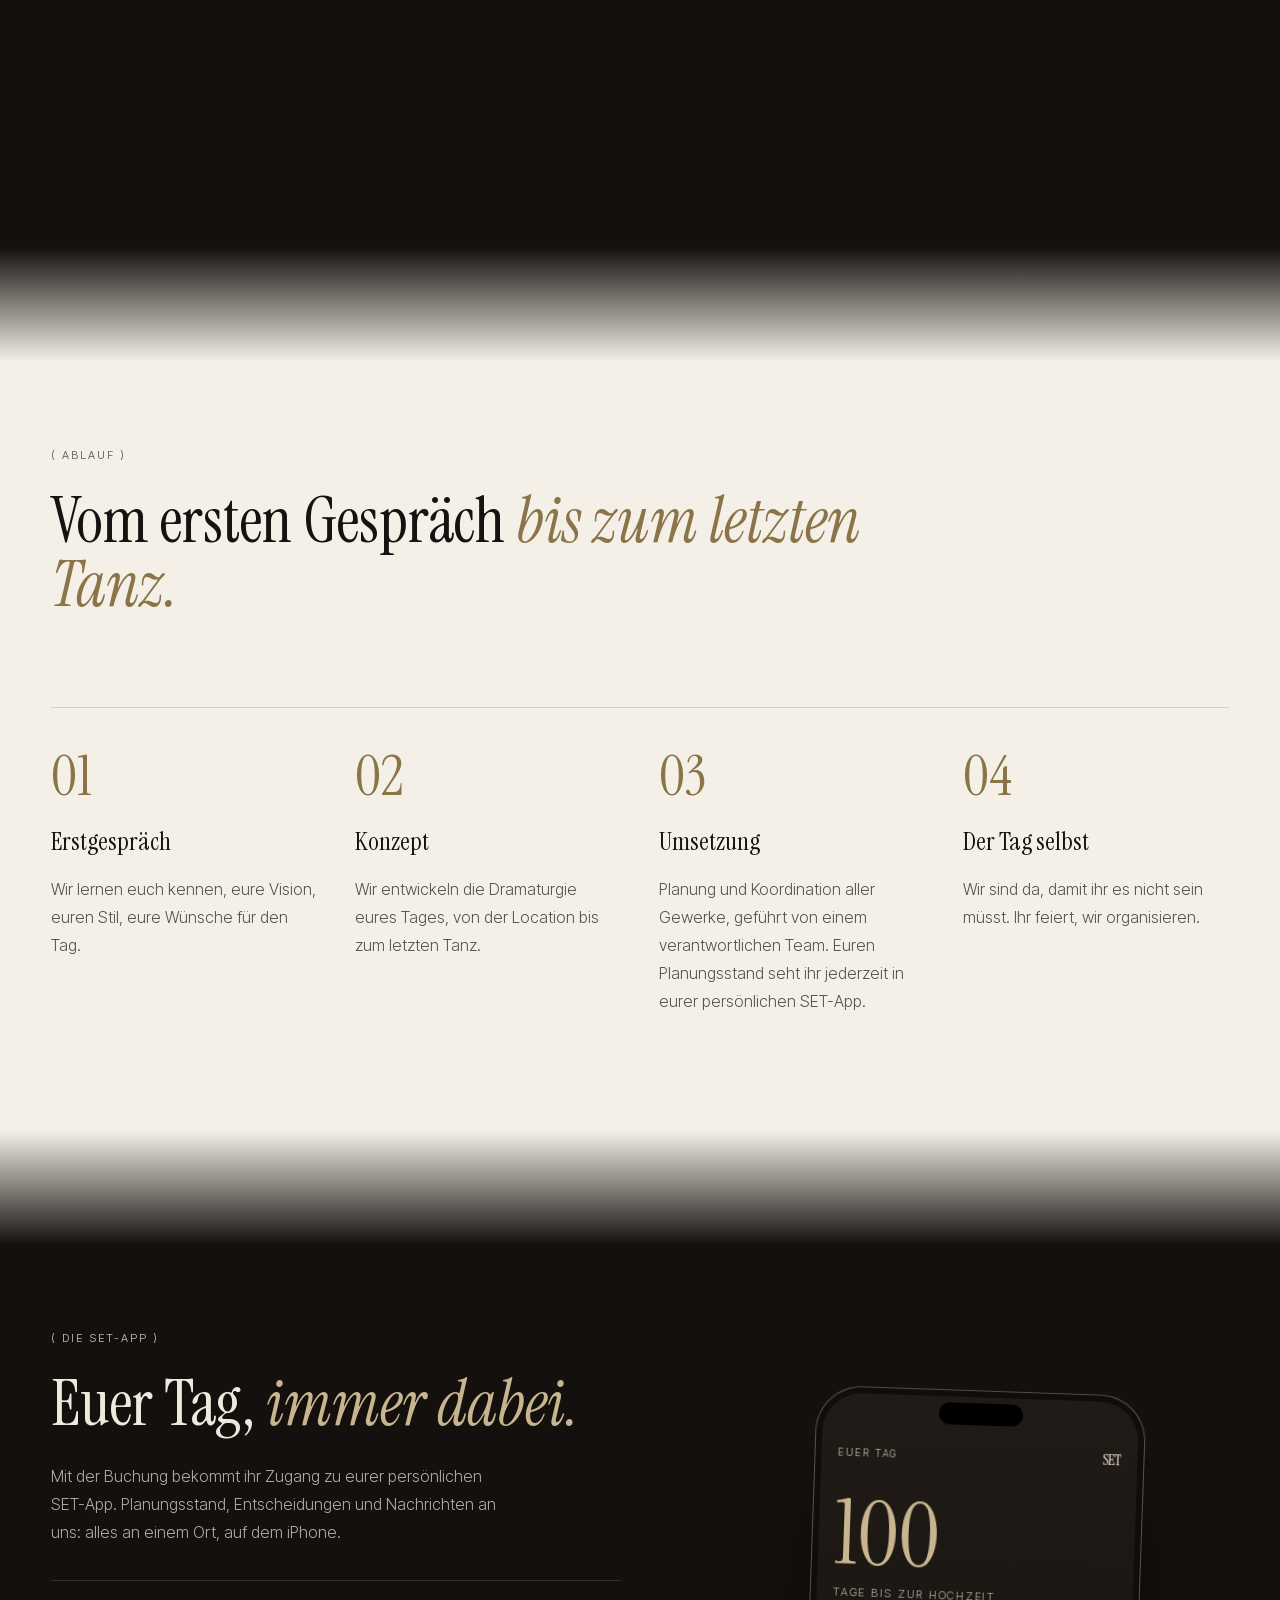
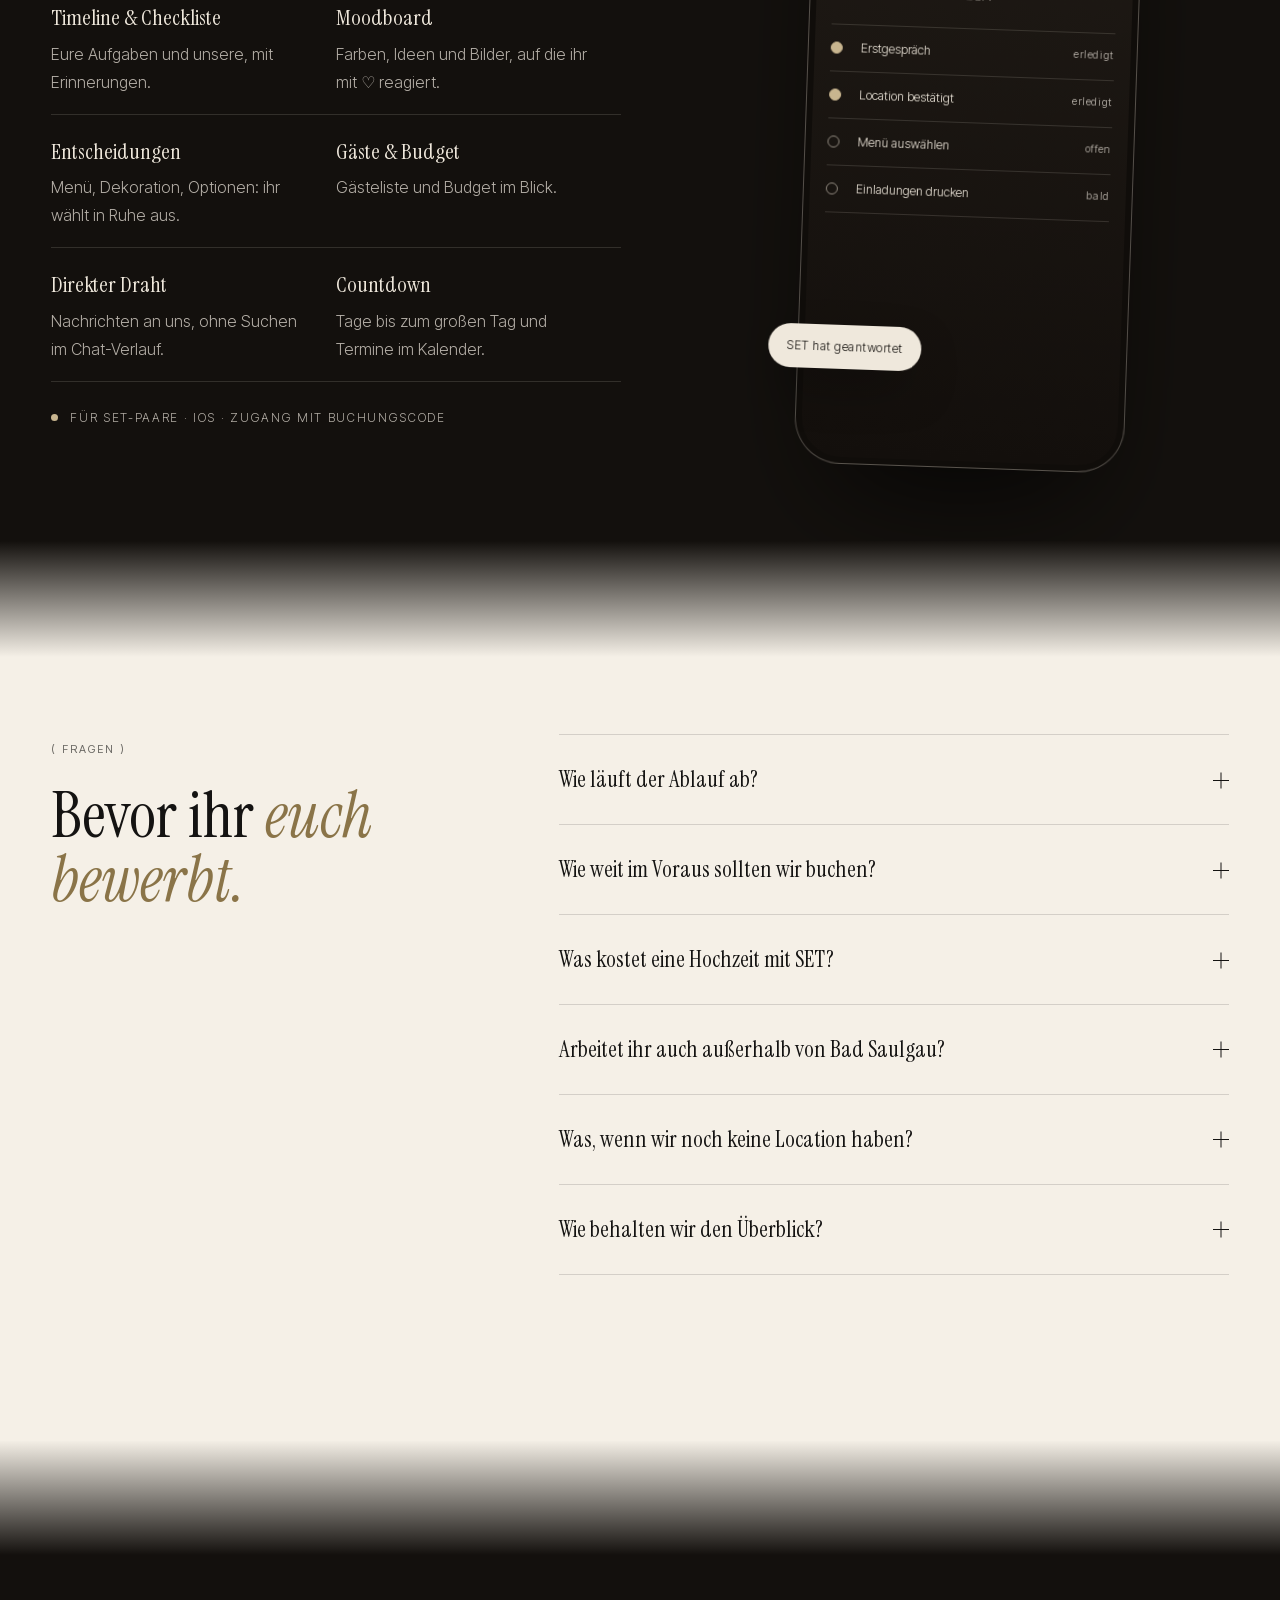
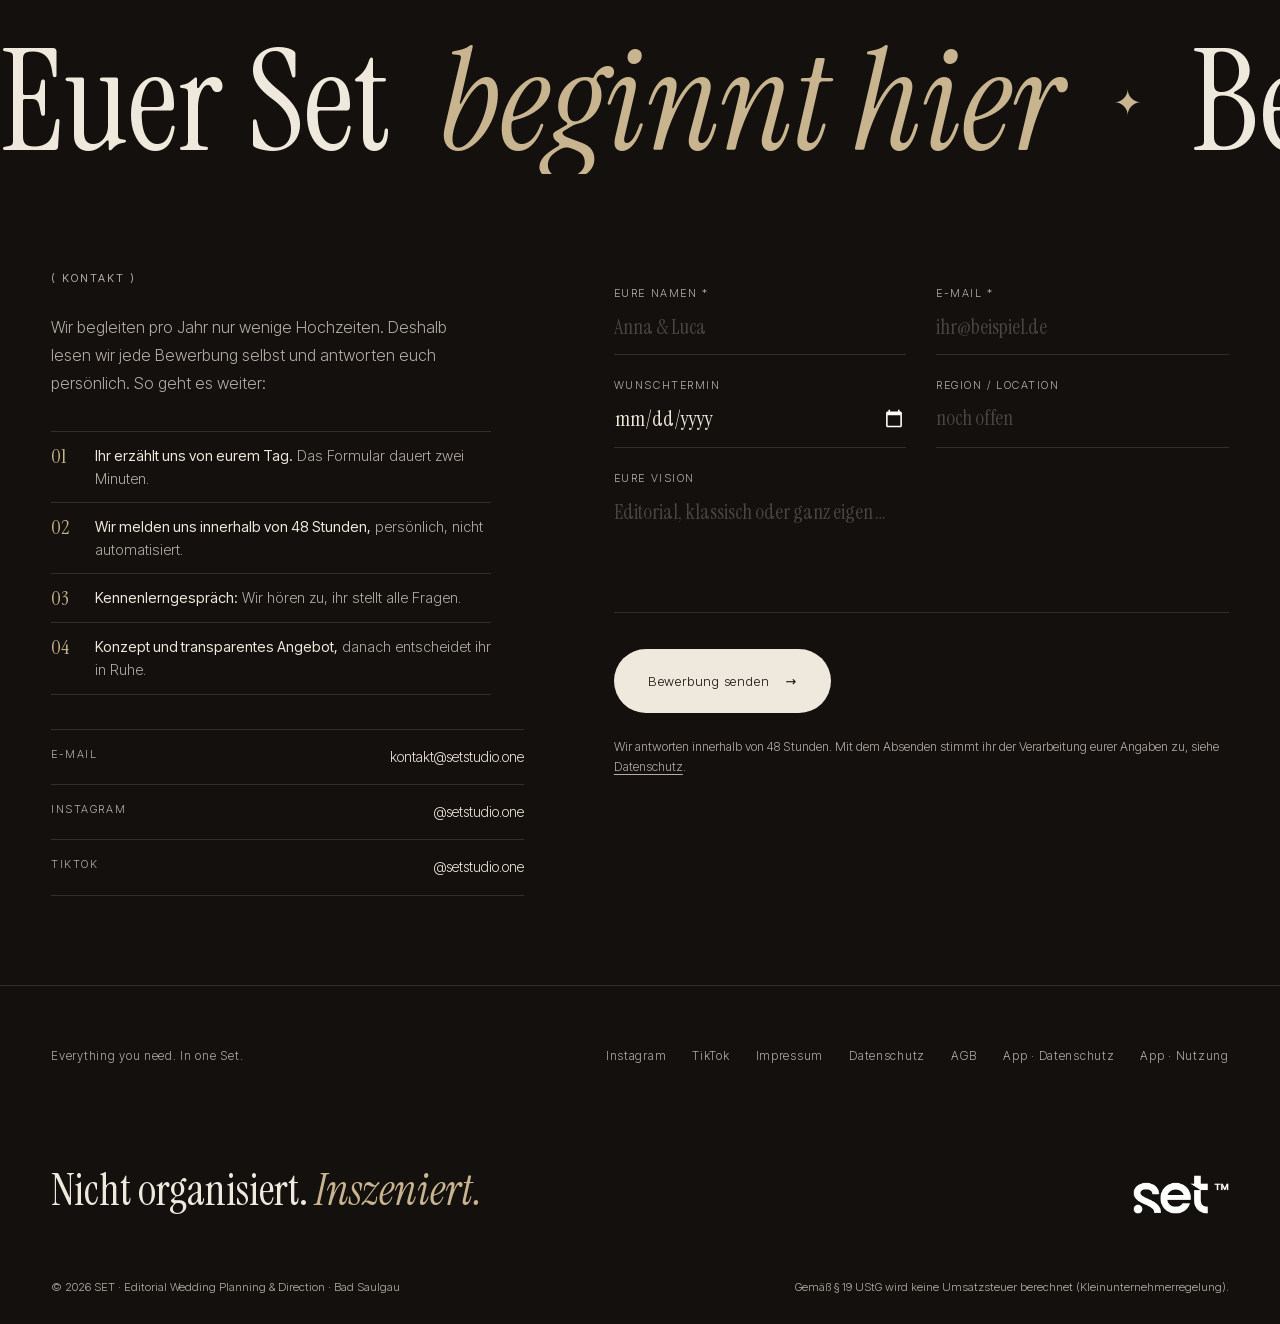
